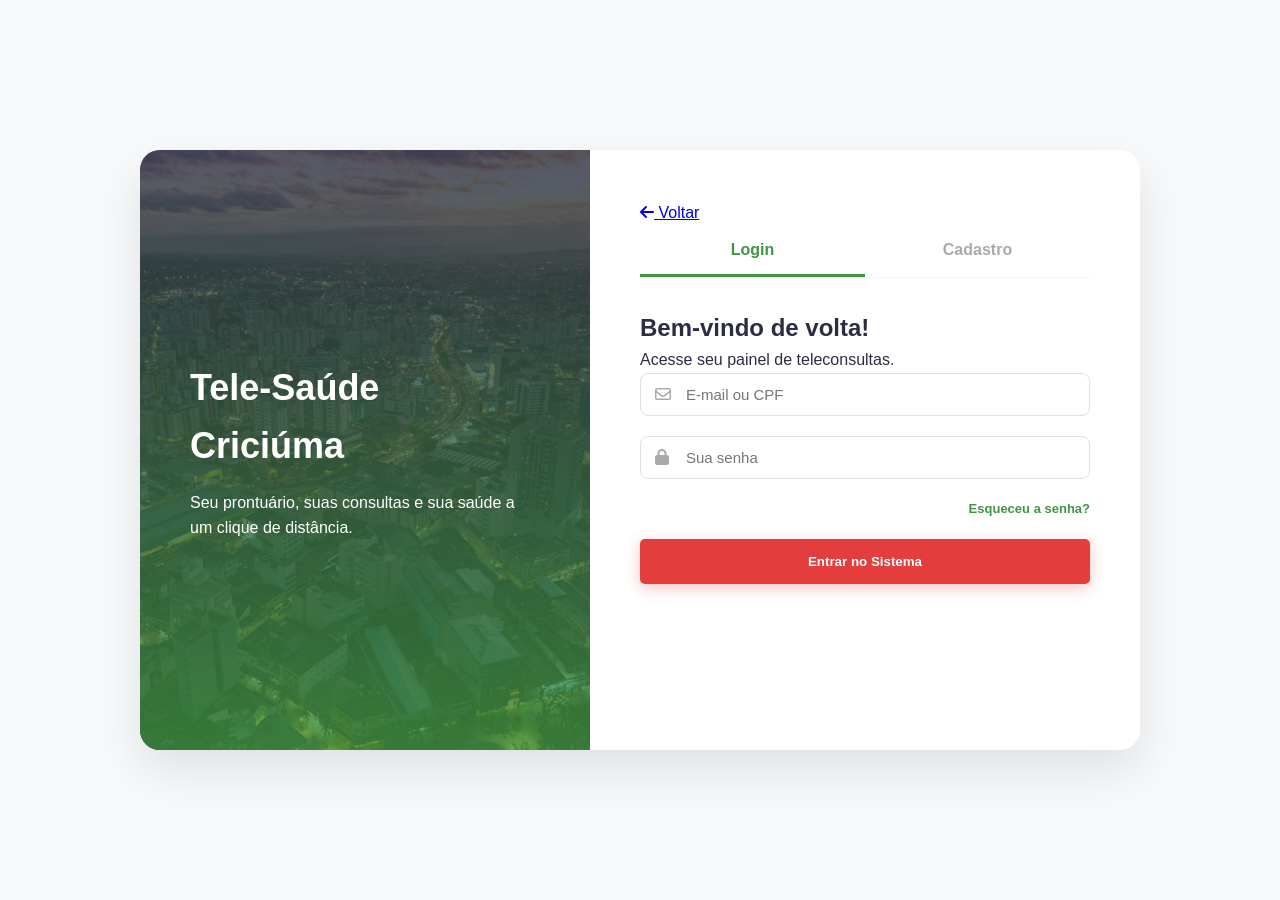
==== acesso.html @ 62fef594 "Start" ====
<!doctype html>
<html lang="pt-BR">
  <head>
    <meta charset="UTF-8" />
    <meta name="viewport" content="width=device-width, initial-scale=1.0" />
    <title>Acesso | Tele-Saúde Criciúma</title>
    <link rel="stylesheet" href="style.css" />
    <link
      rel="stylesheet"
      href="https://cdnjs.cloudflare.com/ajax/libs/font-awesome/6.0.0/css/all.min.css"
    />
  </head>
  <body class="auth-body">
    <div class="auth-wrapper">
      <div class="auth-panel">
        <div class="auth-image">
          <div class="auth-image-overlay">
            <h2>Tele-Saúde Criciúma</h2>
            <p>
              Seu prontuário, suas consultas e sua saúde a um clique de
              distância.
            </p>
          </div>
        </div>

        <div class="auth-content">
          <a href="index.html" class="back-link"
            ><i class="fa-solid fa-arrow-left"></i> Voltar</a
          >
          <div class="auth-header">
            <div class="auth-tabs">
              <button class="tab-btn active" onclick="switchTab('login')">
                Login
              </button>
              <button class="tab-btn" onclick="switchTab('cadastro')">
                Cadastro
              </button>
            </div>
          </div>

          <form
            id="form-login"
            class="auth-form active"
            onsubmit="
              event.preventDefault();
              window.location.href = 'dashboard.html';
            "
          >
            <h2>Bem-vindo de volta!</h2>
            <p>Acesse seu painel de teleconsultas.</p>
            <div class="form-group input-icon">
              <i class="fa-regular fa-envelope"></i>
              <input type="text" placeholder="E-mail ou CPF" required />
            </div>
            <div class="form-group input-icon">
              <i class="fa-solid fa-lock"></i>
              <input type="password" placeholder="Sua senha" required />
            </div>
            <a href="#" class="forgot-password">Esqueceu a senha?</a>
            <button type="submit" class="btn-primary w-100 pulse-btn">
              Entrar no Sistema
            </button>
          </form>

          <form
            id="form-cadastro"
            class="auth-form"
            onsubmit="
              event.preventDefault();
              showToast('Cadastro realizado! Faça login.', 'success');
              switchTab('login');
            "
          >
            <h2>Crie sua conta</h2>
            <p>Preencha os dados abaixo para se registrar.</p>
            <div class="form-row">
              <div class="form-group half">
                <input type="text" placeholder="Nome Completo" required />
              </div>
              <div class="form-group half">
                <input
                  type="text"
                  placeholder="CPF (000.000.000-00)"
                  required
                />
              </div>
            </div>
            <div class="form-row">
              <div class="form-group half">
                <input type="date" required />
              </div>
              <div class="form-group half">
                <input type="text" placeholder="WhatsApp" required />
              </div>
            </div>
            <div class="form-group">
              <input type="email" placeholder="E-mail" required />
            </div>
            <div class="form-group">
              <input type="password" placeholder="Crie uma Senha" required />
            </div>
            <button type="submit" class="btn-primary w-100">
              Finalizar Cadastro
            </button>
          </form>
        </div>
      </div>
    </div>
    <div id="toast-container"></div>
    <script src="script.js"></script>
  </body>
</html>
---- style.css ----
/* CONFIGURAÇÕES GERAIS */
* {
  margin: 0;
  padding: 0;
  box-sizing: border-box;
  font-family: "Segoe UI", Tahoma, Geneva, Verdana, sans-serif;
}

:root {
  --primary-green: #419543;
  --primary-hover: #357a37;
  --accent-red: #e33d3d;
  --dark-grey: #2b2d42;
  --light-bg: #f8f9fa;
  --white: #ffffff;
  --border-color: #e0e0e0;
  --text-gray: #666666;
}

html {
  scroll-behavior: smooth;
}
body {
  background-color: var(--light-bg);
  color: var(--dark-grey);
  line-height: 1.6;
}

/* NAVBAR */
.navbar {
  display: flex;
  justify-content: space-between;
  align-items: center;
  padding: 20px 8%;
  background-color: var(--white);
  box-shadow: 0 2px 15px rgba(0, 0, 0, 0.08);
  position: sticky;
  top: 0;
  z-index: 100;
  transition: all 0.3s;
}
.navbar .logo {
  font-size: 24px;
  font-weight: 700;
  color: var(--primary-green);
  display: flex;
  align-items: center;
  gap: 8px;
}
.navbar .logo span {
  color: var(--dark-grey);
}
.navbar .logo i {
  color: var(--accent-red);
}
.nav-links {
  list-style: none;
  display: flex;
  gap: 30px;
}
.nav-links a {
  text-decoration: none;
  color: var(--dark-grey);
  font-weight: 500;
  transition: color 0.3s;
}
.nav-links a:hover {
  color: var(--primary-green);
}
.btn-nav {
  text-decoration: none;
  padding: 10px 20px;
  border: 2px solid var(--primary-green);
  color: var(--primary-green);
  border-radius: 5px;
  font-weight: 600;
  transition: all 0.3s;
}
.btn-nav:hover {
  background-color: var(--primary-green);
  color: var(--white);
}

/* BOTOES GERAIS */
.btn-primary {
  border: none;
  cursor: pointer;
  text-decoration: none;
  background-color: var(--accent-red);
  color: var(--white);
  padding: 15px 30px;
  border-radius: 5px;
  font-weight: 600;
  box-shadow: 0 4px 15px rgba(227, 61, 61, 0.3);
  transition: all 0.3s;
  text-align: center;
}
.btn-primary:hover {
  background-color: #c82f2f;
  transform: translateY(-2px);
  box-shadow: 0 6px 20px rgba(227, 61, 61, 0.4);
}
.btn-secondary {
  border: none;
  cursor: pointer;
  text-decoration: none;
  background-color: transparent;
  color: var(--white);
  padding: 15px 30px;
  border: 2px solid var(--white);
  border-radius: 5px;
  font-weight: 600;
  transition: all 0.3s;
  text-align: center;
}
.btn-secondary:hover {
  background-color: var(--white);
  color: var(--dark-grey);
}
.btn-sm {
  padding: 8px 15px;
  font-size: 14px;
}
.w-100 {
  width: 100%;
  display: block;
}

/* HOME HERO */
.hero {
  background:
    linear-gradient(
      to right,
      rgba(0, 0, 0, 0.85) 0%,
      rgba(0, 0, 0, 0.5) 60%,
      rgba(0, 0, 0, 0.1) 100%
    ),
    url("img/criciuma.jpg");
  background-size: cover;
  background-position: center;
  padding: 160px 8%;
  display: flex;
  align-items: center;
  min-height: 80vh;
}
.hero-text h1 {
  font-size: 52px;
  color: var(--white);
  line-height: 1.2;
  margin-bottom: 20px;
}
.hero-text .highlight {
  color: #5ce65c;
}
.hero-text p {
  font-size: 18px;
  margin-bottom: 30px;
  color: #e0e0e0;
  max-width: 550px;
}
.hero-buttons {
  display: flex;
  gap: 15px;
}

/* SERVIÇOS */
.services {
  padding: 100px 8%;
  text-align: center;
  background-color: var(--light-bg);
}
.services h2 {
  font-size: 36px;
  margin-bottom: 15px;
}
.services .subtitle {
  color: var(--text-gray);
  margin-bottom: 60px;
  font-size: 18px;
}
.services-grid {
  display: grid;
  grid-template-columns: repeat(auto-fit, minmax(300px, 1fr));
  gap: 30px;
}
.card {
  background-color: var(--white);
  padding: 50px 30px;
  border-radius: 12px;
  box-shadow: 0 10px 30px rgba(0, 0, 0, 0.05);
  border-bottom: 4px solid transparent;
  transition: all 0.4s;
}
.card:hover {
  transform: translateY(-10px);
  border-bottom: 4px solid var(--primary-green);
  box-shadow: 0 15px 40px rgba(65, 149, 67, 0.15);
}
.icon-box {
  font-size: 45px;
  color: var(--primary-green);
  margin-bottom: 25px;
}
.card h3 {
  margin-bottom: 15px;
  font-size: 22px;
}
.card p {
  color: var(--text-gray);
}

/* CONTATO E FOOTER */
.contact-section {
  padding: 100px 8%;
  background-color: var(--white);
}
.contact-container {
  display: grid;
  grid-template-columns: 1fr 1fr;
  gap: 50px;
  align-items: center;
  max-width: 1200px;
  margin: 0 auto;
}
.contact-info h2 {
  font-size: 36px;
  margin-bottom: 20px;
}
.contact-info p {
  color: var(--text-gray);
  margin-bottom: 30px;
}
.contact-info ul {
  list-style: none;
  margin-bottom: 30px;
}
.contact-info ul li {
  margin-bottom: 15px;
  font-size: 16px;
  display: flex;
  align-items: center;
  gap: 10px;
}
.contact-info ul li i {
  color: var(--primary-green);
  font-size: 20px;
}
.social-links a {
  display: inline-flex;
  justify-content: center;
  align-items: center;
  width: 45px;
  height: 45px;
  background: var(--light-bg);
  color: var(--dark-grey);
  border-radius: 50%;
  margin-right: 10px;
  font-size: 20px;
  transition: all 0.3s;
  text-decoration: none;
}
.social-links a:hover {
  background: var(--primary-green);
  color: var(--white);
  transform: translateY(-3px);
}
.contact-form {
  background: var(--light-bg);
  padding: 40px;
  border-radius: 12px;
  box-shadow: 0 10px 30px rgba(0, 0, 0, 0.05);
}

footer {
  background-color: var(--dark-grey);
  color: var(--white);
  text-align: center;
  padding: 40px 20px;
}
footer p {
  font-size: 14px;
  opacity: 0.8;
  margin: 5px 0;
}

/* TELA DE ACESSO (REFORMULADA) */
.auth-body {
  background-color: var(--light-bg);
}
.auth-wrapper {
  min-height: 100vh;
  display: flex;
  align-items: center;
  justify-content: center;
  padding: 20px;
}
.auth-panel {
  display: flex;
  background: var(--white);
  border-radius: 20px;
  overflow: hidden;
  box-shadow: 0 20px 50px rgba(0, 0, 0, 0.1);
  width: 100%;
  max-width: 1000px;
  min-height: 600px;
}
.auth-image {
  flex: 1;
  background: url("img/criciuma.jpg") center/cover;
  position: relative;
  display: none;
}
.auth-image-overlay {
  position: absolute;
  inset: 0;
  background: linear-gradient(
    to bottom,
    rgba(43, 45, 66, 0.8),
    rgba(65, 149, 67, 0.8)
  );
  display: flex;
  flex-direction: column;
  justify-content: center;
  padding: 50px;
  color: white;
}
.auth-image-overlay h2 {
  font-size: 36px;
  margin-bottom: 15px;
}
.auth-content {
  flex: 1;
  padding: 50px;
  position: relative;
}
.auth-tabs {
  display: flex;
  border-bottom: 2px solid var(--light-bg);
  margin-bottom: 30px;
}
.tab-btn {
  flex: 1;
  background: none;
  border: none;
  padding: 15px;
  font-size: 16px;
  font-weight: 600;
  color: #aaa;
  cursor: pointer;
  border-bottom: 3px solid transparent;
  transition: all 0.3s;
}
.tab-btn.active {
  color: var(--primary-green);
  border-bottom: 3px solid var(--primary-green);
}
.auth-form {
  display: none;
  animation: fadeInRight 0.4s ease-out;
}
.auth-form.active {
  display: block;
}
.input-icon {
  position: relative;
}
.input-icon i {
  position: absolute;
  left: 15px;
  top: 50%;
  transform: translateY(-50%);
  color: #aaa;
}
.input-icon input {
  padding-left: 45px !important;
}

/* DASHBOARD */
.dashboard-layout {
  display: flex;
  min-height: 100vh;
}
.sidebar {
  width: 260px;
  background-color: var(--white);
  border-right: 1px solid var(--border-color);
  display: flex;
  flex-direction: column;
  position: fixed;
  height: 100vh;
  z-index: 10;
}
.sidebar-logo {
  padding: 25px;
  border-bottom: 1px solid var(--border-color);
  font-size: 20px;
}
.side-nav {
  padding: 20px 0;
  flex: 1;
}
.side-nav a {
  display: flex;
  align-items: center;
  gap: 15px;
  padding: 15px 25px;
  color: #555;
  text-decoration: none;
  font-weight: 500;
  transition: all 0.3s;
  border-left: 4px solid transparent;
}
.side-nav a:hover,
.side-nav a.active {
  background-color: #f0f7f1;
  color: var(--primary-green);
  border-left-color: var(--primary-green);
}
.logout-btn {
  padding: 20px 25px;
  border-top: 1px solid var(--border-color);
  color: var(--accent-red);
  text-decoration: none;
  font-weight: 600;
  display: flex;
  align-items: center;
  gap: 10px;
  transition: background 0.3s;
}
.logout-btn:hover {
  background: #fff0f0;
}

.main-content {
  flex: 1;
  margin-left: 260px;
  padding: 40px;
}
.dash-header {
  display: flex;
  justify-content: space-between;
  align-items: center;
  margin-bottom: 40px;
}
.user-actions {
  display: flex;
  align-items: center;
  gap: 25px;
}
.notification-icon {
  position: relative;
  font-size: 22px;
  color: #555;
  cursor: pointer;
  transition: color 0.3s;
}
.notification-icon:hover {
  color: var(--primary-green);
}
.notification-icon .badge {
  position: absolute;
  top: -5px;
  right: -8px;
  background: var(--accent-red);
  color: white;
  font-size: 11px;
  padding: 2px 6px;
  border-radius: 50%;
  font-weight: bold;
}
.user-avatar {
  width: 45px;
  height: 45px;
  background-color: var(--primary-green);
  color: white;
  display: flex;
  justify-content: center;
  align-items: center;
  border-radius: 50%;
  font-weight: bold;
  font-size: 18px;
}

.dash-grid {
  display: grid;
  grid-template-columns: 2fr 1fr;
  gap: 30px;
}
.dash-card {
  background: var(--white);
  padding: 30px;
  border-radius: 12px;
  box-shadow: 0 5px 20px rgba(0, 0, 0, 0.04);
}
.card-header {
  display: flex;
  justify-content: space-between;
  align-items: center;
  border-bottom: 1px solid var(--border-color);
  padding-bottom: 15px;
  margin-bottom: 20px;
}
.status-badge {
  padding: 5px 12px;
  border-radius: 20px;
  font-size: 12px;
  font-weight: bold;
}
.status-confirmed {
  background-color: #e8f5e9;
  color: var(--primary-green);
}

.consultation-details {
  display: flex;
  justify-content: space-between;
  margin-bottom: 20px;
  align-items: center;
  padding: 15px;
  background: #f8fcf9;
  border-radius: 8px;
  border-left: 4px solid var(--primary-green);
  animation: fadeIn 0.5s ease;
}
.doc-info {
  display: flex;
  align-items: center;
  gap: 15px;
}
.doc-avatar {
  width: 50px;
  height: 50px;
  background-color: #e2f0e3;
  color: var(--primary-green);
  border-radius: 50%;
  display: flex;
  justify-content: center;
  align-items: center;
  font-size: 20px;
}
.time-info p {
  color: var(--text-gray);
  font-size: 14px;
  display: flex;
  align-items: center;
  gap: 8px;
  margin-bottom: 5px;
}
.card-actions {
  display: flex;
  gap: 10px;
  margin-top: 15px;
}

.action-buttons {
  display: grid;
  gap: 15px;
  margin-top: 20px;
}
.action-btn {
  background: var(--white);
  border: 1px solid var(--border-color);
  padding: 15px;
  border-radius: 8px;
  text-align: left;
  cursor: pointer;
  display: flex;
  align-items: center;
  gap: 15px;
  font-size: 15px;
  font-weight: 600;
  color: var(--dark-grey);
  transition: all 0.3s;
}
.action-btn i {
  font-size: 20px;
  color: var(--primary-green);
}
.action-btn:hover {
  border-color: var(--primary-green);
  background-color: #f0f7f1;
}

.table-responsive {
  overflow-x: auto;
}
.history-table {
  width: 100%;
  border-collapse: collapse;
  margin-top: 10px;
}
.history-table th,
.history-table td {
  padding: 15px;
  text-align: left;
  border-bottom: 1px solid var(--border-color);
}
.history-table th {
  color: #888;
  font-weight: 600;
  font-size: 14px;
}
.history-table td {
  font-size: 15px;
}
.link-action {
  color: var(--primary-green);
  text-decoration: none;
  font-weight: 600;
}

/* FORMS E INPUTS COMUNS */
.form-group {
  margin-bottom: 20px;
  text-align: left;
}
.form-group label {
  display: block;
  margin-bottom: 8px;
  font-weight: 600;
  font-size: 14px;
  color: var(--dark-grey);
}
.form-group input,
.form-group select,
.form-group textarea {
  width: 100%;
  padding: 12px 15px;
  border: 1px solid var(--border-color);
  border-radius: 8px;
  font-size: 15px;
  outline: none;
  transition: all 0.3s;
  background: var(--white);
}
.form-group input:focus,
.form-group select:focus,
.form-group textarea:focus {
  border-color: var(--primary-green);
  box-shadow: 0 0 0 3px rgba(65, 149, 67, 0.1);
}
.form-row {
  display: flex;
  gap: 15px;
}
.form-row .half {
  flex: 1;
}
.forgot-password {
  display: block;
  text-align: right;
  font-size: 13px;
  color: var(--primary-green);
  margin-bottom: 20px;
  text-decoration: none;
  font-weight: 600;
}
.star-rating {
  text-align: center;
  font-size: 30px;
  color: #ffc107;
  cursor: pointer;
  letter-spacing: 5px;
}

/* MODAIS */
.modal {
  display: none;
  position: fixed;
  z-index: 1000;
  left: 0;
  top: 0;
  width: 100%;
  height: 100%;
  background-color: rgba(0, 0, 0, 0.6);
  backdrop-filter: blur(4px);
  align-items: center;
  justify-content: center;
}
.modal-content {
  background-color: var(--white);
  padding: 40px;
  border-radius: 12px;
  width: 90%;
  max-width: 500px;
  position: relative;
  box-shadow: 0 20px 60px rgba(0, 0, 0, 0.2);
}
.close-modal {
  position: absolute;
  top: 15px;
  right: 20px;
  font-size: 28px;
  font-weight: bold;
  color: #aaa;
  cursor: pointer;
  transition: color 0.3s;
}
.close-modal:hover {
  color: var(--accent-red);
}

/* TOAST NOTIFICATIONS */
#toast-container {
  position: fixed;
  bottom: 20px;
  right: 20px;
  z-index: 9999;
  display: flex;
  flex-direction: column;
  gap: 10px;
}
.toast {
  background: var(--dark-grey);
  color: white;
  padding: 15px 25px;
  border-radius: 8px;
  box-shadow: 0 5px 15px rgba(0, 0, 0, 0.2);
  display: flex;
  align-items: center;
  gap: 10px;
  font-weight: 500;
  animation:
    slideInRight 0.3s ease-out,
    fadeOut 0.3s ease-in 2.7s forwards;
}
.toast.success {
  border-left: 4px solid var(--primary-green);
}
.toast.error {
  border-left: 4px solid var(--accent-red);
}
.toast.info {
  border-left: 4px solid #3498db;
}

/* ANIMAÇÕES GERAIS */
.hover-scale {
  transition: transform 0.3s;
  cursor: pointer;
}
.hover-scale:hover {
  transform: scale(1.02);
}
.animate-pop {
  animation: popIn 0.3s cubic-bezier(0.175, 0.885, 0.32, 1.275);
}
.reveal {
  opacity: 0;
  transform: translateY(30px);
  transition: all 0.8s ease-out;
}
.reveal.active {
  opacity: 1;
  transform: translateY(0);
}

@keyframes fadeInRight {
  from {
    opacity: 0;
    transform: translateX(20px);
  }
  to {
    opacity: 1;
    transform: translateX(0);
  }
}
@keyframes popIn {
  from {
    opacity: 0;
    transform: scale(0.9);
  }
  to {
    opacity: 1;
    transform: scale(1);
  }
}
@keyframes fadeIn {
  from {
    opacity: 0;
  }
  to {
    opacity: 1;
  }
}
@keyframes slideInRight {
  from {
    transform: translateX(100%);
    opacity: 0;
  }
  to {
    transform: translateX(0);
    opacity: 1;
  }
}
@keyframes fadeOut {
  from {
    opacity: 1;
  }
  to {
    opacity: 0;
  }
}

/* RESPONSIVIDADE */
@media (min-width: 769px) {
  .auth-image {
    display: block;
  }
}
@media (max-width: 768px) {
  .navbar {
    flex-direction: column;
    gap: 15px;
    padding: 15px;
  }
  .nav-links {
    gap: 15px;
    flex-wrap: wrap;
    justify-content: center;
  }
  .hero {
    padding: 100px 5% 60px;
    text-align: center;
  }
  .hero-container {
    justify-content: center;
  }
  .hero-text h1 {
    font-size: 36px;
  }
  .hero-text p {
    margin: 0 auto 30px;
  }
  .hero-buttons {
    flex-direction: column;
  }

  .contact-container {
    grid-template-columns: 1fr;
    gap: 30px;
  }
  .form-row {
    flex-direction: column;
    gap: 0;
  }
  .auth-content {
    padding: 30px 20px;
  }

  .dashboard-layout {
    flex-direction: column;
  }
  .sidebar {
    width: 100%;
    height: auto;
    position: relative;
    flex-direction: row;
    justify-content: space-between;
    align-items: center;
    padding: 10px 20px;
    border-bottom: 1px solid var(--border-color);
  }
  .side-nav {
    display: none;
  }
  .main-content {
    margin-left: 0;
    padding: 20px;
  }
  .dash-grid {
    grid-template-columns: 1fr;
  }
  .consultation-details {
    flex-direction: column;
    align-items: flex-start;
    gap: 15px;
  }
  .card-actions {
    width: 100%;
    display: flex;
    flex-direction: column;
  }
}

/* ---- ESTILOS EXTRAS PARA AS NOVAS PÁGINAS ---- */
.consultas-list {
  display: flex;
  flex-direction: column;
  gap: 15px;
}
.consulta-card {
  display: flex;
  justify-content: space-between;
  align-items: center;
  padding: 20px;
  background: var(--white);
  border: 1px solid var(--border-color);
  border-radius: 8px;
  transition: all 0.3s;
}
.consulta-card:hover {
  border-color: var(--primary-green);
  box-shadow: 0 5px 15px rgba(65, 149, 67, 0.1);
}
.consulta-info h4 {
  font-size: 18px;
  color: var(--dark-grey);
  margin-bottom: 5px;
}
.consulta-info p {
  color: var(--text-gray);
  font-size: 14px;
}
.consulta-status {
  padding: 5px 12px;
  border-radius: 20px;
  font-size: 12px;
  font-weight: bold;
  display: inline-block;
  margin-top: 8px;
}
.status-Confirmada {
  background-color: #e8f5e9;
  color: var(--primary-green);
}
.status-Realizada {
  background-color: #e3f2fd;
  color: #1976d2;
}
.status-Cancelada {
  background-color: #ffebee;
  color: var(--accent-red);
}

@media (max-width: 768px) {
  .consulta-card {
    flex-direction: column;
    align-items: flex-start;
    gap: 15px;
  }
}
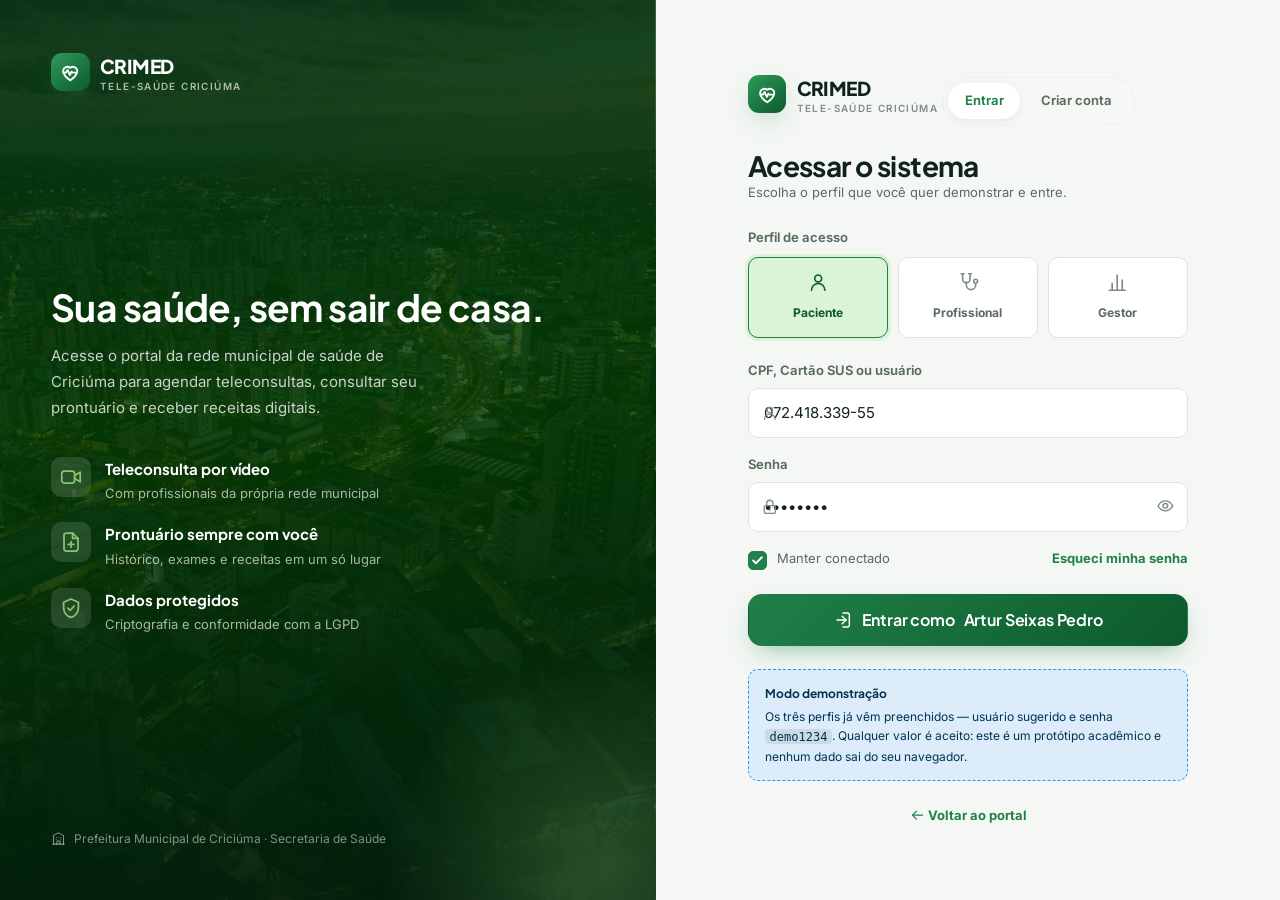
==== commit 7899e8ff: "adding some features" ====
--- a/acesso.html
+++ b/acesso.html
@@ -1,112 +1,254 @@
-<!doctype html>
-<html lang="pt-BR">
-  <head>
-    <meta charset="UTF-8" />
-    <meta name="viewport" content="width=device-width, initial-scale=1.0" />
-    <title>Acesso | Tele-Saúde Criciúma</title>
-    <link rel="stylesheet" href="style.css" />
-    <link
-      rel="stylesheet"
-      href="https://cdnjs.cloudflare.com/ajax/libs/font-awesome/6.0.0/css/all.min.css"
-    />
-  </head>
-  <body class="auth-body">
-    <div class="auth-wrapper">
-      <div class="auth-panel">
-        <div class="auth-image">
-          <div class="auth-image-overlay">
-            <h2>Tele-Saúde Criciúma</h2>
-            <p>
-              Seu prontuário, suas consultas e sua saúde a um clique de
-              distância.
-            </p>
-          </div>
-        </div>
-
-        <div class="auth-content">
-          <a href="index.html" class="back-link"
-            ><i class="fa-solid fa-arrow-left"></i> Voltar</a
-          >
-          <div class="auth-header">
-            <div class="auth-tabs">
-              <button class="tab-btn active" onclick="switchTab('login')">
-                Login
-              </button>
-              <button class="tab-btn" onclick="switchTab('cadastro')">
-                Cadastro
-              </button>
-            </div>
-          </div>
-
-          <form
-            id="form-login"
-            class="auth-form active"
-            onsubmit="
-              event.preventDefault();
-              window.location.href = 'dashboard.html';
-            "
-          >
-            <h2>Bem-vindo de volta!</h2>
-            <p>Acesse seu painel de teleconsultas.</p>
-            <div class="form-group input-icon">
-              <i class="fa-regular fa-envelope"></i>
-              <input type="text" placeholder="E-mail ou CPF" required />
-            </div>
-            <div class="form-group input-icon">
-              <i class="fa-solid fa-lock"></i>
-              <input type="password" placeholder="Sua senha" required />
-            </div>
-            <a href="#" class="forgot-password">Esqueceu a senha?</a>
-            <button type="submit" class="btn-primary w-100 pulse-btn">
-              Entrar no Sistema
-            </button>
-          </form>
-
-          <form
-            id="form-cadastro"
-            class="auth-form"
-            onsubmit="
-              event.preventDefault();
-              showToast('Cadastro realizado! Faça login.', 'success');
-              switchTab('login');
-            "
-          >
-            <h2>Crie sua conta</h2>
-            <p>Preencha os dados abaixo para se registrar.</p>
-            <div class="form-row">
-              <div class="form-group half">
-                <input type="text" placeholder="Nome Completo" required />
-              </div>
-              <div class="form-group half">
-                <input
-                  type="text"
-                  placeholder="CPF (000.000.000-00)"
-                  required
-                />
-              </div>
-            </div>
-            <div class="form-row">
-              <div class="form-group half">
-                <input type="date" required />
-              </div>
-              <div class="form-group half">
-                <input type="text" placeholder="WhatsApp" required />
-              </div>
-            </div>
-            <div class="form-group">
-              <input type="email" placeholder="E-mail" required />
-            </div>
-            <div class="form-group">
-              <input type="password" placeholder="Crie uma Senha" required />
-            </div>
-            <button type="submit" class="btn-primary w-100">
-              Finalizar Cadastro
-            </button>
-          </form>
-        </div>
-      </div>
-    </div>
-    <div id="toast-container"></div>
-    <script src="script.js"></script>
-  </body>
-</html>
+<!doctype html>
+<html lang="pt-BR">
+  <head>
+    <meta charset="UTF-8" />
+    <meta name="viewport" content="width=device-width, initial-scale=1.0" />
+    <meta name="theme-color" content="#208049" />
+    <title>Acessar o sistema · CRIMED</title>
+    <link rel="manifest" href="manifest.json" />
+    <link rel="icon" href="assets/img/favicon.svg" type="image/svg+xml" />
+    <link rel="preconnect" href="https://fonts.googleapis.com" />
+    <link rel="preconnect" href="https://fonts.gstatic.com" crossorigin />
+    <link
+      href="https://fonts.googleapis.com/css2?family=Inter:wght@400;500;600;700&family=Plus+Jakarta+Sans:wght@600;700;800&display=swap"
+      rel="stylesheet"
+    />
+    <link rel="stylesheet" href="assets/css/base.css" />
+    <link rel="stylesheet" href="assets/css/components.css" />
+    <link rel="stylesheet" href="assets/css/layout.css" />
+    <link rel="stylesheet" href="assets/css/pages.css" />
+  </head>
+
+  <body data-page="acesso">
+    <div class="auth-page">
+      <!-- ========================================================== LATERAL -->
+      <aside class="auth-aside">
+        <a class="brand brand-light" href="index.html">
+          <span class="brand-mark"><i data-ico="logo"></i></span>
+          <span class="brand-text">CRIMED<small>Tele-Saúde Criciúma</small></span>
+        </a>
+
+        <div>
+          <h2>Sua saúde, sem sair de casa.</h2>
+          <p>
+            Acesse o portal da rede municipal de saúde de Criciúma para agendar
+            teleconsultas, consultar seu prontuário e receber receitas digitais.
+          </p>
+
+          <div class="auth-features">
+            <div class="auth-feature">
+              <div class="icon-bubble"><i data-ico="video"></i></div>
+              <div>
+                <strong>Teleconsulta por vídeo</strong>
+                <span>Com profissionais da própria rede municipal</span>
+              </div>
+            </div>
+            <div class="auth-feature">
+              <div class="icon-bubble"><i data-ico="file-medical"></i></div>
+              <div>
+                <strong>Prontuário sempre com você</strong>
+                <span>Histórico, exames e receitas em um só lugar</span>
+              </div>
+            </div>
+            <div class="auth-feature">
+              <div class="icon-bubble"><i data-ico="shield"></i></div>
+              <div>
+                <strong>Dados protegidos</strong>
+                <span>Criptografia e conformidade com a LGPD</span>
+              </div>
+            </div>
+          </div>
+        </div>
+
+        <div class="auth-foot-note">
+          <i data-ico="building"></i>
+          Prefeitura Municipal de Criciúma · Secretaria de Saúde
+        </div>
+      </aside>
+
+      <!-- ========================================================= FORMULÁRIO -->
+      <main class="auth-main">
+        <div class="auth-box">
+          <a class="brand" href="index.html" style="margin-bottom: 1.5rem">
+            <span class="brand-mark"><i data-ico="logo"></i></span>
+            <span class="brand-text">CRIMED<small>Tele-Saúde Criciúma</small></span>
+          </a>
+
+          <div class="pill-tabs mb-3">
+            <button class="pill-tab is-active" data-aba="login">Entrar</button>
+            <button class="pill-tab" data-aba="cadastro">Criar conta</button>
+          </div>
+
+          <!-- ------------------------------------------------------ LOGIN -->
+          <form class="auth-form is-active" id="form-login" novalidate>
+            <h2 style="font-size: var(--t-2xl)">Acessar o sistema</h2>
+            <p class="muted small mb-3">
+              Escolha o perfil que você quer demonstrar e entre.
+            </p>
+
+            <div class="field-label mb-1">Perfil de acesso</div>
+            <div class="perfil-grid">
+              <button type="button" class="perfil-card is-active" data-papel="paciente">
+                <i data-ico="user"></i>
+                <strong>Paciente</strong>
+              </button>
+              <button type="button" class="perfil-card" data-papel="medico">
+                <i data-ico="stethoscope"></i>
+                <strong>Profissional</strong>
+              </button>
+              <button type="button" class="perfil-card" data-papel="admin">
+                <i data-ico="bar-chart"></i>
+                <strong>Gestor</strong>
+              </button>
+            </div>
+
+            <div class="field">
+              <label for="login-usuario">CPF, Cartão SUS ou usuário</label>
+              <div class="input-icon">
+                <i data-ico="user"></i>
+                <input
+                  type="text"
+                  id="login-usuario"
+                  value="072.418.339-55"
+                  autocomplete="username"
+                  required
+                />
+              </div>
+            </div>
+
+            <div class="field">
+              <label for="login-senha">Senha</label>
+              <div class="input-icon">
+                <i data-ico="lock"></i>
+                <input
+                  type="password"
+                  id="login-senha"
+                  value="demo1234"
+                  autocomplete="current-password"
+                  required
+                />
+                <button type="button" class="toggle-pass" aria-label="Mostrar senha">
+                  <i data-ico="eye"></i>
+                </button>
+              </div>
+            </div>
+
+            <div class="row-between mb-3">
+              <label class="check">
+                <input type="checkbox" checked />
+                <span>Manter conectado</span>
+              </label>
+              <a href="#" class="small bold" style="color: var(--brand)">
+                Esqueci minha senha
+              </a>
+            </div>
+
+            <button type="submit" class="btn btn-primary btn-block btn-lg">
+              <i data-ico="log-in"></i> Entrar como <span id="demo-nome">Artur Seixas Pedro</span>
+            </button>
+
+            <div class="demo-hint">
+              <strong>Modo demonstração</strong>
+              Os três perfis já vêm preenchidos — usuário sugerido e senha
+              <code>demo1234</code>. Qualquer valor é aceito: este é um
+              protótipo acadêmico e nenhum dado sai do seu navegador.
+            </div>
+
+            <p class="center small muted mt-3">
+              <a href="index.html" style="color: var(--brand); font-weight: 700">
+                <i data-ico="arrow-left"></i> Voltar ao portal
+              </a>
+            </p>
+          </form>
+
+          <!-- --------------------------------------------------- CADASTRO -->
+          <form class="auth-form" id="form-cadastro" novalidate>
+            <h2 style="font-size: var(--t-2xl)">Criar minha conta</h2>
+            <p class="muted small mb-3">
+              Cadastro único para toda a rede municipal de saúde.
+            </p>
+
+            <div class="field-row">
+              <div class="field">
+                <label for="c-nome">Nome completo</label>
+                <input type="text" id="c-nome" placeholder="Como no documento" required />
+              </div>
+              <div class="field">
+                <label for="c-cpf">CPF</label>
+                <input type="text" id="c-cpf" data-mask="cpf" placeholder="000.000.000-00" required />
+              </div>
+            </div>
+
+            <div class="field-row">
+              <div class="field">
+                <label for="c-nasc">Data de nascimento</label>
+                <input type="date" id="c-nasc" required />
+              </div>
+              <div class="field">
+                <label for="c-tel">WhatsApp</label>
+                <input type="text" id="c-tel" data-mask="tel" placeholder="(48) 90000-0000" required />
+              </div>
+            </div>
+
+            <div class="field">
+              <label for="c-cns">Cartão Nacional de Saúde (CNS)</label>
+              <input type="text" id="c-cns" placeholder="000 0000 0000 0000" />
+              <span class="field-hint">
+                Opcional — se não souber, podemos localizar pelo seu CPF.
+              </span>
+            </div>
+
+            <div class="field">
+              <label for="c-ubs">UBS de referência</label>
+              <select id="c-ubs" required>
+                <option value="">Selecione sua unidade…</option>
+                <option>UBS Centro</option>
+                <option>UBS Próspera</option>
+                <option>UBS Rio Maina</option>
+                <option>UBS Santa Luzia</option>
+                <option>UBS Pinheirinho</option>
+                <option>UBS Metropol</option>
+                <option>UBS Quarta Linha</option>
+                <option>UBS Boa Vista</option>
+                <option>UBS Mina do Mato</option>
+                <option>UBS São Luiz</option>
+              </select>
+            </div>
+
+            <div class="field">
+              <label for="c-senha">Crie uma senha</label>
+              <div class="input-icon">
+                <i data-ico="lock"></i>
+                <input type="password" id="c-senha" placeholder="Mínimo de 8 caracteres" required />
+                <button type="button" class="toggle-pass" aria-label="Mostrar senha">
+                  <i data-ico="eye"></i>
+                </button>
+              </div>
+            </div>
+
+            <label class="check mb-3">
+              <input type="checkbox" required checked />
+              <span>
+                Li e concordo com a
+                <a href="perfil.html" style="color: var(--brand); font-weight: 700">política de privacidade</a>
+                e autorizo o tratamento dos meus dados de saúde para fins de
+                atendimento, conforme a Lei 13.709/2018 (LGPD).
+              </span>
+            </label>
+
+            <button type="submit" class="btn btn-primary btn-block btn-lg">
+              <i data-ico="user-plus"></i> Finalizar cadastro
+            </button>
+          </form>
+        </div>
+      </main>
+    </div>
+
+    <div id="toast-container"></div>
+
+    <script src="assets/js/icons.js"></script>
+    <script src="assets/js/data.js"></script>
+    <script src="assets/js/core.js"></script>
+    <script src="assets/js/app.js"></script>
+  </body>
+</html>
--- a/assets/css/base.css
+++ b/assets/css/base.css
@@ -0,0 +1,734 @@
+/* ============================================================================
+   CRIMED · Tele-Saúde Criciúma
+   base.css — Reset, design tokens, tipografia, utilitários e animações
+
+   Paleta institucional extraída do portal oficial da Prefeitura Municipal
+   de Criciúma (criciuma.sc.gov.br): verde #208049 / #013D00, azul #003451,
+   vinho #B13B4E.
+   ========================================================================= */
+
+/* ----------------------------------------------------------------- RESET */
+*,
+*::before,
+*::after {
+  margin: 0;
+  padding: 0;
+  box-sizing: border-box;
+}
+
+html {
+  scroll-behavior: smooth;
+  -webkit-text-size-adjust: 100%;
+  font-size: var(--root-size, 100%);
+}
+
+img,
+svg,
+video {
+  display: block;
+  max-width: 100%;
+}
+
+button,
+input,
+select,
+textarea {
+  font: inherit;
+  color: inherit;
+}
+
+button {
+  background: none;
+  border: none;
+  cursor: pointer;
+}
+
+a {
+  color: inherit;
+  text-decoration: none;
+}
+
+ul,
+ol {
+  list-style: none;
+}
+
+table {
+  border-collapse: collapse;
+  width: 100%;
+}
+
+:focus-visible {
+  outline: 3px solid var(--focus-ring);
+  outline-offset: 2px;
+  border-radius: 4px;
+}
+
+::selection {
+  background: var(--brand-300);
+  color: var(--green-900);
+}
+
+/* ---------------------------------------------------------------- TOKENS */
+:root {
+  /* — Paleta institucional Criciúma — */
+  --green-900: #013d00;
+  --green-800: #0d5a2c;
+  --green-700: #14663a;
+  --green-600: #208049; /* primária */
+  --green-500: #2e9a5a;
+  --green-400: #4fb173;
+  --green-300: #88c570;
+  --green-200: #b6e0a8;
+  --green-100: #dbf3d7;
+  --green-50: #eef9ec;
+
+  --blue-900: #003451;
+  --blue-700: #0a5478;
+  --blue-500: #2098fb;
+  --blue-300: #74beff;
+  --blue-100: #dcecfb;
+
+  --wine-600: #b13b4e;
+  --wine-500: #c94a5e;
+  --wine-100: #fbe6ea;
+
+  --amber-500: #d98324;
+  --amber-100: #fdf0dd;
+
+  /* — Neutros — */
+  --ink-900: #10231a;
+  --ink-700: #2d4133;
+  --ink-500: #5a6b60;
+  --ink-400: #7e8d84;
+  --ink-300: #a8b3ac;
+  --ink-200: #dde3df;
+  --ink-100: #eef1ef;
+  --ink-50: #f6f8f6;
+  --white: #ffffff;
+
+  /* — Papéis semânticos (tema claro) — */
+  --brand: var(--green-600);
+  --brand-strong: var(--green-800);
+  --brand-soft: var(--green-100);
+  --brand-300: var(--green-300);
+  --accent: var(--blue-500);
+  --accent-deep: var(--blue-900);
+  --danger: var(--wine-600);
+  --danger-soft: var(--wine-100);
+  --warn: var(--amber-500);
+  --warn-soft: var(--amber-100);
+  --ok: var(--green-600);
+  --ok-soft: var(--green-100);
+
+  --bg: #f4f7f4;
+  --bg-alt: var(--white);
+  --surface: var(--white);
+  --surface-2: var(--ink-50);
+  --surface-3: var(--ink-100);
+  --sidebar-bg: linear-gradient(170deg, #01411b 0%, #013d00 55%, #012b12 100%);
+  --text: var(--ink-900);
+  --text-soft: var(--ink-500);
+  --text-mute: var(--ink-400);
+  --line: var(--ink-200);
+  --line-soft: var(--ink-100);
+  --focus-ring: var(--blue-500);
+  --on-brand: #ffffff;
+
+  /* — Sombras — */
+  --sh-xs: 0 1px 2px rgba(1, 61, 0, 0.06);
+  --sh-sm: 0 2px 8px rgba(1, 61, 0, 0.07);
+  --sh-md: 0 8px 24px -8px rgba(1, 61, 0, 0.16), 0 2px 6px rgba(1, 61, 0, 0.05);
+  --sh-lg: 0 20px 48px -18px rgba(1, 61, 0, 0.3), 0 4px 12px rgba(1, 61, 0, 0.06);
+  --sh-xl: 0 32px 70px -24px rgba(1, 61, 0, 0.4);
+  --sh-brand: 0 10px 26px -10px rgba(32, 128, 73, 0.55);
+
+  /* — Raios — */
+  --r-xs: 6px;
+  --r-sm: 10px;
+  --r-md: 14px;
+  --r-lg: 20px;
+  --r-xl: 28px;
+  --r-full: 999px;
+
+  /* — Escala tipográfica — */
+  --font-sans: "Inter", -apple-system, BlinkMacSystemFont, "Segoe UI", Roboto,
+    "Helvetica Neue", Arial, sans-serif;
+  --font-display: "Plus Jakarta Sans", var(--font-sans);
+  --font-mono: "JetBrains Mono", ui-monospace, "SF Mono", Menlo, Consolas,
+    monospace;
+
+  --t-xs: 0.75rem;
+  --t-sm: 0.8125rem;
+  --t-base: 0.9375rem;
+  --t-md: 1rem;
+  --t-lg: 1.125rem;
+  --t-xl: 1.375rem;
+  --t-2xl: 1.75rem;
+  --t-3xl: 2.25rem;
+  --t-4xl: clamp(2.25rem, 1.2rem + 3.2vw, 3.6rem);
+
+  /* — Espaço / layout — */
+  --gut: clamp(1.25rem, 5vw, 5rem);
+  --maxw: 1240px;
+  --sidebar-w: 272px;
+  --header-h: 72px;
+
+  /* — Movimento — */
+  --ease: cubic-bezier(0.4, 0, 0.2, 1);
+  --ease-out: cubic-bezier(0.16, 1, 0.3, 1);
+  --ease-spring: cubic-bezier(0.34, 1.56, 0.64, 1);
+  --dur: 0.28s;
+}
+
+/* ------------------------------------------------------------ TEMA ESCURO */
+[data-theme="dark"] {
+  --bg: #0b1410;
+  --bg-alt: #101c16;
+  --surface: #13211a;
+  --surface-2: #182a20;
+  --surface-3: #1f3529;
+  --sidebar-bg: linear-gradient(170deg, #0d1f15 0%, #09150f 100%);
+  --text: #e8f1ea;
+  --text-soft: #a6b8ac;
+  --text-mute: #7d8f84;
+  --line: #24382c;
+  --line-soft: #1c2c23;
+  --brand: #46b06e;
+  --brand-strong: #6cc98c;
+  --brand-soft: #16301f;
+  --brand-300: #6cc98c;
+  --accent: #58b4ff;
+  --accent-deep: #9ad2ff;
+  --danger: #e2717f;
+  --danger-soft: #3a1d23;
+  --warn: #e8a34e;
+  --warn-soft: #3a2a15;
+  --ok: #46b06e;
+  --ok-soft: #16301f;
+  --on-brand: #04170c;
+
+  --sh-xs: 0 1px 2px rgba(0, 0, 0, 0.4);
+  --sh-sm: 0 2px 8px rgba(0, 0, 0, 0.4);
+  --sh-md: 0 8px 24px -8px rgba(0, 0, 0, 0.6), 0 2px 6px rgba(0, 0, 0, 0.3);
+  --sh-lg: 0 20px 48px -18px rgba(0, 0, 0, 0.75);
+  --sh-xl: 0 32px 70px -24px rgba(0, 0, 0, 0.85);
+  --sh-brand: 0 10px 26px -12px rgba(70, 176, 110, 0.5);
+  color-scheme: dark;
+}
+
+/* --------------------------------------------------- ALTO CONTRASTE (A11Y) */
+[data-contrast="high"] {
+  --bg: #ffffff;
+  --bg-alt: #ffffff;
+  --surface: #ffffff;
+  --surface-2: #ffffff;
+  --surface-3: #f0f0f0;
+  --sidebar-bg: #000000;
+  --text: #000000;
+  --text-soft: #1a1a1a;
+  --text-mute: #333333;
+  --line: #000000;
+  --line-soft: #555555;
+  --brand: #005f2f;
+  --brand-strong: #003d1e;
+  --brand-soft: #e6f2ea;
+  --danger: #8f0021;
+  --accent: #00407a;
+  --accent-deep: #002b52;
+  --on-brand: #ffffff;
+  --sh-xs: none;
+  --sh-sm: none;
+  --sh-md: 0 0 0 2px #000;
+  --sh-lg: 0 0 0 2px #000;
+  --sh-brand: none;
+}
+
+[data-contrast="high"] .card,
+[data-contrast="high"] .panel,
+[data-contrast="high"] .btn {
+  border: 2px solid var(--line) !important;
+}
+
+/* ---------------------------------------------------------- MOVIMENTO OFF */
+@media (prefers-reduced-motion: reduce) {
+  *,
+  *::before,
+  *::after {
+    animation-duration: 0.001ms !important;
+    animation-iteration-count: 1 !important;
+    transition-duration: 0.001ms !important;
+    scroll-behavior: auto !important;
+  }
+}
+
+[data-motion="off"] *,
+[data-motion="off"] *::before,
+[data-motion="off"] *::after {
+  animation: none !important;
+  transition: none !important;
+}
+
+/* ------------------------------------------------------------------- BODY */
+body {
+  font-family: var(--font-sans);
+  font-size: var(--t-base);
+  line-height: 1.65;
+  color: var(--text);
+  background: var(--bg);
+  -webkit-font-smoothing: antialiased;
+  -moz-osx-font-smoothing: grayscale;
+  overflow-x: hidden;
+}
+
+/* Durante a troca de tema/contraste todas as transições são desligadas.
+   Sem isso, o Chrome mantém o valor antigo de propriedades em transição que
+   dependem de custom properties — a página só se atualizaria no próximo
+   recálculo, dando a impressão de que o botão não funcionou. */
+[data-trocando] *,
+[data-trocando] *::before,
+[data-trocando] *::after {
+  transition: none !important;
+}
+
+/* ------------------------------------------------------------- TIPOGRAFIA */
+h1,
+h2,
+h3,
+h4,
+h5 {
+  font-family: var(--font-display);
+  font-weight: 700;
+  line-height: 1.18;
+  letter-spacing: -0.021em;
+  color: var(--text);
+  text-wrap: balance;
+}
+
+h1 {
+  font-size: var(--t-4xl);
+  font-weight: 800;
+}
+h2 {
+  font-size: var(--t-3xl);
+}
+h3 {
+  font-size: var(--t-xl);
+}
+h4 {
+  font-size: var(--t-lg);
+}
+h5 {
+  font-size: var(--t-md);
+}
+
+p {
+  text-wrap: pretty;
+}
+
+.lead {
+  font-size: var(--t-lg);
+  color: var(--text-soft);
+  line-height: 1.7;
+}
+
+.eyebrow {
+  display: inline-flex;
+  align-items: center;
+  gap: 0.5rem;
+  font-size: var(--t-xs);
+  font-weight: 700;
+  letter-spacing: 0.12em;
+  text-transform: uppercase;
+  color: var(--brand);
+}
+
+.mono {
+  font-family: var(--font-mono);
+  font-variant-numeric: tabular-nums;
+  letter-spacing: -0.02em;
+}
+
+/* ------------------------------------------------------------ UTILITÁRIOS */
+.wrap {
+  width: min(100% - 2rem, var(--maxw));
+  margin-inline: auto;
+}
+.stack > * + * {
+  margin-top: var(--gap, 1rem);
+}
+.row {
+  display: flex;
+  align-items: center;
+  gap: var(--gap, 0.75rem);
+}
+.row-between {
+  display: flex;
+  align-items: center;
+  justify-content: space-between;
+  gap: var(--gap, 1rem);
+  flex-wrap: wrap;
+}
+.grid {
+  display: grid;
+  gap: var(--gap, 1.25rem);
+}
+.center {
+  text-align: center;
+}
+.w-100 {
+  width: 100%;
+}
+.mt-0 {
+  margin-top: 0;
+}
+.mt-1 {
+  margin-top: 0.5rem;
+}
+.mt-2 {
+  margin-top: 1rem;
+}
+.mt-3 {
+  margin-top: 1.5rem;
+}
+.mt-4 {
+  margin-top: 2rem;
+}
+.mb-1 {
+  margin-bottom: 0.5rem;
+}
+.mb-2 {
+  margin-bottom: 1rem;
+}
+.mb-3 {
+  margin-bottom: 1.5rem;
+}
+.muted {
+  color: var(--text-soft);
+}
+.mute-2 {
+  color: var(--text-mute);
+}
+.small {
+  font-size: var(--t-sm);
+}
+.tiny {
+  font-size: var(--t-xs);
+}
+.bold {
+  font-weight: 700;
+}
+.nowrap {
+  white-space: nowrap;
+}
+.hidden {
+  display: none !important;
+}
+.relative {
+  position: relative;
+}
+.flex-1 {
+  flex: 1;
+}
+
+.sr-only {
+  position: absolute;
+  width: 1px;
+  height: 1px;
+  padding: 0;
+  margin: -1px;
+  overflow: hidden;
+  clip: rect(0 0 0 0);
+  white-space: nowrap;
+  border: 0;
+}
+
+.skip-link {
+  position: absolute;
+  left: 50%;
+  top: -100px;
+  transform: translateX(-50%);
+  z-index: 9999;
+  background: var(--brand);
+  color: var(--on-brand);
+  padding: 0.75rem 1.5rem;
+  border-radius: 0 0 var(--r-sm) var(--r-sm);
+  font-weight: 700;
+  transition: top 0.2s var(--ease);
+}
+.skip-link:focus {
+  top: 0;
+}
+
+.gradient-text {
+  background: linear-gradient(100deg, var(--brand) 10%, var(--green-300) 90%);
+  -webkit-background-clip: text;
+  background-clip: text;
+  -webkit-text-fill-color: transparent;
+}
+
+.divider {
+  height: 1px;
+  background: var(--line);
+  border: 0;
+  margin: 1.5rem 0;
+}
+
+/* ícone SVG padrão — inline-block para acompanhar o texto ao redor
+   (o reset acima deixa svg como block, o que quebraria ícones no meio de frases) */
+.ico {
+  display: inline-block;
+  width: 1.25em;
+  height: 1.25em;
+  flex-shrink: 0;
+  stroke: currentColor;
+  fill: none;
+  stroke-width: 1.75;
+  stroke-linecap: round;
+  stroke-linejoin: round;
+  vertical-align: -0.2em;
+}
+.ico-sm {
+  width: 1em;
+  height: 1em;
+}
+.ico-lg {
+  width: 1.75em;
+  height: 1.75em;
+}
+
+/* ---------------------------------------------------------- KEYFRAMES */
+@keyframes fade-up {
+  from {
+    opacity: 0;
+    transform: translateY(24px);
+  }
+  to {
+    opacity: 1;
+    transform: none;
+  }
+}
+@keyframes fade-in {
+  from {
+    opacity: 0;
+  }
+  to {
+    opacity: 1;
+  }
+}
+@keyframes pop-in {
+  0% {
+    opacity: 0;
+    transform: scale(0.94) translateY(12px);
+  }
+  100% {
+    opacity: 1;
+    transform: none;
+  }
+}
+@keyframes slide-left {
+  from {
+    opacity: 0;
+    transform: translateX(28px);
+  }
+  to {
+    opacity: 1;
+    transform: none;
+  }
+}
+@keyframes slide-right {
+  from {
+    opacity: 0;
+    transform: translateX(-28px);
+  }
+  to {
+    opacity: 1;
+    transform: none;
+  }
+}
+@keyframes pulse-ring {
+  0% {
+    box-shadow: 0 0 0 0 rgba(32, 128, 73, 0.5);
+  }
+  70% {
+    box-shadow: 0 0 0 18px rgba(32, 128, 73, 0);
+  }
+  100% {
+    box-shadow: 0 0 0 0 rgba(32, 128, 73, 0);
+  }
+}
+@keyframes float-y {
+  0%,
+  100% {
+    transform: translateY(0);
+  }
+  50% {
+    transform: translateY(-12px);
+  }
+}
+@keyframes spin {
+  to {
+    transform: rotate(360deg);
+  }
+}
+@keyframes shimmer {
+  100% {
+    background-position: 200% 0;
+  }
+}
+@keyframes heartbeat {
+  0%,
+  100% {
+    transform: scale(1);
+  }
+  14% {
+    transform: scale(1.18);
+  }
+  28% {
+    transform: scale(1);
+  }
+  42% {
+    transform: scale(1.14);
+  }
+  56% {
+    transform: scale(1);
+  }
+}
+@keyframes dash-draw {
+  to {
+    stroke-dashoffset: 0;
+  }
+}
+
+/* --------------------------------------------------------------------------
+   Animações "de entrada segura" usadas pelos gráficos.
+   Elas declaram apenas o quadro inicial: o estado final é o que já está no
+   style do elemento. Assim, se a animação não chegar a rodar (aba em segundo
+   plano, movimento reduzido), o gráfico aparece completo em vez de vazio.
+   ----------------------------------------------------------------------- */
+@keyframes dash-in {
+  from {
+    stroke-dashoffset: var(--dash, 1200);
+  }
+}
+@keyframes grow-y {
+  from {
+    transform: scaleY(0);
+  }
+}
+@keyframes grow-w {
+  from {
+    width: 0;
+  }
+}
+@keyframes fade-in-soft {
+  from {
+    opacity: 0;
+  }
+}
+@keyframes blink-dot {
+  0%,
+  100% {
+    opacity: 1;
+  }
+  50% {
+    opacity: 0.25;
+  }
+}
+
+/* -------------------------------------------------- REVEAL AO ROLAR A TELA */
+.reveal {
+  opacity: 0;
+  transform: translateY(28px);
+  transition:
+    opacity 0.7s var(--ease-out),
+    transform 0.7s var(--ease-out);
+  transition-delay: var(--delay, 0ms);
+  will-change: opacity, transform;
+}
+.reveal.is-visible {
+  opacity: 1;
+  transform: none;
+}
+.reveal-left {
+  transform: translateX(-36px);
+}
+.reveal-right {
+  transform: translateX(36px);
+}
+.reveal-zoom {
+  transform: scale(0.93);
+}
+
+.hover-lift {
+  transition:
+    transform var(--dur) var(--ease-out),
+    box-shadow var(--dur) var(--ease-out);
+}
+.hover-lift:hover {
+  transform: translateY(-5px);
+  box-shadow: var(--sh-lg);
+}
+
+.float {
+  animation: float-y 6s ease-in-out infinite;
+}
+
+/* ------------------------------------------------------------ SCROLLBARS */
+* {
+  scrollbar-width: thin;
+  scrollbar-color: var(--ink-300) transparent;
+}
+*::-webkit-scrollbar {
+  width: 10px;
+  height: 10px;
+}
+*::-webkit-scrollbar-track {
+  background: transparent;
+}
+*::-webkit-scrollbar-thumb {
+  background: var(--line);
+  border-radius: var(--r-full);
+  border: 3px solid transparent;
+  background-clip: content-box;
+}
+*::-webkit-scrollbar-thumb:hover {
+  background: var(--ink-300);
+  background-clip: content-box;
+}
+
+/* ---------------------------------------------------- BARRA DE PROGRESSO */
+#scroll-progress {
+  position: fixed;
+  inset: 0 auto auto 0;
+  height: 3px;
+  width: 0;
+  background: linear-gradient(90deg, var(--brand), var(--green-300));
+  z-index: 999;
+  transition: width 0.1s linear;
+}
+
+/* ------------------------------------------------------- PRELOAD DE TELA */
+.page-fade {
+  animation: fade-in 0.5s var(--ease) both;
+}
+
+/* -------------------------------------------------------------- IMPRESSÃO */
+@media print {
+  .sidebar,
+  .app-topbar,
+  .navbar,
+  .a11y-bar,
+  .fab,
+  #toast-container,
+  .no-print {
+    display: none !important;
+  }
+  .app-main {
+    margin: 0 !important;
+    padding: 0 !important;
+  }
+  body {
+    background: #fff;
+  }
+}
--- a/assets/css/components.css
+++ b/assets/css/components.css
@@ -0,0 +1,1394 @@
+/* ============================================================================
+   CRIMED · components.css
+   Botões, cards, formulários, badges, tabelas, modais, toasts, tabs, avatares
+   ========================================================================= */
+
+/* ================================================================= BOTÕES */
+.btn {
+  display: inline-flex;
+  align-items: center;
+  justify-content: center;
+  gap: 0.55rem;
+  padding: 0.72rem 1.35rem;
+  border-radius: var(--r-sm);
+  font-family: var(--font-display);
+  font-weight: 650;
+  font-size: var(--t-base);
+  line-height: 1.2;
+  letter-spacing: -0.01em;
+  white-space: nowrap;
+  cursor: pointer;
+  border: 1.5px solid transparent;
+  position: relative;
+  overflow: hidden;
+  isolation: isolate;
+  transition:
+    transform 0.18s var(--ease-out),
+    box-shadow 0.22s var(--ease),
+    background-color 0.22s var(--ease),
+    color 0.22s var(--ease),
+    border-color 0.22s var(--ease);
+}
+
+.btn::after {
+  /* brilho que atravessa no hover */
+  content: "";
+  position: absolute;
+  inset: 0 auto 0 -60%;
+  width: 45%;
+  background: linear-gradient(
+    100deg,
+    transparent,
+    rgba(255, 255, 255, 0.28),
+    transparent
+  );
+  transform: skewX(-20deg);
+  transition: left 0.55s var(--ease);
+  z-index: -1;
+}
+.btn:hover::after {
+  left: 120%;
+}
+
+.btn:active {
+  transform: translateY(1px) scale(0.985);
+}
+
+.btn:disabled,
+.btn[aria-disabled="true"] {
+  opacity: 0.5;
+  pointer-events: none;
+}
+
+.btn-primary {
+  background: linear-gradient(135deg, var(--green-600), var(--green-800));
+  color: var(--on-brand);
+  box-shadow: var(--sh-brand);
+}
+.btn-primary:hover {
+  transform: translateY(-2px);
+  box-shadow: 0 14px 32px -10px rgba(32, 128, 73, 0.7);
+}
+
+.btn-accent {
+  background: linear-gradient(135deg, var(--blue-500), var(--blue-900));
+  color: #fff;
+  box-shadow: 0 10px 26px -12px rgba(32, 152, 251, 0.7);
+}
+.btn-accent:hover {
+  transform: translateY(-2px);
+}
+
+.btn-danger {
+  background: var(--danger);
+  color: #fff;
+  box-shadow: 0 10px 24px -12px rgba(177, 59, 78, 0.7);
+}
+.btn-danger:hover {
+  transform: translateY(-2px);
+  filter: brightness(1.06);
+}
+
+.btn-outline {
+  background: transparent;
+  border-color: var(--line);
+  color: var(--text);
+}
+.btn-outline:hover {
+  border-color: var(--brand);
+  color: var(--brand);
+  background: var(--brand-soft);
+}
+
+.btn-brand-outline {
+  background: transparent;
+  border-color: var(--brand);
+  color: var(--brand);
+}
+.btn-brand-outline:hover {
+  background: var(--brand);
+  color: var(--on-brand);
+  transform: translateY(-2px);
+}
+
+.btn-ghost {
+  background: transparent;
+  color: var(--text-soft);
+  box-shadow: none;
+}
+.btn-ghost:hover {
+  background: var(--surface-2);
+  color: var(--text);
+}
+
+.btn-soft {
+  background: var(--brand-soft);
+  color: var(--brand-strong);
+}
+.btn-soft:hover {
+  background: var(--brand);
+  color: var(--on-brand);
+}
+
+.btn-white {
+  background: #fff;
+  color: var(--green-800);
+  box-shadow: var(--sh-md);
+}
+.btn-white:hover {
+  transform: translateY(-2px);
+  box-shadow: var(--sh-lg);
+}
+
+.btn-sm {
+  padding: 0.45rem 0.85rem;
+  font-size: var(--t-sm);
+  border-radius: var(--r-xs);
+  gap: 0.4rem;
+}
+.btn-lg {
+  padding: 0.95rem 1.9rem;
+  font-size: var(--t-md);
+  border-radius: var(--r-md);
+}
+.btn-block {
+  width: 100%;
+}
+.btn-round {
+  border-radius: var(--r-full);
+}
+
+.btn-icon {
+  padding: 0.55rem;
+  width: 2.5rem;
+  height: 2.5rem;
+  border-radius: var(--r-sm);
+}
+.btn-icon.btn-sm {
+  width: 2rem;
+  height: 2rem;
+  padding: 0.3rem;
+}
+
+.pulse {
+  animation: pulse-ring 2.4s infinite;
+}
+
+/* botão com estado de carregamento */
+.btn.is-loading {
+  color: transparent !important;
+  pointer-events: none;
+}
+.btn.is-loading::before {
+  content: "";
+  position: absolute;
+  inset: 50% auto auto 50%;
+  width: 1.1em;
+  height: 1.1em;
+  margin: -0.55em 0 0 -0.55em;
+  border: 2px solid currentColor;
+  border-top-color: transparent;
+  border-radius: 50%;
+  color: #fff;
+  animation: spin 0.7s linear infinite;
+  z-index: 2;
+}
+.btn-outline.is-loading::before,
+.btn-ghost.is-loading::before {
+  color: var(--brand);
+}
+
+/* ================================================================== CARDS */
+.card {
+  background: var(--surface);
+  border: 1px solid var(--line-soft);
+  border-radius: var(--r-md);
+  padding: 1.4rem;
+  box-shadow: var(--sh-sm);
+  transition:
+    transform var(--dur) var(--ease-out),
+    box-shadow var(--dur) var(--ease-out),
+    border-color var(--dur) var(--ease);
+}
+.card-pad-lg {
+  padding: 1.9rem;
+}
+.card-flush {
+  padding: 0;
+  overflow: hidden;
+}
+.card-interactive {
+  cursor: pointer;
+}
+.card-interactive:hover {
+  transform: translateY(-4px);
+  box-shadow: var(--sh-lg);
+  border-color: var(--brand-300);
+}
+
+.card-head {
+  display: flex;
+  align-items: center;
+  justify-content: space-between;
+  gap: 1rem;
+  flex-wrap: wrap;
+  margin-bottom: 1.1rem;
+}
+.card-head h3,
+.card-head h4 {
+  display: flex;
+  align-items: center;
+  gap: 0.6rem;
+}
+.card-head .ico {
+  color: var(--brand);
+}
+
+.card-brand {
+  background: linear-gradient(140deg, var(--green-800), var(--green-600) 130%);
+  color: #fff;
+  border: none;
+}
+.card-brand h1,
+.card-brand h2,
+.card-brand h3,
+.card-brand h4 {
+  color: #fff;
+}
+.card-brand .muted {
+  color: rgba(255, 255, 255, 0.78);
+}
+
+/* faixa colorida no topo do card */
+.card-accent {
+  position: relative;
+  overflow: hidden;
+}
+.card-accent::before {
+  content: "";
+  position: absolute;
+  inset: 0 0 auto 0;
+  height: 4px;
+  background: linear-gradient(90deg, var(--brand), var(--green-300));
+}
+
+/* ============================================================ ICON BUBBLE */
+.icon-bubble {
+  display: grid;
+  place-items: center;
+  width: 3.2rem;
+  height: 3.2rem;
+  border-radius: var(--r-md);
+  background: var(--brand-soft);
+  color: var(--brand-strong);
+  flex-shrink: 0;
+  transition:
+    transform 0.3s var(--ease-spring),
+    background 0.3s var(--ease);
+}
+.icon-bubble .ico {
+  width: 1.5rem;
+  height: 1.5rem;
+}
+.icon-bubble-sm {
+  width: 2.4rem;
+  height: 2.4rem;
+  border-radius: var(--r-sm);
+}
+.icon-bubble-sm .ico {
+  width: 1.15rem;
+  height: 1.15rem;
+}
+.icon-bubble-lg {
+  width: 4rem;
+  height: 4rem;
+  border-radius: var(--r-lg);
+}
+.icon-bubble-lg .ico {
+  width: 1.9rem;
+  height: 1.9rem;
+}
+.card-interactive:hover .icon-bubble,
+.hover-lift:hover .icon-bubble {
+  transform: scale(1.08) rotate(-4deg);
+}
+
+.bub-brand {
+  background: var(--brand-soft);
+  color: var(--brand-strong);
+}
+.bub-accent {
+  background: var(--blue-100);
+  color: var(--blue-900);
+}
+.bub-danger {
+  background: var(--danger-soft);
+  color: var(--danger);
+}
+.bub-warn {
+  background: var(--warn-soft);
+  color: var(--warn);
+}
+.bub-solid {
+  background: linear-gradient(140deg, var(--green-600), var(--green-800));
+  color: #fff;
+}
+
+/* ================================================================= BADGES */
+.badge {
+  display: inline-flex;
+  align-items: center;
+  gap: 0.35rem;
+  padding: 0.28rem 0.68rem;
+  border-radius: var(--r-full);
+  font-size: var(--t-xs);
+  font-weight: 700;
+  letter-spacing: 0.01em;
+  line-height: 1.5;
+  background: var(--surface-3);
+  color: var(--text-soft);
+  white-space: nowrap;
+}
+.badge .ico {
+  width: 0.95em;
+  height: 0.95em;
+}
+.badge-ok,
+.badge-realizada,
+.badge-concluido {
+  background: var(--ok-soft);
+  color: var(--green-800);
+}
+.badge-info,
+.badge-confirmada,
+.badge-agendada {
+  background: var(--blue-100);
+  color: var(--blue-900);
+}
+.badge-danger,
+.badge-cancelada {
+  background: var(--danger-soft);
+  color: var(--danger);
+}
+.badge-warn,
+.badge-pendente,
+.badge-aguardando {
+  background: var(--warn-soft);
+  color: var(--amber-500);
+}
+.badge-brand {
+  background: var(--brand);
+  color: var(--on-brand);
+}
+.badge-outline {
+  background: transparent;
+  border: 1.5px solid var(--line);
+}
+
+[data-theme="dark"] .badge-ok,
+[data-theme="dark"] .badge-realizada {
+  color: var(--green-300);
+}
+[data-theme="dark"] .badge-info,
+[data-theme="dark"] .badge-confirmada {
+  color: var(--blue-300);
+}
+
+.dot {
+  width: 0.5rem;
+  height: 0.5rem;
+  border-radius: 50%;
+  background: currentColor;
+  flex-shrink: 0;
+}
+.dot-live {
+  background: #ef4444;
+  animation: blink-dot 1.4s infinite;
+}
+
+/* =========================================================== FORMULÁRIOS */
+.field {
+  display: flex;
+  flex-direction: column;
+  gap: 0.4rem;
+  margin-bottom: 1rem;
+}
+.field > label,
+.field-label {
+  font-size: var(--t-sm);
+  font-weight: 650;
+  color: var(--text-soft);
+  display: flex;
+  align-items: center;
+  gap: 0.4rem;
+}
+.field-row {
+  display: grid;
+  grid-template-columns: repeat(auto-fit, minmax(190px, 1fr));
+  gap: 0 1rem;
+}
+
+.input,
+.field input:not([type="checkbox"]):not([type="radio"]),
+.field select,
+.field textarea {
+  width: 100%;
+  padding: 0.74rem 0.95rem;
+  background: var(--surface);
+  border: 1.5px solid var(--line);
+  border-radius: var(--r-sm);
+  font-size: var(--t-base);
+  color: var(--text);
+  transition:
+    border-color 0.2s var(--ease),
+    box-shadow 0.2s var(--ease),
+    background 0.2s var(--ease);
+}
+.input::placeholder,
+.field input::placeholder,
+.field textarea::placeholder {
+  color: var(--text-mute);
+}
+.input:hover,
+.field input:hover,
+.field select:hover,
+.field textarea:hover {
+  border-color: var(--ink-300);
+}
+.input:focus,
+.field input:focus,
+.field select:focus,
+.field textarea:focus {
+  outline: none;
+  border-color: var(--brand);
+  box-shadow: 0 0 0 4px var(--brand-soft);
+}
+.field textarea {
+  resize: vertical;
+  min-height: 96px;
+  line-height: 1.6;
+}
+.field select {
+  appearance: none;
+  background-image: url("data:image/svg+xml,%3Csvg xmlns='http://www.w3.org/2000/svg' width='16' height='16' viewBox='0 0 24 24' fill='none' stroke='%235a6b60' stroke-width='2.4' stroke-linecap='round' stroke-linejoin='round'%3E%3Cpolyline points='6 9 12 15 18 9'/%3E%3C/svg%3E");
+  background-repeat: no-repeat;
+  background-position: right 0.85rem center;
+  padding-right: 2.4rem;
+  cursor: pointer;
+}
+.field input[readonly] {
+  background: var(--surface-2);
+  color: var(--text-mute);
+  cursor: not-allowed;
+}
+.field-hint {
+  font-size: var(--t-xs);
+  color: var(--text-mute);
+}
+.field-error {
+  font-size: var(--t-xs);
+  color: var(--danger);
+  font-weight: 600;
+  display: none;
+}
+.field.has-error input,
+.field.has-error select,
+.field.has-error textarea {
+  border-color: var(--danger);
+  box-shadow: 0 0 0 4px var(--danger-soft);
+}
+.field.has-error .field-error {
+  display: block;
+}
+
+/* input com ícone */
+.input-icon {
+  position: relative;
+}
+.input-icon > .ico {
+  position: absolute;
+  left: 0.85rem;
+  top: 50%;
+  transform: translateY(-50%);
+  color: var(--text-mute);
+  pointer-events: none;
+  transition: color 0.2s;
+  width: 1.1rem;
+  height: 1.1rem;
+}
+.input-icon input {
+  padding-left: 2.6rem;
+}
+.input-icon:focus-within > .ico {
+  color: var(--brand);
+}
+.input-icon .toggle-pass {
+  position: absolute;
+  right: 0.35rem;
+  top: 50%;
+  transform: translateY(-50%);
+  color: var(--text-mute);
+  padding: 0.45rem;
+  border-radius: var(--r-xs);
+}
+.input-icon .toggle-pass:hover {
+  color: var(--brand);
+  background: var(--surface-2);
+}
+
+/* checkbox / radio customizados */
+.check {
+  display: flex;
+  align-items: flex-start;
+  gap: 0.65rem;
+  cursor: pointer;
+  font-size: var(--t-sm);
+  color: var(--text-soft);
+  line-height: 1.5;
+}
+.check input {
+  appearance: none;
+  width: 1.2rem;
+  height: 1.2rem;
+  flex-shrink: 0;
+  margin-top: 0.12rem;
+  border: 1.8px solid var(--line);
+  border-radius: 5px;
+  background: var(--surface);
+  cursor: pointer;
+  position: relative;
+  transition: all 0.18s var(--ease);
+}
+.check input[type="radio"] {
+  border-radius: 50%;
+}
+.check input:checked {
+  background: var(--brand);
+  border-color: var(--brand);
+}
+.check input:checked::after {
+  content: "";
+  position: absolute;
+  inset: 0;
+  background-image: url("data:image/svg+xml,%3Csvg xmlns='http://www.w3.org/2000/svg' viewBox='0 0 24 24' fill='none' stroke='white' stroke-width='3.5' stroke-linecap='round' stroke-linejoin='round'%3E%3Cpolyline points='20 6 9 17 4 12'/%3E%3C/svg%3E");
+  background-size: 74%;
+  background-position: center;
+  background-repeat: no-repeat;
+}
+.check input[type="radio"]:checked::after {
+  background-image: none;
+  border-radius: 50%;
+  box-shadow: inset 0 0 0 4px var(--surface);
+  background: var(--brand);
+}
+.check input:focus-visible {
+  box-shadow: 0 0 0 4px var(--brand-soft);
+}
+
+/* chips selecionáveis */
+.chip-group {
+  display: flex;
+  flex-wrap: wrap;
+  gap: 0.55rem;
+}
+.chip {
+  padding: 0.5rem 1rem;
+  border-radius: var(--r-full);
+  border: 1.5px solid var(--line);
+  background: var(--surface);
+  font-size: var(--t-sm);
+  font-weight: 600;
+  color: var(--text-soft);
+  cursor: pointer;
+  transition: all 0.2s var(--ease);
+  display: inline-flex;
+  align-items: center;
+  gap: 0.4rem;
+}
+.chip:hover {
+  border-color: var(--brand);
+  color: var(--brand);
+  transform: translateY(-1px);
+}
+.chip.is-active,
+.chip[aria-pressed="true"] {
+  background: var(--brand);
+  border-color: var(--brand);
+  color: var(--on-brand);
+  box-shadow: var(--sh-brand);
+}
+.chip:disabled {
+  opacity: 0.4;
+  cursor: not-allowed;
+  text-decoration: line-through;
+}
+
+/* switch */
+.switch {
+  display: inline-flex;
+  align-items: center;
+  gap: 0.7rem;
+  cursor: pointer;
+  font-size: var(--t-sm);
+}
+.switch input {
+  appearance: none;
+  width: 2.75rem;
+  height: 1.55rem;
+  background: var(--ink-300);
+  border-radius: var(--r-full);
+  position: relative;
+  cursor: pointer;
+  transition: background 0.25s var(--ease);
+  flex-shrink: 0;
+}
+.switch input::after {
+  content: "";
+  position: absolute;
+  top: 3px;
+  left: 3px;
+  width: 1.15rem;
+  height: 1.15rem;
+  background: #fff;
+  border-radius: 50%;
+  box-shadow: 0 1px 4px rgba(0, 0, 0, 0.25);
+  transition: transform 0.25s var(--ease-spring);
+}
+.switch input:checked {
+  background: var(--brand);
+}
+.switch input:checked::after {
+  transform: translateX(1.2rem);
+}
+
+/* ================================================================== TABS */
+.tabs {
+  display: flex;
+  gap: 0.25rem;
+  border-bottom: 1.5px solid var(--line);
+  overflow-x: auto;
+  scrollbar-width: none;
+}
+.tabs::-webkit-scrollbar {
+  display: none;
+}
+.tab {
+  padding: 0.7rem 1.1rem;
+  font-family: var(--font-display);
+  font-weight: 650;
+  font-size: var(--t-base);
+  color: var(--text-mute);
+  border-bottom: 3px solid transparent;
+  margin-bottom: -1.5px;
+  white-space: nowrap;
+  transition: all 0.2s var(--ease);
+  display: inline-flex;
+  align-items: center;
+  gap: 0.45rem;
+}
+.tab:hover {
+  color: var(--text);
+}
+.tab.is-active {
+  color: var(--brand);
+  border-bottom-color: var(--brand);
+}
+
+/* pill tabs */
+.pill-tabs {
+  display: inline-flex;
+  gap: 0.25rem;
+  padding: 0.3rem;
+  background: var(--surface-2);
+  border-radius: var(--r-full);
+  border: 1px solid var(--line-soft);
+  flex-wrap: wrap;
+}
+.pill-tab {
+  padding: 0.45rem 1.05rem;
+  border-radius: var(--r-full);
+  font-size: var(--t-sm);
+  font-weight: 650;
+  color: var(--text-soft);
+  transition: all 0.22s var(--ease);
+}
+.pill-tab:hover {
+  color: var(--text);
+}
+.pill-tab.is-active {
+  background: var(--surface);
+  color: var(--brand);
+  box-shadow: var(--sh-sm);
+}
+
+/* =============================================================== TABELAS */
+.table-wrap {
+  overflow-x: auto;
+  border-radius: var(--r-sm);
+}
+.table {
+  width: 100%;
+  font-size: var(--t-base);
+  min-width: 540px;
+}
+.table thead th {
+  text-align: left;
+  padding: 0.7rem 0.9rem;
+  font-size: var(--t-xs);
+  font-weight: 750;
+  text-transform: uppercase;
+  letter-spacing: 0.06em;
+  color: var(--text-mute);
+  border-bottom: 1.5px solid var(--line);
+  white-space: nowrap;
+  background: var(--surface-2);
+}
+.table thead th:first-child {
+  border-top-left-radius: var(--r-xs);
+}
+.table thead th:last-child {
+  border-top-right-radius: var(--r-xs);
+}
+.table tbody td {
+  padding: 0.85rem 0.9rem;
+  border-bottom: 1px solid var(--line-soft);
+  vertical-align: middle;
+}
+.table tbody tr {
+  transition: background 0.18s var(--ease);
+}
+.table tbody tr:hover {
+  background: var(--surface-2);
+}
+.table tbody tr:last-child td {
+  border-bottom: none;
+}
+.table .td-strong {
+  font-weight: 650;
+  color: var(--text);
+}
+.table-empty {
+  text-align: center;
+  color: var(--text-mute);
+  padding: 2.5rem 1rem !important;
+}
+
+/* =============================================================== AVATARES */
+.avatar {
+  display: grid;
+  place-items: center;
+  width: 2.6rem;
+  height: 2.6rem;
+  border-radius: 50%;
+  background: linear-gradient(140deg, var(--green-600), var(--green-800));
+  color: #fff;
+  font-family: var(--font-display);
+  font-weight: 750;
+  font-size: var(--t-sm);
+  letter-spacing: 0.02em;
+  flex-shrink: 0;
+  user-select: none;
+  border: 2px solid var(--surface);
+  box-shadow: var(--sh-sm);
+}
+.avatar-lg {
+  width: 4.5rem;
+  height: 4.5rem;
+  font-size: var(--t-xl);
+}
+.avatar-xl {
+  width: 6rem;
+  height: 6rem;
+  font-size: var(--t-2xl);
+}
+.avatar-sm {
+  width: 2rem;
+  height: 2rem;
+  font-size: var(--t-xs);
+}
+.avatar-doc {
+  background: linear-gradient(140deg, var(--blue-500), var(--blue-900));
+}
+.avatar-stack {
+  display: flex;
+}
+.avatar-stack .avatar:not(:first-child) {
+  margin-left: -0.7rem;
+}
+
+.presence {
+  position: relative;
+}
+.presence::after {
+  content: "";
+  position: absolute;
+  right: 0;
+  bottom: 0;
+  width: 0.75rem;
+  height: 0.75rem;
+  border-radius: 50%;
+  background: var(--green-500);
+  border: 2px solid var(--surface);
+}
+.presence-off::after {
+  background: var(--ink-300);
+}
+
+/* ================================================================= MODAIS */
+.modal {
+  position: fixed;
+  inset: 0;
+  z-index: 800;
+  display: none;
+  align-items: center;
+  justify-content: center;
+  padding: 1rem;
+  background: rgba(3, 26, 12, 0.55);
+  backdrop-filter: blur(6px);
+  -webkit-backdrop-filter: blur(6px);
+}
+.modal.is-open {
+  display: flex;
+  animation: fade-in 0.22s var(--ease) both;
+}
+.modal-box {
+  background: var(--surface);
+  border-radius: var(--r-lg);
+  box-shadow: var(--sh-xl);
+  width: min(100%, 560px);
+  max-height: min(92vh, 900px);
+  overflow-y: auto;
+  padding: 1.8rem;
+  position: relative;
+  animation: pop-in 0.34s var(--ease-spring) both;
+  border: 1px solid var(--line-soft);
+}
+.modal-box-lg {
+  width: min(100%, 820px);
+}
+.modal-box-sm {
+  width: min(100%, 430px);
+}
+.modal-close {
+  position: absolute;
+  top: 1rem;
+  right: 1rem;
+  width: 2.2rem;
+  height: 2.2rem;
+  border-radius: var(--r-sm);
+  display: grid;
+  place-items: center;
+  color: var(--text-mute);
+  transition: all 0.2s var(--ease);
+  z-index: 2;
+}
+.modal-close:hover {
+  background: var(--danger-soft);
+  color: var(--danger);
+  transform: rotate(90deg);
+}
+.modal-head {
+  margin-bottom: 1.3rem;
+  padding-right: 2.4rem;
+}
+.modal-head h3 {
+  display: flex;
+  align-items: center;
+  gap: 0.6rem;
+}
+.modal-head h3 .ico {
+  color: var(--brand);
+}
+.modal-head p {
+  color: var(--text-soft);
+  font-size: var(--t-sm);
+  margin-top: 0.3rem;
+}
+.modal-foot {
+  display: flex;
+  gap: 0.7rem;
+  justify-content: flex-end;
+  margin-top: 1.5rem;
+  flex-wrap: wrap;
+}
+
+body.modal-open {
+  overflow: hidden;
+}
+
+/* ================================================================= TOASTS */
+#toast-container {
+  position: fixed;
+  bottom: 1.5rem;
+  right: 1.5rem;
+  z-index: 950;
+  display: flex;
+  flex-direction: column;
+  gap: 0.7rem;
+  align-items: flex-end;
+  pointer-events: none;
+  max-width: min(94vw, 400px);
+}
+.toast {
+  display: flex;
+  align-items: flex-start;
+  gap: 0.75rem;
+  padding: 0.9rem 1.1rem;
+  background: var(--surface);
+  color: var(--text);
+  border-radius: var(--r-md);
+  box-shadow: var(--sh-lg);
+  border: 1px solid var(--line-soft);
+  border-left: 4px solid var(--brand);
+  font-size: var(--t-sm);
+  font-weight: 500;
+  line-height: 1.5;
+  pointer-events: auto;
+  animation: slide-left 0.35s var(--ease-spring) both;
+  position: relative;
+  overflow: hidden;
+  width: 100%;
+}
+.toast.is-leaving {
+  animation: fade-out-right 0.3s var(--ease) forwards;
+}
+@keyframes fade-out-right {
+  to {
+    opacity: 0;
+    transform: translateX(30px) scale(0.96);
+  }
+}
+.toast .ico {
+  flex-shrink: 0;
+  margin-top: 0.1rem;
+  color: var(--brand);
+}
+.toast strong {
+  display: block;
+  font-family: var(--font-display);
+  font-weight: 700;
+  margin-bottom: 0.1rem;
+}
+.toast::after {
+  content: "";
+  position: absolute;
+  bottom: 0;
+  left: 0;
+  height: 3px;
+  width: 100%;
+  background: var(--brand);
+  opacity: 0.35;
+  transform-origin: left;
+  animation: toast-bar var(--toast-dur, 4s) linear forwards;
+}
+@keyframes toast-bar {
+  to {
+    transform: scaleX(0);
+  }
+}
+.toast-success {
+  border-left-color: var(--ok);
+}
+.toast-success .ico,
+.toast-success::after {
+  color: var(--ok);
+  background: var(--ok);
+}
+.toast-error {
+  border-left-color: var(--danger);
+}
+.toast-error .ico {
+  color: var(--danger);
+}
+.toast-error::after {
+  background: var(--danger);
+}
+.toast-warn {
+  border-left-color: var(--warn);
+}
+.toast-warn .ico {
+  color: var(--warn);
+}
+.toast-warn::after {
+  background: var(--warn);
+}
+.toast-info {
+  border-left-color: var(--accent);
+}
+.toast-info .ico {
+  color: var(--accent);
+}
+.toast-info::after {
+  background: var(--accent);
+}
+
+/* =============================================================== PROGRESSO */
+.progress {
+  height: 8px;
+  background: var(--surface-3);
+  border-radius: var(--r-full);
+  overflow: hidden;
+}
+.progress-bar {
+  height: 100%;
+  width: 0;
+  border-radius: var(--r-full);
+  background: linear-gradient(90deg, var(--brand), var(--green-300));
+  transition: width 1s var(--ease-out);
+}
+.progress-bar-accent {
+  background: linear-gradient(90deg, var(--blue-500), var(--blue-300));
+}
+.progress-bar-warn {
+  background: linear-gradient(90deg, var(--warn), #f0c674);
+}
+
+/* skeleton shimmer */
+.skeleton {
+  background: linear-gradient(
+    90deg,
+    var(--surface-2) 25%,
+    var(--surface-3) 50%,
+    var(--surface-2) 75%
+  );
+  background-size: 200% 100%;
+  animation: shimmer 1.4s infinite;
+  border-radius: var(--r-xs);
+  color: transparent !important;
+}
+
+/* =============================================================== ESTRELAS */
+.stars {
+  display: inline-flex;
+  gap: 0.25rem;
+}
+.stars button,
+.stars .star {
+  color: var(--ink-300);
+  transition: transform 0.2s var(--ease-spring), color 0.2s var(--ease);
+  line-height: 1;
+}
+.stars .ico {
+  width: 1.9rem;
+  height: 1.9rem;
+  stroke-width: 1.5;
+}
+.stars button:hover {
+  transform: scale(1.22) rotate(-6deg);
+}
+.stars .is-on {
+  color: #f0b429;
+  fill: #f0b429;
+}
+.stars-sm .ico {
+  width: 1rem;
+  height: 1rem;
+}
+
+/* ============================================================ ESTADO VAZIO */
+.empty {
+  display: flex;
+  flex-direction: column;
+  align-items: center;
+  text-align: center;
+  padding: 2.75rem 1.5rem;
+  color: var(--text-mute);
+  gap: 0.35rem;
+}
+.empty .icon-bubble {
+  margin-bottom: 0.6rem;
+  background: var(--surface-2);
+  color: var(--text-mute);
+}
+.empty h4 {
+  color: var(--text-soft);
+}
+.empty p {
+  font-size: var(--t-sm);
+  max-width: 40ch;
+}
+
+/* ============================================================== TOOLTIP */
+[data-tip] {
+  position: relative;
+}
+[data-tip]::before {
+  content: attr(data-tip);
+  position: absolute;
+  bottom: calc(100% + 8px);
+  left: 50%;
+  transform: translateX(-50%) translateY(4px);
+  background: var(--ink-900);
+  color: #fff;
+  font-size: var(--t-xs);
+  font-weight: 600;
+  padding: 0.35rem 0.65rem;
+  border-radius: var(--r-xs);
+  white-space: nowrap;
+  opacity: 0;
+  pointer-events: none;
+  transition: all 0.2s var(--ease);
+  z-index: 60;
+}
+[data-tip]:hover::before {
+  opacity: 1;
+  transform: translateX(-50%) translateY(0);
+}
+
+/* =========================================================== ACCORDION */
+.accordion-item {
+  border-bottom: 1px solid var(--line);
+}
+.accordion-trigger {
+  width: 100%;
+  display: flex;
+  align-items: center;
+  justify-content: space-between;
+  gap: 1rem;
+  padding: 1.2rem 0.25rem;
+  text-align: left;
+  font-family: var(--font-display);
+  font-weight: 650;
+  font-size: var(--t-md);
+  color: var(--text);
+  transition: color 0.2s;
+}
+.accordion-trigger:hover {
+  color: var(--brand);
+}
+.accordion-trigger .ico {
+  color: var(--brand);
+  transition: transform 0.3s var(--ease-spring);
+}
+.accordion-item.is-open .accordion-trigger .ico {
+  transform: rotate(45deg);
+}
+.accordion-panel {
+  max-height: 0;
+  overflow: hidden;
+  transition: max-height 0.4s var(--ease);
+}
+.accordion-panel > div {
+  padding: 0 0.25rem 1.3rem;
+  color: var(--text-soft);
+  line-height: 1.75;
+}
+
+/* ============================================================== TIMELINE */
+.timeline {
+  position: relative;
+  padding-left: 2rem;
+}
+.timeline::before {
+  content: "";
+  position: absolute;
+  left: 0.55rem;
+  top: 0.4rem;
+  bottom: 0.4rem;
+  width: 2px;
+  background: linear-gradient(var(--brand), var(--line));
+}
+.timeline-item {
+  position: relative;
+  padding-bottom: 1.5rem;
+}
+.timeline-item::before {
+  content: "";
+  position: absolute;
+  left: -1.72rem;
+  top: 0.35rem;
+  width: 0.85rem;
+  height: 0.85rem;
+  border-radius: 50%;
+  background: var(--surface);
+  border: 2.5px solid var(--brand);
+  z-index: 1;
+}
+.timeline-item.is-done::before {
+  background: var(--brand);
+}
+.timeline-item.is-future::before {
+  border-color: var(--ink-300);
+}
+.timeline-item h5 {
+  margin-bottom: 0.1rem;
+}
+.timeline-date {
+  font-size: var(--t-xs);
+  font-weight: 700;
+  color: var(--brand);
+  text-transform: uppercase;
+  letter-spacing: 0.05em;
+}
+
+/* ============================================================== DROPDOWN */
+.dropdown {
+  position: relative;
+}
+.dropdown-menu {
+  position: absolute;
+  top: calc(100% + 0.5rem);
+  right: 0;
+  min-width: 230px;
+  background: var(--surface);
+  border: 1px solid var(--line);
+  border-radius: var(--r-md);
+  box-shadow: var(--sh-lg);
+  padding: 0.4rem;
+  z-index: 300;
+  display: none;
+}
+.dropdown-menu.is-open {
+  display: block;
+  animation: pop-in 0.2s var(--ease-out) both;
+}
+.dropdown-item {
+  display: flex;
+  align-items: center;
+  gap: 0.65rem;
+  width: 100%;
+  padding: 0.6rem 0.75rem;
+  border-radius: var(--r-xs);
+  font-size: var(--t-sm);
+  font-weight: 550;
+  color: var(--text-soft);
+  text-align: left;
+  transition: all 0.16s var(--ease);
+}
+.dropdown-item:hover {
+  background: var(--brand-soft);
+  color: var(--brand-strong);
+}
+.dropdown-item .ico {
+  color: var(--text-mute);
+}
+.dropdown-item:hover .ico {
+  color: var(--brand);
+}
+.dropdown-sep {
+  height: 1px;
+  background: var(--line-soft);
+  margin: 0.35rem 0;
+}
+
+/* ============================================================== KPI TILE */
+.kpi {
+  display: flex;
+  flex-direction: column;
+  gap: 0.15rem;
+  padding: 1.25rem;
+  background: var(--surface);
+  border: 1px solid var(--line-soft);
+  border-radius: var(--r-md);
+  box-shadow: var(--sh-sm);
+  position: relative;
+  overflow: hidden;
+  transition: transform 0.25s var(--ease-out), box-shadow 0.25s var(--ease);
+}
+.kpi:hover {
+  transform: translateY(-3px);
+  box-shadow: var(--sh-md);
+}
+.kpi-top {
+  display: flex;
+  align-items: center;
+  justify-content: space-between;
+  gap: 0.5rem;
+  margin-bottom: 0.35rem;
+}
+.kpi-label {
+  font-size: var(--t-xs);
+  font-weight: 700;
+  text-transform: uppercase;
+  letter-spacing: 0.07em;
+  color: var(--text-mute);
+}
+.kpi-value {
+  font-family: var(--font-display);
+  font-size: var(--t-3xl);
+  font-weight: 800;
+  line-height: 1.05;
+  letter-spacing: -0.03em;
+  font-variant-numeric: tabular-nums;
+}
+.kpi-foot {
+  display: flex;
+  align-items: center;
+  gap: 0.35rem;
+  font-size: var(--t-xs);
+  font-weight: 650;
+  color: var(--text-mute);
+  margin-top: 0.35rem;
+}
+.trend-up {
+  color: var(--ok);
+}
+.trend-down {
+  color: var(--danger);
+}
+
+/* ============================================================ SEGMENTADO */
+.seg {
+  display: inline-flex;
+  border: 1.5px solid var(--line);
+  border-radius: var(--r-sm);
+  overflow: hidden;
+  background: var(--surface);
+}
+.seg button {
+  padding: 0.45rem 0.9rem;
+  font-size: var(--t-sm);
+  font-weight: 650;
+  color: var(--text-soft);
+  transition: all 0.2s;
+}
+.seg button + button {
+  border-left: 1.5px solid var(--line);
+}
+.seg button.is-active {
+  background: var(--brand);
+  color: var(--on-brand);
+}
+
+/* ================================================================== FAB */
+.fab {
+  position: fixed;
+  right: 1.5rem;
+  bottom: 1.5rem;
+  z-index: 700;
+  width: 3.6rem;
+  height: 3.6rem;
+  border-radius: 50%;
+  display: grid;
+  place-items: center;
+  background: linear-gradient(140deg, var(--green-600), var(--green-800));
+  color: #fff;
+  box-shadow: var(--sh-lg);
+  transition: transform 0.28s var(--ease-spring), box-shadow 0.28s var(--ease);
+}
+.fab:hover {
+  transform: scale(1.1) rotate(8deg);
+}
+.fab .ico {
+  width: 1.6rem;
+  height: 1.6rem;
+}
+.fab-label {
+  position: absolute;
+  right: calc(100% + 0.75rem);
+  background: var(--ink-900);
+  color: #fff;
+  font-size: var(--t-xs);
+  font-weight: 650;
+  padding: 0.35rem 0.7rem;
+  border-radius: var(--r-xs);
+  white-space: nowrap;
+  opacity: 0;
+  transform: translateX(6px);
+  transition: all 0.22s var(--ease);
+  pointer-events: none;
+}
+.fab:hover .fab-label {
+  opacity: 1;
+  transform: none;
+}
--- a/assets/css/layout.css
+++ b/assets/css/layout.css
@@ -0,0 +1,757 @@
+/* ============================================================================
+   CRIMED · layout.css
+   Barra de acessibilidade, navbar institucional, rodapé e shell do aplicativo
+   ========================================================================= */
+
+/* ================================================ BARRA DE ACESSIBILIDADE */
+.a11y-bar {
+  background: var(--green-900);
+  color: rgba(255, 255, 255, 0.88);
+  font-size: var(--t-xs);
+  position: relative;
+  z-index: 120;
+}
+.a11y-inner {
+  width: min(100% - 2rem, var(--maxw));
+  margin-inline: auto;
+  display: flex;
+  align-items: center;
+  justify-content: space-between;
+  gap: 1rem;
+  padding: 0.45rem 0;
+  flex-wrap: wrap;
+}
+.a11y-gov {
+  display: flex;
+  align-items: center;
+  gap: 0.5rem;
+  font-weight: 600;
+  letter-spacing: 0.02em;
+}
+.a11y-gov .ico {
+  width: 1rem;
+  height: 1rem;
+  color: var(--green-300);
+}
+.a11y-tools {
+  display: flex;
+  align-items: center;
+  gap: 0.25rem;
+  flex-wrap: wrap;
+}
+.a11y-btn {
+  display: inline-flex;
+  align-items: center;
+  gap: 0.35rem;
+  padding: 0.28rem 0.6rem;
+  border-radius: var(--r-xs);
+  color: inherit;
+  font-size: var(--t-xs);
+  font-weight: 650;
+  transition: all 0.2s var(--ease);
+  border: 1px solid transparent;
+}
+.a11y-btn:hover {
+  background: rgba(255, 255, 255, 0.14);
+  color: #fff;
+}
+.a11y-btn.is-active {
+  background: var(--green-300);
+  color: var(--green-900);
+}
+.a11y-btn .ico {
+  width: 0.95rem;
+  height: 0.95rem;
+}
+.a11y-sep {
+  width: 1px;
+  height: 1rem;
+  background: rgba(255, 255, 255, 0.22);
+  margin: 0 0.3rem;
+}
+
+/* ============================================================== NAVBAR */
+.navbar {
+  position: sticky;
+  top: 0;
+  z-index: 110;
+  background: color-mix(in srgb, var(--surface) 88%, transparent);
+  backdrop-filter: blur(14px) saturate(160%);
+  -webkit-backdrop-filter: blur(14px) saturate(160%);
+  border-bottom: 1px solid transparent;
+  transition:
+    box-shadow 0.3s var(--ease),
+    border-color 0.3s var(--ease),
+    background 0.3s var(--ease);
+}
+.navbar.is-stuck {
+  box-shadow: var(--sh-sm);
+  border-bottom-color: var(--line);
+}
+.navbar-inner {
+  width: min(100% - 2rem, var(--maxw));
+  margin-inline: auto;
+  height: var(--header-h);
+  display: flex;
+  align-items: center;
+  justify-content: space-between;
+  gap: 1.25rem;
+}
+
+.brand {
+  display: inline-flex;
+  align-items: center;
+  gap: 0.65rem;
+  font-family: var(--font-display);
+  font-weight: 800;
+  font-size: 1.2rem;
+  letter-spacing: -0.03em;
+  color: var(--text);
+}
+.brand-mark {
+  width: 2.4rem;
+  height: 2.4rem;
+  border-radius: 11px;
+  display: grid;
+  place-items: center;
+  background: linear-gradient(140deg, var(--green-500), var(--green-800));
+  color: #fff;
+  box-shadow: var(--sh-brand);
+  flex-shrink: 0;
+  transition: transform 0.4s var(--ease-spring);
+}
+.brand:hover .brand-mark {
+  transform: rotate(-8deg) scale(1.06);
+}
+.brand-mark .ico {
+  width: 1.4rem;
+  height: 1.4rem;
+  stroke-width: 2;
+}
+.brand-text small {
+  display: block;
+  font-family: var(--font-sans);
+  font-size: 0.62rem;
+  font-weight: 600;
+  letter-spacing: 0.14em;
+  text-transform: uppercase;
+  color: var(--text-mute);
+  line-height: 1.2;
+  margin-top: -2px;
+}
+.brand-light,
+.brand-light .brand-text {
+  color: #fff;
+}
+.brand-light small {
+  color: rgba(255, 255, 255, 0.65);
+}
+
+.nav-links {
+  display: flex;
+  align-items: center;
+  gap: 0.35rem;
+}
+.nav-links a {
+  position: relative;
+  padding: 0.5rem 0.85rem;
+  border-radius: var(--r-xs);
+  font-weight: 600;
+  font-size: var(--t-base);
+  color: var(--text-soft);
+  transition: color 0.22s var(--ease);
+}
+.nav-links a::after {
+  content: "";
+  position: absolute;
+  left: 0.85rem;
+  right: 0.85rem;
+  bottom: 0.2rem;
+  height: 2px;
+  background: var(--brand);
+  border-radius: 2px;
+  transform: scaleX(0);
+  transform-origin: left;
+  transition: transform 0.3s var(--ease-out);
+}
+.nav-links a:hover,
+.nav-links a.is-active {
+  color: var(--brand);
+}
+.nav-links a:hover::after,
+.nav-links a.is-active::after {
+  transform: scaleX(1);
+}
+
+.nav-actions {
+  display: flex;
+  align-items: center;
+  gap: 0.6rem;
+}
+
+.nav-toggle {
+  display: none;
+  width: 2.6rem;
+  height: 2.6rem;
+  border-radius: var(--r-sm);
+  color: var(--text);
+  place-items: center;
+}
+.nav-toggle:hover {
+  background: var(--surface-2);
+}
+
+@media (max-width: 900px) {
+  .nav-toggle {
+    display: grid;
+  }
+  .nav-links {
+    position: fixed;
+    inset: 0 0 auto 0;
+    top: calc(var(--header-h) + var(--a11y-h, 34px));
+    flex-direction: column;
+    align-items: stretch;
+    background: var(--surface);
+    border-bottom: 1px solid var(--line);
+    box-shadow: var(--sh-lg);
+    padding: 0.75rem;
+    gap: 0.15rem;
+    transform: translateY(-140%);
+    transition: transform 0.4s var(--ease-out);
+    z-index: -1;
+  }
+  .nav-links.is-open {
+    transform: none;
+  }
+  .nav-links a {
+    padding: 0.85rem 1rem;
+    font-size: var(--t-md);
+  }
+  .nav-links a::after {
+    display: none;
+  }
+  .nav-desktop-only {
+    display: none;
+  }
+}
+
+/* ================================================================ RODAPÉ */
+.footer {
+  background: var(--green-900);
+  color: rgba(255, 255, 255, 0.72);
+  padding: 3.5rem 0 0;
+  margin-top: auto;
+  position: relative;
+  overflow: hidden;
+}
+.footer::before {
+  content: "";
+  position: absolute;
+  top: -120px;
+  right: -80px;
+  width: 340px;
+  height: 340px;
+  border-radius: 50%;
+  background: radial-gradient(circle, rgba(136, 197, 112, 0.18), transparent 70%);
+  pointer-events: none;
+}
+.footer-grid {
+  display: grid;
+  grid-template-columns: 1.6fr repeat(3, 1fr);
+  gap: 2.5rem;
+  padding-bottom: 2.75rem;
+}
+.footer h5 {
+  color: #fff;
+  font-size: var(--t-sm);
+  text-transform: uppercase;
+  letter-spacing: 0.1em;
+  margin-bottom: 1rem;
+}
+.footer-list {
+  display: flex;
+  flex-direction: column;
+  gap: 0.6rem;
+  font-size: var(--t-sm);
+}
+.footer-list a,
+.footer-list li {
+  color: rgba(255, 255, 255, 0.72);
+  transition: color 0.2s, transform 0.2s;
+  display: inline-flex;
+  align-items: center;
+  gap: 0.5rem;
+}
+.footer-list a:hover {
+  color: var(--green-300);
+  transform: translateX(3px);
+}
+.footer-list .ico {
+  color: var(--green-300);
+  width: 1rem;
+  height: 1rem;
+  flex-shrink: 0;
+}
+.footer-bottom {
+  border-top: 1px solid rgba(255, 255, 255, 0.12);
+  padding: 1.3rem 0;
+  display: flex;
+  justify-content: space-between;
+  align-items: center;
+  gap: 1rem;
+  flex-wrap: wrap;
+  font-size: var(--t-xs);
+}
+.social {
+  display: flex;
+  gap: 0.5rem;
+}
+.social a {
+  width: 2.2rem;
+  height: 2.2rem;
+  border-radius: var(--r-sm);
+  display: grid;
+  place-items: center;
+  background: rgba(255, 255, 255, 0.1);
+  color: #fff;
+  transition: all 0.25s var(--ease-spring);
+}
+.social a:hover {
+  background: var(--green-300);
+  color: var(--green-900);
+  transform: translateY(-3px) scale(1.06);
+}
+
+@media (max-width: 880px) {
+  .footer-grid {
+    grid-template-columns: 1fr 1fr;
+    gap: 2rem;
+  }
+}
+@media (max-width: 520px) {
+  .footer-grid {
+    grid-template-columns: 1fr;
+  }
+}
+
+/* ======================================================== SHELL DO APP */
+.app {
+  display: flex;
+  min-height: 100vh;
+}
+
+.sidebar {
+  width: var(--sidebar-w);
+  flex-shrink: 0;
+  background: var(--sidebar-bg);
+  color: rgba(255, 255, 255, 0.78);
+  display: flex;
+  flex-direction: column;
+  padding: 1.2rem 0.9rem;
+  position: fixed;
+  inset: 0 auto 0 0;
+  z-index: 200;
+  transition: transform 0.4s var(--ease-out);
+  overflow-y: auto;
+}
+.sidebar::-webkit-scrollbar-thumb {
+  background: rgba(255, 255, 255, 0.18);
+  background-clip: content-box;
+}
+
+.sidebar-brand {
+  display: flex;
+  align-items: center;
+  gap: 0.65rem;
+  padding: 0.4rem 0.55rem 1.4rem;
+  font-family: var(--font-display);
+  font-weight: 800;
+  font-size: 1.15rem;
+  color: #fff;
+  letter-spacing: -0.03em;
+}
+.sidebar-brand small {
+  display: block;
+  font-family: var(--font-sans);
+  font-size: 0.6rem;
+  font-weight: 600;
+  letter-spacing: 0.14em;
+  text-transform: uppercase;
+  color: rgba(255, 255, 255, 0.5);
+  line-height: 1.2;
+}
+
+.side-section {
+  font-size: 0.62rem;
+  font-weight: 750;
+  letter-spacing: 0.14em;
+  text-transform: uppercase;
+  color: rgba(255, 255, 255, 0.38);
+  padding: 1.1rem 0.75rem 0.5rem;
+}
+
+.side-nav {
+  display: flex;
+  flex-direction: column;
+  gap: 0.15rem;
+}
+.side-link {
+  display: flex;
+  align-items: center;
+  gap: 0.75rem;
+  padding: 0.68rem 0.75rem;
+  border-radius: var(--r-sm);
+  font-size: var(--t-base);
+  font-weight: 600;
+  color: rgba(255, 255, 255, 0.76);
+  position: relative;
+  transition: all 0.22s var(--ease);
+}
+.side-link .ico {
+  width: 1.2rem;
+  height: 1.2rem;
+  flex-shrink: 0;
+  opacity: 0.85;
+}
+.side-link:hover {
+  background: rgba(255, 255, 255, 0.09);
+  color: #fff;
+  transform: translateX(2px);
+}
+.side-link.is-active {
+  background: rgba(136, 197, 112, 0.18);
+  color: #fff;
+}
+.side-link.is-active::before {
+  content: "";
+  position: absolute;
+  left: -0.9rem;
+  top: 50%;
+  transform: translateY(-50%);
+  width: 4px;
+  height: 60%;
+  border-radius: 0 4px 4px 0;
+  background: var(--green-300);
+}
+.side-link.is-active .ico {
+  color: var(--green-300);
+  opacity: 1;
+}
+.side-pill {
+  margin-left: auto;
+  background: var(--green-300);
+  color: var(--green-900);
+  font-size: 0.65rem;
+  font-weight: 800;
+  padding: 0.1rem 0.42rem;
+  border-radius: var(--r-full);
+  line-height: 1.5;
+}
+.side-pill-alert {
+  background: #ef6b7e;
+  color: #fff;
+}
+
+.sidebar-foot {
+  margin-top: auto;
+  padding-top: 1.25rem;
+}
+.side-user {
+  display: flex;
+  align-items: center;
+  gap: 0.7rem;
+  padding: 0.7rem;
+  border-radius: var(--r-sm);
+  background: rgba(255, 255, 255, 0.07);
+  margin-bottom: 0.6rem;
+}
+.side-user .avatar {
+  border-color: transparent;
+}
+.side-user-info {
+  min-width: 0;
+}
+.side-user-info strong {
+  display: block;
+  color: #fff;
+  font-size: var(--t-sm);
+  font-weight: 700;
+  white-space: nowrap;
+  overflow: hidden;
+  text-overflow: ellipsis;
+}
+.side-user-info span {
+  font-size: 0.68rem;
+  color: rgba(255, 255, 255, 0.55);
+  text-transform: uppercase;
+  letter-spacing: 0.07em;
+  font-weight: 650;
+}
+
+.side-logout {
+  display: flex;
+  align-items: center;
+  gap: 0.7rem;
+  padding: 0.65rem 0.75rem;
+  border-radius: var(--r-sm);
+  font-size: var(--t-sm);
+  font-weight: 650;
+  color: rgba(255, 255, 255, 0.65);
+  transition: all 0.2s;
+  width: 100%;
+}
+.side-logout:hover {
+  background: rgba(239, 107, 126, 0.2);
+  color: #ffc9d1;
+}
+
+/* — área principal — */
+.app-main {
+  flex: 1;
+  margin-left: var(--sidebar-w);
+  min-width: 0;
+  display: flex;
+  flex-direction: column;
+}
+
+.app-topbar {
+  position: sticky;
+  top: 0;
+  z-index: 150;
+  background: color-mix(in srgb, var(--bg) 85%, transparent);
+  backdrop-filter: blur(12px) saturate(150%);
+  -webkit-backdrop-filter: blur(12px) saturate(150%);
+  border-bottom: 1px solid var(--line-soft);
+  padding: 0.9rem clamp(1rem, 3vw, 2.25rem);
+  display: flex;
+  align-items: center;
+  justify-content: space-between;
+  gap: 1rem;
+}
+.app-topbar h1 {
+  font-size: var(--t-xl);
+  font-weight: 750;
+  display: flex;
+  align-items: center;
+  gap: 0.6rem;
+}
+.topbar-sub {
+  font-size: var(--t-xs);
+  color: var(--text-mute);
+  font-weight: 600;
+  letter-spacing: 0.02em;
+}
+.topbar-actions {
+  display: flex;
+  align-items: center;
+  gap: 0.5rem;
+}
+
+.icon-btn {
+  position: relative;
+  width: 2.5rem;
+  height: 2.5rem;
+  display: grid;
+  place-items: center;
+  border-radius: var(--r-sm);
+  color: var(--text-soft);
+  transition: all 0.22s var(--ease);
+}
+.icon-btn:hover {
+  background: var(--surface-2);
+  color: var(--brand);
+  transform: translateY(-1px);
+}
+.icon-btn .count {
+  position: absolute;
+  top: 0.15rem;
+  right: 0.15rem;
+  min-width: 1.05rem;
+  height: 1.05rem;
+  padding: 0 0.2rem;
+  border-radius: var(--r-full);
+  background: var(--danger);
+  color: #fff;
+  font-size: 0.62rem;
+  font-weight: 800;
+  display: grid;
+  place-items: center;
+  border: 2px solid var(--bg);
+  line-height: 1;
+}
+.icon-btn .count[data-count="0"] {
+  display: none;
+}
+
+.app-content {
+  padding: clamp(1.1rem, 3vw, 2.25rem);
+  flex: 1;
+  animation: fade-up 0.5s var(--ease-out) both;
+}
+
+.sidebar-toggle {
+  display: none;
+}
+.sidebar-scrim {
+  display: none;
+  position: fixed;
+  inset: 0;
+  background: rgba(3, 26, 12, 0.5);
+  backdrop-filter: blur(3px);
+  z-index: 190;
+}
+
+@media (max-width: 1024px) {
+  .sidebar {
+    transform: translateX(-100%);
+    box-shadow: var(--sh-xl);
+  }
+  .sidebar.is-open {
+    transform: none;
+  }
+  .app-main {
+    margin-left: 0;
+  }
+  .sidebar-toggle {
+    display: grid;
+  }
+  .sidebar-scrim.is-open {
+    display: block;
+    animation: fade-in 0.25s both;
+  }
+}
+
+/* ===================================================== GRID DE PAINÉIS */
+.dash-grid {
+  display: grid;
+  grid-template-columns: repeat(12, 1fr);
+  gap: 1.25rem;
+}
+.col-12 {
+  grid-column: span 12;
+}
+.col-8 {
+  grid-column: span 8;
+}
+.col-7 {
+  grid-column: span 7;
+}
+.col-6 {
+  grid-column: span 6;
+}
+.col-5 {
+  grid-column: span 5;
+}
+.col-4 {
+  grid-column: span 4;
+}
+.col-3 {
+  grid-column: span 3;
+}
+@media (max-width: 1100px) {
+  .col-8,
+  .col-7,
+  .col-5,
+  .col-4,
+  .col-3 {
+    grid-column: span 6;
+  }
+}
+@media (max-width: 760px) {
+  .col-8,
+  .col-7,
+  .col-6,
+  .col-5,
+  .col-4,
+  .col-3 {
+    grid-column: span 12;
+  }
+}
+
+.auto-grid {
+  display: grid;
+  grid-template-columns: repeat(auto-fit, minmax(var(--min, 240px), 1fr));
+  gap: var(--gap, 1.25rem);
+}
+
+/* ================================================= PAINEL DE NOTIFICAÇÕES */
+.drawer {
+  position: fixed;
+  top: 0;
+  right: 0;
+  bottom: 0;
+  width: min(92vw, 400px);
+  background: var(--surface);
+  border-left: 1px solid var(--line);
+  box-shadow: var(--sh-xl);
+  z-index: 820;
+  transform: translateX(105%);
+  transition: transform 0.4s var(--ease-out);
+  display: flex;
+  flex-direction: column;
+}
+.drawer.is-open {
+  transform: none;
+}
+.drawer-head {
+  padding: 1.25rem;
+  border-bottom: 1px solid var(--line-soft);
+  display: flex;
+  align-items: center;
+  justify-content: space-between;
+  gap: 0.75rem;
+}
+.drawer-body {
+  flex: 1;
+  overflow-y: auto;
+  padding: 0.75rem;
+}
+.drawer-foot {
+  padding: 0.9rem 1.25rem;
+  border-top: 1px solid var(--line-soft);
+}
+
+.notif {
+  display: flex;
+  gap: 0.75rem;
+  padding: 0.85rem;
+  border-radius: var(--r-sm);
+  transition: background 0.2s;
+  cursor: pointer;
+  position: relative;
+}
+.notif:hover {
+  background: var(--surface-2);
+}
+.notif.is-unread::after {
+  content: "";
+  position: absolute;
+  right: 0.75rem;
+  top: 1.1rem;
+  width: 0.5rem;
+  height: 0.5rem;
+  border-radius: 50%;
+  background: var(--brand);
+}
+.notif-body {
+  min-width: 0;
+  flex: 1;
+}
+.notif-body strong {
+  display: block;
+  font-size: var(--t-sm);
+  font-weight: 700;
+  margin-bottom: 0.1rem;
+}
+.notif-body p {
+  font-size: var(--t-xs);
+  color: var(--text-soft);
+  line-height: 1.5;
+}
+.notif-time {
+  font-size: 0.68rem;
+  color: var(--text-mute);
+  font-weight: 650;
+  margin-top: 0.2rem;
+  display: block;
+}
--- a/assets/css/pages.css
+++ b/assets/css/pages.css
@@ -0,0 +1,2211 @@
+/* ============================================================================
+   CRIMED · pages.css
+   Estilos específicos: landing, acesso, gráficos, teleconsulta, assistente,
+   agendamento, prontuário e página do projeto.
+   ========================================================================= */
+
+/* ############################################################## LANDING ## */
+
+.hero {
+  position: relative;
+  padding: clamp(3rem, 7vw, 6rem) 0 clamp(4rem, 8vw, 7rem);
+  overflow: hidden;
+  isolation: isolate;
+}
+.hero::before {
+  content: "";
+  position: absolute;
+  inset: -20% -10% auto -10%;
+  height: 130%;
+  background:
+    radial-gradient(60% 55% at 78% 18%, rgba(32, 128, 73, 0.16), transparent 68%),
+    radial-gradient(45% 45% at 12% 78%, rgba(32, 152, 251, 0.12), transparent 70%);
+  z-index: -2;
+  pointer-events: none;
+}
+.hero::after {
+  /* malha sutil de pontos */
+  content: "";
+  position: absolute;
+  inset: 0;
+  background-image: radial-gradient(
+    circle at 1px 1px,
+    color-mix(in srgb, var(--brand) 22%, transparent) 1px,
+    transparent 0
+  );
+  background-size: 34px 34px;
+  opacity: 0.45;
+  mask-image: radial-gradient(70% 60% at 50% 30%, #000 20%, transparent 75%);
+  -webkit-mask-image: radial-gradient(70% 60% at 50% 30%, #000 20%, transparent 75%);
+  z-index: -1;
+  pointer-events: none;
+}
+
+.hero-grid {
+  display: grid;
+  grid-template-columns: 1.08fr 0.92fr;
+  gap: clamp(2rem, 5vw, 4rem);
+  align-items: center;
+}
+
+.hero-badge {
+  display: inline-flex;
+  align-items: center;
+  gap: 0.55rem;
+  padding: 0.4rem 0.5rem 0.4rem 0.4rem;
+  border-radius: var(--r-full);
+  background: var(--surface);
+  border: 1px solid var(--line);
+  box-shadow: var(--sh-sm);
+  font-size: var(--t-sm);
+  font-weight: 600;
+  color: var(--text-soft);
+  margin-bottom: 1.5rem;
+}
+.hero-badge b {
+  background: var(--brand);
+  color: var(--on-brand);
+  padding: 0.18rem 0.6rem;
+  border-radius: var(--r-full);
+  font-size: var(--t-xs);
+  font-weight: 800;
+  letter-spacing: 0.04em;
+}
+
+.hero h1 {
+  margin-bottom: 1.1rem;
+}
+.hero h1 .line {
+  display: block;
+  overflow: hidden;
+}
+.hero h1 .line > span {
+  display: block;
+  animation: fade-up 0.9s var(--ease-out) both;
+}
+.hero h1 .line:nth-child(2) > span {
+  animation-delay: 0.12s;
+}
+.hero h1 .line:nth-child(3) > span {
+  animation-delay: 0.24s;
+}
+
+.hero-lead {
+  font-size: clamp(1rem, 0.9rem + 0.3vw, 1.18rem);
+  color: var(--text-soft);
+  max-width: 52ch;
+  line-height: 1.72;
+  animation: fade-up 0.9s 0.34s var(--ease-out) both;
+}
+
+.hero-cta {
+  display: flex;
+  gap: 0.85rem;
+  flex-wrap: wrap;
+  margin-top: 2rem;
+  animation: fade-up 0.9s 0.44s var(--ease-out) both;
+}
+
+.hero-trust {
+  display: flex;
+  align-items: center;
+  gap: 1.4rem;
+  margin-top: 2.5rem;
+  flex-wrap: wrap;
+  animation: fade-up 0.9s 0.54s var(--ease-out) both;
+}
+.hero-trust-item {
+  display: flex;
+  align-items: center;
+  gap: 0.55rem;
+  font-size: var(--t-sm);
+  color: var(--text-soft);
+  font-weight: 600;
+}
+.hero-trust-item .ico {
+  color: var(--brand);
+}
+
+/* — painel ilustrativo do hero — */
+.hero-visual {
+  position: relative;
+  animation: fade-up 1s 0.3s var(--ease-out) both;
+}
+.hero-panel {
+  background: var(--surface);
+  border: 1px solid var(--line-soft);
+  border-radius: var(--r-xl);
+  box-shadow: var(--sh-xl);
+  padding: 1.35rem;
+  position: relative;
+  z-index: 2;
+}
+.hero-panel-top {
+  display: flex;
+  align-items: center;
+  gap: 0.65rem;
+  padding-bottom: 1rem;
+  border-bottom: 1px solid var(--line-soft);
+  margin-bottom: 1rem;
+}
+.hero-panel-dots {
+  display: flex;
+  gap: 0.3rem;
+}
+.hero-panel-dots i {
+  width: 0.62rem;
+  height: 0.62rem;
+  border-radius: 50%;
+  background: var(--line);
+}
+.hero-panel-dots i:nth-child(1) {
+  background: #ef6b7e;
+}
+.hero-panel-dots i:nth-child(2) {
+  background: #f0b429;
+}
+.hero-panel-dots i:nth-child(3) {
+  background: var(--green-400);
+}
+
+.hero-call {
+  border-radius: var(--r-md);
+  background: linear-gradient(150deg, #0d2e1c, #04150c);
+  aspect-ratio: 16 / 10;
+  position: relative;
+  overflow: hidden;
+  display: grid;
+  place-items: center;
+  color: #fff;
+}
+.hero-call::before {
+  content: "";
+  position: absolute;
+  inset: 0;
+  background: radial-gradient(60% 60% at 50% 35%, rgba(136, 197, 112, 0.22), transparent 70%);
+}
+.hero-call-doc {
+  text-align: center;
+  z-index: 1;
+}
+.hero-call-doc .avatar {
+  margin: 0 auto 0.75rem;
+  width: 4.4rem;
+  height: 4.4rem;
+  font-size: 1.3rem;
+  border-color: rgba(255, 255, 255, 0.25);
+  animation: pulse-ring 2.6s infinite;
+}
+.hero-call-doc strong {
+  display: block;
+  font-family: var(--font-display);
+  font-size: var(--t-md);
+}
+.hero-call-doc span {
+  font-size: var(--t-xs);
+  color: rgba(255, 255, 255, 0.64);
+}
+.hero-call-live {
+  position: absolute;
+  top: 0.75rem;
+  left: 0.75rem;
+  display: flex;
+  align-items: center;
+  gap: 0.4rem;
+  background: rgba(0, 0, 0, 0.45);
+  backdrop-filter: blur(6px);
+  padding: 0.25rem 0.6rem;
+  border-radius: var(--r-full);
+  font-size: 0.68rem;
+  font-weight: 750;
+  letter-spacing: 0.06em;
+  text-transform: uppercase;
+}
+.hero-call-self {
+  position: absolute;
+  right: 0.7rem;
+  bottom: 0.7rem;
+  width: 28%;
+  aspect-ratio: 4 / 3;
+  border-radius: var(--r-sm);
+  background: linear-gradient(150deg, #1b3f2a, #0a1f13);
+  border: 2px solid rgba(255, 255, 255, 0.18);
+  display: grid;
+  place-items: center;
+  font-size: 0.65rem;
+  color: rgba(255, 255, 255, 0.6);
+}
+.hero-call-bar {
+  position: absolute;
+  bottom: 0.7rem;
+  left: 50%;
+  transform: translateX(-50%);
+  display: flex;
+  gap: 0.4rem;
+  background: rgba(0, 0, 0, 0.42);
+  backdrop-filter: blur(8px);
+  padding: 0.35rem;
+  border-radius: var(--r-full);
+}
+.hero-call-bar span {
+  width: 1.85rem;
+  height: 1.85rem;
+  border-radius: 50%;
+  display: grid;
+  place-items: center;
+  background: rgba(255, 255, 255, 0.16);
+  color: #fff;
+}
+.hero-call-bar span:last-child {
+  background: #d94f5c;
+}
+.hero-call-bar .ico {
+  width: 0.95rem;
+  height: 0.95rem;
+}
+
+.hero-panel-meta {
+  display: flex;
+  justify-content: space-between;
+  gap: 0.75rem;
+  margin-top: 1rem;
+  font-size: var(--t-xs);
+  color: var(--text-mute);
+  font-weight: 650;
+}
+
+/* cartões flutuantes ao redor do painel */
+.float-card {
+  position: absolute;
+  background: var(--surface);
+  border: 1px solid var(--line-soft);
+  border-radius: var(--r-md);
+  box-shadow: var(--sh-lg);
+  padding: 0.75rem 0.95rem;
+  display: flex;
+  align-items: center;
+  gap: 0.7rem;
+  z-index: 3;
+  animation: float-y 6s ease-in-out infinite;
+}
+.float-card strong {
+  display: block;
+  font-family: var(--font-display);
+  font-size: var(--t-sm);
+  line-height: 1.25;
+}
+.float-card span {
+  font-size: 0.68rem;
+  color: var(--text-mute);
+  font-weight: 650;
+}
+.float-card-1 {
+  top: 26%;
+  left: -9%;
+  animation-delay: 0.4s;
+}
+.float-card-2 {
+  bottom: 14%;
+  right: -7%;
+  animation-delay: 1.6s;
+}
+@media (max-width: 1100px) {
+  .float-card-1 {
+    left: -2%;
+  }
+  .float-card-2 {
+    right: 0;
+  }
+}
+
+@media (max-width: 940px) {
+  .hero-grid {
+    grid-template-columns: 1fr;
+  }
+  .hero-visual {
+    max-width: 520px;
+    margin-inline: auto;
+    width: 100%;
+  }
+  .float-card-1 {
+    left: 0;
+  }
+}
+@media (max-width: 520px) {
+  .float-card {
+    display: none;
+  }
+}
+
+/* — faixa de números — */
+.stats-strip {
+  background: linear-gradient(135deg, var(--green-800), var(--green-600) 120%);
+  color: #fff;
+  padding: 2.5rem 0;
+  position: relative;
+  overflow: hidden;
+}
+.stats-strip::before {
+  content: "";
+  position: absolute;
+  inset: 0;
+  background-image: radial-gradient(circle at 1px 1px, rgba(255, 255, 255, 0.16) 1px, transparent 0);
+  background-size: 26px 26px;
+  opacity: 0.5;
+}
+.stats-grid {
+  display: grid;
+  grid-template-columns: repeat(auto-fit, minmax(170px, 1fr));
+  gap: 1.5rem;
+  position: relative;
+}
+.stat {
+  text-align: center;
+}
+.stat-value {
+  font-family: var(--font-display);
+  font-size: clamp(1.8rem, 1.2rem + 1.8vw, 2.7rem);
+  font-weight: 800;
+  letter-spacing: -0.035em;
+  line-height: 1.05;
+  font-variant-numeric: tabular-nums;
+}
+.stat-label {
+  font-size: var(--t-xs);
+  text-transform: uppercase;
+  letter-spacing: 0.09em;
+  font-weight: 700;
+  color: rgba(255, 255, 255, 0.76);
+  margin-top: 0.3rem;
+}
+
+/* — seções — */
+.section {
+  padding: clamp(3.5rem, 7vw, 6rem) 0;
+}
+.section-alt {
+  background: var(--bg-alt);
+}
+.section-head {
+  max-width: 62ch;
+  margin: 0 auto clamp(2.2rem, 4vw, 3.4rem);
+  text-align: center;
+}
+.section-head h2 {
+  margin: 0.6rem 0 0.85rem;
+}
+.section-head p {
+  color: var(--text-soft);
+  font-size: var(--t-lg);
+  line-height: 1.7;
+}
+
+/* cartões de serviço */
+.svc-card {
+  position: relative;
+  overflow: hidden;
+}
+.svc-card::after {
+  content: "";
+  position: absolute;
+  inset: auto -30% -60% auto;
+  width: 200px;
+  height: 200px;
+  border-radius: 50%;
+  background: radial-gradient(circle, var(--brand-soft), transparent 70%);
+  opacity: 0;
+  transition: opacity 0.4s var(--ease);
+  pointer-events: none;
+}
+.svc-card:hover::after {
+  opacity: 1;
+}
+.svc-card h3 {
+  margin: 1rem 0 0.5rem;
+}
+.svc-card p {
+  color: var(--text-soft);
+  font-size: var(--t-base);
+  line-height: 1.7;
+}
+.svc-link {
+  display: inline-flex;
+  align-items: center;
+  gap: 0.4rem;
+  margin-top: 1rem;
+  font-weight: 700;
+  font-size: var(--t-sm);
+  color: var(--brand);
+}
+.svc-link .ico {
+  transition: transform 0.25s var(--ease-out);
+}
+.svc-card:hover .svc-link .ico {
+  transform: translateX(4px);
+}
+
+/* — passo a passo — */
+.steps {
+  display: grid;
+  grid-template-columns: repeat(auto-fit, minmax(210px, 1fr));
+  gap: 1.5rem;
+  counter-reset: passo;
+  position: relative;
+}
+.step {
+  position: relative;
+  padding-top: 3.4rem;
+}
+.step::before {
+  counter-increment: passo;
+  content: counter(passo);
+  position: absolute;
+  top: 0;
+  left: 0;
+  width: 2.6rem;
+  height: 2.6rem;
+  border-radius: 50%;
+  display: grid;
+  place-items: center;
+  background: var(--surface);
+  border: 2px solid var(--brand);
+  color: var(--brand);
+  font-family: var(--font-display);
+  font-weight: 800;
+  box-shadow: var(--sh-sm);
+  z-index: 2;
+}
+.step::after {
+  content: "";
+  position: absolute;
+  top: 1.3rem;
+  left: 2.6rem;
+  right: -1.5rem;
+  height: 2px;
+  background: repeating-linear-gradient(
+    90deg,
+    var(--line) 0 7px,
+    transparent 7px 14px
+  );
+}
+.step:last-child::after {
+  display: none;
+}
+.step h4 {
+  margin-bottom: 0.4rem;
+}
+.step p {
+  color: var(--text-soft);
+  font-size: var(--t-sm);
+  line-height: 1.68;
+}
+@media (max-width: 880px) {
+  .step::after {
+    display: none;
+  }
+}
+
+/* — mapa das UBS — */
+.map-wrap {
+  display: grid;
+  grid-template-columns: 1.15fr 0.85fr;
+  gap: 2rem;
+  align-items: center;
+}
+.map-canvas {
+  position: relative;
+  aspect-ratio: 4 / 3.1;
+  border-radius: var(--r-lg);
+  background:
+    radial-gradient(70% 70% at 40% 30%, var(--brand-soft), transparent 70%),
+    var(--surface);
+  border: 1px solid var(--line);
+  overflow: hidden;
+  box-shadow: var(--sh-md);
+}
+.map-canvas::before {
+  content: "";
+  position: absolute;
+  inset: 0;
+  background-image: linear-gradient(var(--line-soft) 1px, transparent 1px),
+    linear-gradient(90deg, var(--line-soft) 1px, transparent 1px);
+  background-size: 9% 12%;
+  opacity: 0.8;
+}
+.map-pin {
+  position: absolute;
+  transform: translate(-50%, -100%);
+  display: flex;
+  flex-direction: column;
+  align-items: center;
+  cursor: pointer;
+  z-index: 2;
+}
+.map-pin .ico {
+  color: var(--brand);
+  width: 1.65rem;
+  height: 1.65rem;
+  filter: drop-shadow(0 3px 5px rgba(1, 61, 0, 0.3));
+  transition: transform 0.28s var(--ease-spring);
+}
+.map-pin:hover .ico,
+.map-pin.is-active .ico {
+  transform: scale(1.35) translateY(-3px);
+  color: var(--wine-600);
+}
+.map-pin small {
+  font-size: 0.6rem;
+  font-weight: 750;
+  background: var(--surface);
+  border: 1px solid var(--line);
+  padding: 0.1rem 0.35rem;
+  border-radius: var(--r-full);
+  white-space: nowrap;
+  opacity: 0;
+  transform: translateY(-4px);
+  transition: all 0.22s var(--ease);
+  box-shadow: var(--sh-sm);
+}
+.map-pin:hover small,
+.map-pin.is-active small {
+  opacity: 1;
+  transform: none;
+}
+.map-ripple {
+  position: absolute;
+  width: 14px;
+  height: 14px;
+  border-radius: 50%;
+  background: var(--brand);
+  opacity: 0.25;
+  transform: translate(-50%, -50%);
+  animation: map-ping 2.6s ease-out infinite;
+}
+@keyframes map-ping {
+  0% {
+    transform: translate(-50%, -50%) scale(0.5);
+    opacity: 0.4;
+  }
+  80%,
+  100% {
+    transform: translate(-50%, -50%) scale(3.6);
+    opacity: 0;
+  }
+}
+
+@media (max-width: 880px) {
+  .map-wrap {
+    grid-template-columns: 1fr;
+  }
+}
+
+/* — depoimentos — */
+.quote-card {
+  position: relative;
+  padding-top: 2.6rem;
+}
+.quote-card::before {
+  content: "\201C";
+  position: absolute;
+  top: -0.6rem;
+  left: 1.1rem;
+  font-family: Georgia, serif;
+  font-size: 5rem;
+  line-height: 1;
+  color: var(--brand-soft);
+}
+.quote-card p {
+  font-size: var(--t-md);
+  line-height: 1.76;
+  color: var(--text-soft);
+  position: relative;
+}
+.quote-author {
+  display: flex;
+  align-items: center;
+  gap: 0.75rem;
+  margin-top: 1.25rem;
+  padding-top: 1.1rem;
+  border-top: 1px solid var(--line-soft);
+}
+.quote-author strong {
+  display: block;
+  font-family: var(--font-display);
+  font-size: var(--t-sm);
+}
+.quote-author span {
+  font-size: var(--t-xs);
+  color: var(--text-mute);
+}
+
+/* — chamada final — */
+.cta-band {
+  position: relative;
+  border-radius: var(--r-xl);
+  padding: clamp(2.2rem, 5vw, 3.6rem);
+  background: linear-gradient(135deg, var(--green-800), var(--green-600) 140%);
+  color: #fff;
+  overflow: hidden;
+  text-align: center;
+}
+.cta-band::before,
+.cta-band::after {
+  content: "";
+  position: absolute;
+  border-radius: 50%;
+  pointer-events: none;
+}
+.cta-band::before {
+  width: 320px;
+  height: 320px;
+  top: -140px;
+  left: -80px;
+  background: radial-gradient(circle, rgba(255, 255, 255, 0.14), transparent 70%);
+}
+.cta-band::after {
+  width: 380px;
+  height: 380px;
+  bottom: -190px;
+  right: -90px;
+  background: radial-gradient(circle, rgba(136, 197, 112, 0.24), transparent 70%);
+}
+.cta-band h2,
+.cta-band p {
+  position: relative;
+  color: #fff;
+}
+.cta-band p {
+  color: rgba(255, 255, 255, 0.85);
+  max-width: 56ch;
+  margin: 0.8rem auto 1.8rem;
+}
+.cta-actions {
+  position: relative;
+  display: flex;
+  gap: 0.85rem;
+  justify-content: center;
+  flex-wrap: wrap;
+}
+
+/* ################################################################ ACESSO ## */
+.auth-page {
+  min-height: 100vh;
+  display: grid;
+  grid-template-columns: 1.05fr 1fr;
+  background: var(--bg);
+}
+.auth-aside {
+  position: relative;
+  background: linear-gradient(155deg, #04351a, #013d00 60%, #012a10);
+  color: #fff;
+  padding: clamp(2rem, 4vw, 3.5rem);
+  display: flex;
+  flex-direction: column;
+  justify-content: space-between;
+  overflow: hidden;
+}
+/* foto aérea de Criciúma ao entardecer, sob um véu verde institucional */
+.auth-aside::before {
+  content: "";
+  position: absolute;
+  inset: 0;
+  background-image: linear-gradient(
+      175deg,
+      rgba(1, 45, 15, 0.94) 0%,
+      rgba(1, 61, 0, 0.82) 45%,
+      rgba(2, 30, 12, 0.96) 100%
+    ),
+    url("../img/criciuma.jpg");
+  background-size: cover;
+  background-position: center 65%;
+}
+.auth-aside::after {
+  content: "";
+  position: absolute;
+  width: 460px;
+  height: 460px;
+  border-radius: 50%;
+  right: -180px;
+  bottom: -200px;
+  background: radial-gradient(circle, rgba(136, 197, 112, 0.28), transparent 68%);
+}
+.auth-aside > * {
+  position: relative;
+  z-index: 1;
+}
+.auth-aside h2 {
+  color: #fff;
+  font-size: clamp(1.7rem, 1.2rem + 1.4vw, 2.4rem);
+  margin-bottom: 0.9rem;
+}
+.auth-aside p {
+  color: rgba(255, 255, 255, 0.78);
+  max-width: 44ch;
+  line-height: 1.75;
+}
+.auth-features {
+  display: flex;
+  flex-direction: column;
+  gap: 1rem;
+  margin-top: 2.2rem;
+}
+.auth-feature {
+  display: flex;
+  gap: 0.85rem;
+  align-items: flex-start;
+}
+.auth-feature .icon-bubble {
+  background: rgba(255, 255, 255, 0.12);
+  color: var(--green-300);
+  width: 2.5rem;
+  height: 2.5rem;
+  border-radius: var(--r-sm);
+}
+.auth-feature strong {
+  display: block;
+  font-family: var(--font-display);
+  color: #fff;
+  font-size: var(--t-base);
+}
+.auth-feature span {
+  font-size: var(--t-sm);
+  color: rgba(255, 255, 255, 0.65);
+  line-height: 1.55;
+}
+.auth-foot-note {
+  font-size: var(--t-xs);
+  color: rgba(255, 255, 255, 0.5);
+  display: flex;
+  align-items: center;
+  gap: 0.5rem;
+}
+
+.auth-main {
+  display: flex;
+  align-items: center;
+  justify-content: center;
+  padding: clamp(1.5rem, 4vw, 3rem);
+  overflow-y: auto;
+}
+.auth-box {
+  width: min(100%, 440px);
+  animation: fade-up 0.6s var(--ease-out) both;
+}
+.auth-box > .brand {
+  margin-bottom: 1.8rem;
+}
+
+.perfil-grid {
+  display: grid;
+  grid-template-columns: repeat(3, 1fr);
+  gap: 0.6rem;
+  margin-bottom: 1.4rem;
+}
+.perfil-card {
+  border: 1.5px solid var(--line);
+  background: var(--surface);
+  border-radius: var(--r-sm);
+  padding: 0.85rem 0.5rem;
+  text-align: center;
+  cursor: pointer;
+  transition: all 0.22s var(--ease);
+}
+.perfil-card .ico {
+  width: 1.4rem;
+  height: 1.4rem;
+  color: var(--text-mute);
+  margin-bottom: 0.3rem;
+  transition: color 0.2s;
+}
+.perfil-card strong {
+  display: block;
+  font-size: var(--t-xs);
+  font-weight: 700;
+  color: var(--text-soft);
+}
+.perfil-card:hover {
+  border-color: var(--brand-300);
+  transform: translateY(-2px);
+}
+.perfil-card.is-active {
+  border-color: var(--brand);
+  background: var(--brand-soft);
+  box-shadow: 0 0 0 3px var(--brand-soft);
+}
+.perfil-card.is-active .ico,
+.perfil-card.is-active strong {
+  color: var(--brand-strong);
+}
+
+.auth-form {
+  display: none;
+}
+.auth-form.is-active {
+  display: block;
+  animation: fade-up 0.4s var(--ease-out) both;
+}
+
+.demo-hint {
+  margin-top: 1.4rem;
+  padding: 0.9rem 1rem;
+  border-radius: var(--r-sm);
+  background: var(--blue-100);
+  border: 1px dashed var(--blue-500);
+  font-size: var(--t-xs);
+  color: var(--blue-900);
+  line-height: 1.6;
+}
+[data-theme="dark"] .demo-hint {
+  background: rgba(32, 152, 251, 0.1);
+  color: var(--blue-300);
+}
+.demo-hint strong {
+  display: block;
+  margin-bottom: 0.25rem;
+  font-family: var(--font-display);
+}
+.demo-hint code {
+  font-family: var(--font-mono);
+  background: rgba(0, 0, 0, 0.08);
+  padding: 0.05rem 0.3rem;
+  border-radius: 4px;
+}
+
+@media (max-width: 900px) {
+  .auth-page {
+    grid-template-columns: 1fr;
+  }
+  .auth-aside {
+    display: none;
+  }
+}
+
+/* ############################################################# GRÁFICOS ## */
+.chart-host {
+  position: relative;
+  width: 100%;
+}
+.chart-svg {
+  width: 100%;
+  height: auto;
+  display: block;
+  overflow: visible;
+}
+.chart-grid {
+  stroke: var(--line-soft);
+  stroke-width: 1;
+  stroke-dasharray: 3 5;
+}
+.chart-axis {
+  fill: var(--text-mute);
+  font-size: 11px;
+  font-family: var(--font-sans);
+  font-weight: 600;
+}
+.chart-dot {
+  transition: r 0.18s var(--ease);
+}
+.chart-hit {
+  cursor: pointer;
+}
+.chart-bar {
+  transition: filter 0.2s;
+  cursor: pointer;
+}
+.chart-arc {
+  cursor: pointer;
+  transition: stroke-width 0.2s var(--ease);
+}
+.chart-center-value {
+  fill: var(--text);
+  font-family: var(--font-display);
+  font-size: 26px;
+  font-weight: 800;
+}
+.chart-center-label {
+  fill: var(--text-mute);
+  font-size: 11px;
+  font-weight: 650;
+  text-transform: uppercase;
+  letter-spacing: 0.08em;
+}
+.chart-tip {
+  position: absolute;
+  transform: translate(-50%, -135%);
+  background: var(--ink-900);
+  color: #fff;
+  padding: 0.45rem 0.7rem;
+  border-radius: var(--r-xs);
+  font-size: var(--t-xs);
+  line-height: 1.45;
+  white-space: nowrap;
+  pointer-events: none;
+  opacity: 0;
+  transition: opacity 0.15s var(--ease);
+  z-index: 10;
+  box-shadow: var(--sh-md);
+}
+.chart-tip.is-on {
+  opacity: 1;
+}
+.chart-tip strong {
+  display: block;
+  font-weight: 750;
+  margin-bottom: 0.1rem;
+  color: #fff;
+}
+.chart-legend {
+  display: flex;
+  flex-wrap: wrap;
+  gap: 0.35rem 1.1rem;
+  justify-content: center;
+  margin-top: 0.9rem;
+  font-size: var(--t-xs);
+  font-weight: 650;
+  color: var(--text-soft);
+}
+.chart-legend-item {
+  display: inline-flex;
+  align-items: center;
+  gap: 0.4rem;
+}
+.chart-legend-item i {
+  width: 0.7rem;
+  height: 0.7rem;
+  border-radius: 3px;
+  display: inline-block;
+}
+.chart-legend-item b {
+  color: var(--text);
+}
+
+.hbars {
+  display: flex;
+  flex-direction: column;
+  gap: 0.9rem;
+}
+.hbar-label {
+  display: flex;
+  justify-content: space-between;
+  font-size: var(--t-sm);
+  font-weight: 600;
+  margin-bottom: 0.3rem;
+}
+.hbar-label b {
+  font-variant-numeric: tabular-nums;
+  color: var(--text);
+}
+.hbar-track {
+  height: 9px;
+  background: var(--surface-3);
+  border-radius: var(--r-full);
+  overflow: hidden;
+}
+.hbar-fill {
+  height: 100%;
+  width: 0;
+  border-radius: var(--r-full);
+}
+.spark svg {
+  overflow: visible;
+}
+
+/* ########################################################## TELECONSULTA ## */
+.call-page {
+  height: 100vh;
+  display: flex;
+  flex-direction: column;
+  background: #071410;
+  color: #fff;
+  overflow: hidden;
+}
+[data-theme="dark"] .call-page {
+  background: #050d09;
+}
+.call-top {
+  display: flex;
+  align-items: center;
+  justify-content: space-between;
+  gap: 1rem;
+  padding: 0.85rem clamp(0.9rem, 2.5vw, 1.6rem);
+  background: rgba(0, 0, 0, 0.32);
+  border-bottom: 1px solid rgba(255, 255, 255, 0.08);
+  flex-wrap: wrap;
+}
+.call-top .brand,
+.call-top .brand-text {
+  color: #fff;
+}
+.call-top .brand small {
+  color: rgba(255, 255, 255, 0.55);
+}
+.call-status {
+  display: flex;
+  align-items: center;
+  gap: 0.55rem;
+  font-size: var(--t-sm);
+  font-weight: 650;
+  background: rgba(255, 255, 255, 0.08);
+  padding: 0.35rem 0.85rem;
+  border-radius: var(--r-full);
+}
+.call-timer {
+  font-family: var(--font-mono);
+  font-variant-numeric: tabular-nums;
+  font-weight: 700;
+  letter-spacing: 0.02em;
+}
+.call-secure {
+  display: inline-flex;
+  align-items: center;
+  gap: 0.4rem;
+  font-size: var(--t-xs);
+  color: var(--green-300);
+  font-weight: 650;
+}
+
+.call-body {
+  flex: 1;
+  display: grid;
+  grid-template-columns: 1fr 340px;
+  gap: 0.9rem;
+  padding: 0.9rem clamp(0.9rem, 2.5vw, 1.6rem);
+  min-height: 0;
+}
+.call-stage {
+  position: relative;
+  border-radius: var(--r-lg);
+  overflow: hidden;
+  background: linear-gradient(160deg, #0f2a1c, #071912);
+  display: grid;
+  place-items: center;
+  min-height: 0;
+}
+.call-remote {
+  position: absolute;
+  inset: 0;
+  display: grid;
+  place-items: center;
+  text-align: center;
+}
+.call-remote-avatar {
+  width: 7rem;
+  height: 7rem;
+  border-radius: 50%;
+  display: grid;
+  place-items: center;
+  background: linear-gradient(140deg, var(--blue-500), var(--blue-900));
+  font-family: var(--font-display);
+  font-size: 2rem;
+  font-weight: 800;
+  margin: 0 auto 1rem;
+  border: 3px solid rgba(255, 255, 255, 0.16);
+  animation: pulse-ring 2.8s infinite;
+}
+.call-remote h3 {
+  color: #fff;
+}
+.call-remote p {
+  color: rgba(255, 255, 255, 0.6);
+  font-size: var(--t-sm);
+  margin-top: 0.2rem;
+}
+.call-wave {
+  display: flex;
+  align-items: flex-end;
+  justify-content: center;
+  gap: 3px;
+  height: 26px;
+  margin-top: 1rem;
+}
+.call-wave i {
+  width: 3px;
+  height: 35%;
+  background: var(--green-300);
+  border-radius: 2px;
+  animation: wave 1s ease-in-out infinite;
+}
+@keyframes wave {
+  0%,
+  100% {
+    height: 20%;
+  }
+  50% {
+    height: 100%;
+  }
+}
+.call-wave i:nth-child(1) { animation-delay: 0s; }
+.call-wave i:nth-child(2) { animation-delay: 0.12s; }
+.call-wave i:nth-child(3) { animation-delay: 0.24s; }
+.call-wave i:nth-child(4) { animation-delay: 0.36s; }
+.call-wave i:nth-child(5) { animation-delay: 0.18s; }
+.call-wave i:nth-child(6) { animation-delay: 0.3s; }
+.call-wave i:nth-child(7) { animation-delay: 0.06s; }
+
+.call-self {
+  position: absolute;
+  right: 1rem;
+  bottom: 1rem;
+  width: clamp(130px, 22%, 230px);
+  aspect-ratio: 4 / 3;
+  border-radius: var(--r-md);
+  overflow: hidden;
+  background: #0b1f15;
+  border: 2px solid rgba(255, 255, 255, 0.16);
+  box-shadow: var(--sh-lg);
+  display: grid;
+  place-items: center;
+  z-index: 3;
+  transition: transform 0.3s var(--ease-out);
+}
+.call-self:hover {
+  transform: scale(1.04);
+}
+.call-self video {
+  width: 100%;
+  height: 100%;
+  object-fit: cover;
+  transform: scaleX(-1);
+  background: #0b1f15;
+}
+.call-self-off {
+  position: absolute;
+  inset: 0;
+  display: grid;
+  place-items: center;
+  align-content: center;
+  background: #0b1f15;
+  color: rgba(255, 255, 255, 0.4);
+  font-size: var(--t-xs);
+  text-align: center;
+  padding: 0.5rem;
+  gap: 0.45rem;
+}
+.call-self-off .ico {
+  width: 1.7rem;
+  height: 1.7rem;
+  stroke-width: 1.5;
+}
+.call-self-tag {
+  position: absolute;
+  left: 0.4rem;
+  bottom: 0.4rem;
+  background: rgba(0, 0, 0, 0.55);
+  padding: 0.12rem 0.45rem;
+  border-radius: var(--r-xs);
+  font-size: 0.62rem;
+  font-weight: 700;
+}
+
+.call-badge-live {
+  position: absolute;
+  top: 1rem;
+  left: 1rem;
+  display: flex;
+  align-items: center;
+  gap: 0.45rem;
+  background: rgba(0, 0, 0, 0.5);
+  backdrop-filter: blur(8px);
+  padding: 0.35rem 0.8rem;
+  border-radius: var(--r-full);
+  font-size: var(--t-xs);
+  font-weight: 750;
+  letter-spacing: 0.07em;
+  text-transform: uppercase;
+  z-index: 3;
+}
+
+.call-controls {
+  display: flex;
+  justify-content: center;
+  gap: 0.6rem;
+  padding: 0.9rem;
+  flex-wrap: wrap;
+}
+.call-btn {
+  width: 3.3rem;
+  height: 3.3rem;
+  border-radius: 50%;
+  display: grid;
+  place-items: center;
+  background: rgba(255, 255, 255, 0.12);
+  color: #fff;
+  transition: all 0.24s var(--ease-spring);
+  position: relative;
+}
+.call-btn:hover {
+  background: rgba(255, 255, 255, 0.22);
+  transform: translateY(-3px);
+}
+.call-btn.is-off {
+  background: #d94f5c;
+}
+.call-btn-end {
+  width: 4.4rem;
+  background: #d94f5c;
+}
+.call-btn-end:hover {
+  background: #c33d4a;
+}
+.call-btn .ico {
+  width: 1.4rem;
+  height: 1.4rem;
+}
+
+/* — painel lateral da chamada — */
+.call-side {
+  background: rgba(255, 255, 255, 0.05);
+  border: 1px solid rgba(255, 255, 255, 0.09);
+  border-radius: var(--r-lg);
+  display: flex;
+  flex-direction: column;
+  min-height: 0;
+  overflow: hidden;
+}
+.call-side-tabs {
+  display: flex;
+  padding: 0.4rem;
+  gap: 0.25rem;
+  border-bottom: 1px solid rgba(255, 255, 255, 0.09);
+}
+.call-side-tab {
+  flex: 1;
+  padding: 0.5rem;
+  border-radius: var(--r-xs);
+  font-size: var(--t-xs);
+  font-weight: 700;
+  color: rgba(255, 255, 255, 0.6);
+  display: flex;
+  align-items: center;
+  justify-content: center;
+  gap: 0.35rem;
+  transition: all 0.2s;
+}
+.call-side-tab:hover {
+  color: #fff;
+  background: rgba(255, 255, 255, 0.08);
+}
+.call-side-tab.is-active {
+  background: rgba(136, 197, 112, 0.2);
+  color: #fff;
+}
+.call-pane {
+  display: none;
+  flex: 1;
+  min-height: 0;
+  flex-direction: column;
+}
+.call-pane.is-active {
+  display: flex;
+  animation: fade-in 0.3s both;
+}
+.call-pane-body {
+  flex: 1;
+  overflow-y: auto;
+  padding: 0.9rem;
+}
+
+.chat-msg {
+  max-width: 86%;
+  padding: 0.6rem 0.85rem;
+  border-radius: 14px;
+  font-size: var(--t-sm);
+  line-height: 1.55;
+  margin-bottom: 0.65rem;
+  animation: pop-in 0.3s var(--ease-out) both;
+}
+.chat-msg-them {
+  background: rgba(255, 255, 255, 0.1);
+  border-bottom-left-radius: 4px;
+}
+.chat-msg-me {
+  background: var(--green-600);
+  color: #fff;
+  margin-left: auto;
+  border-bottom-right-radius: 4px;
+}
+.chat-msg-sys {
+  background: rgba(32, 152, 251, 0.14);
+  color: #cfe8ff;
+  font-size: var(--t-xs);
+  max-width: 100%;
+  text-align: center;
+  border-radius: var(--r-sm);
+}
+.chat-msg strong {
+  display: block;
+  font-family: var(--font-display);
+  font-size: 0.68rem;
+  font-weight: 700;
+  letter-spacing: 0.02em;
+  color: var(--green-300);
+  margin-bottom: 0.2rem;
+}
+.chat-msg small {
+  display: block;
+  font-size: 0.62rem;
+  opacity: 0.6;
+  margin-top: 0.2rem;
+}
+.chat-compose {
+  display: flex;
+  gap: 0.45rem;
+  padding: 0.7rem;
+  border-top: 1px solid rgba(255, 255, 255, 0.09);
+}
+.chat-compose input {
+  flex: 1;
+  background: rgba(255, 255, 255, 0.09);
+  border: 1px solid rgba(255, 255, 255, 0.12);
+  color: #fff;
+  border-radius: var(--r-full);
+  padding: 0.6rem 1rem;
+  font-size: var(--t-sm);
+}
+.chat-compose input::placeholder {
+  color: rgba(255, 255, 255, 0.4);
+}
+.chat-compose input:focus {
+  outline: none;
+  border-color: var(--green-300);
+}
+.chat-compose button {
+  width: 2.6rem;
+  height: 2.6rem;
+  border-radius: 50%;
+  background: var(--green-600);
+  color: #fff;
+  display: grid;
+  place-items: center;
+  transition: transform 0.2s var(--ease-spring);
+}
+.chat-compose button:hover {
+  transform: scale(1.08);
+}
+
+.call-info-item {
+  padding: 0.7rem 0;
+  border-bottom: 1px solid rgba(255, 255, 255, 0.08);
+}
+.call-info-item:last-child {
+  border-bottom: none;
+}
+.call-info-item span {
+  display: block;
+  font-size: 0.65rem;
+  text-transform: uppercase;
+  letter-spacing: 0.08em;
+  font-weight: 700;
+  color: rgba(255, 255, 255, 0.45);
+  margin-bottom: 0.15rem;
+}
+.call-info-item strong {
+  font-family: var(--font-display);
+  font-size: var(--t-base);
+  color: #fff;
+  font-weight: 650;
+}
+.call-note {
+  width: 100%;
+  background: rgba(255, 255, 255, 0.07);
+  border: 1px solid rgba(255, 255, 255, 0.12);
+  color: #fff;
+  border-radius: var(--r-sm);
+  padding: 0.7rem;
+  font-size: var(--t-sm);
+  min-height: 150px;
+  resize: vertical;
+  line-height: 1.6;
+}
+.call-note:focus {
+  outline: none;
+  border-color: var(--green-300);
+}
+.call-note::placeholder {
+  color: rgba(255, 255, 255, 0.35);
+}
+
+.call-prep {
+  position: absolute;
+  inset: 0;
+  z-index: 5;
+  display: grid;
+  place-items: center;
+  align-content: center;
+  background: linear-gradient(160deg, #0d2a1b, #061610);
+  padding: 1.25rem;
+  text-align: center;
+  overflow-y: auto;
+}
+.call-prep h2 {
+  font-size: clamp(1.25rem, 1rem + 1vw, 1.75rem);
+}
+.prep-video-box {
+  width: min(100%, 300px);
+  aspect-ratio: 4 / 3;
+  max-height: 34vh;
+  margin: 0 auto 1.1rem;
+  border-radius: var(--r-md);
+  overflow: hidden;
+  background: #0b1f15;
+  border: 2px solid rgba(255, 255, 255, 0.14);
+  position: relative;
+}
+.prep-video-box video {
+  width: 100%;
+  height: 100%;
+  object-fit: cover;
+  transform: scaleX(-1);
+}
+.call-prep h2 {
+  color: #fff;
+  margin-bottom: 0.5rem;
+}
+.call-prep p {
+  color: rgba(255, 255, 255, 0.65);
+  max-width: 44ch;
+  margin: 0 auto 1.6rem;
+}
+.call-prep-check {
+  display: flex;
+  gap: 1.25rem;
+  justify-content: center;
+  margin-bottom: 1.8rem;
+  flex-wrap: wrap;
+}
+.prep-item {
+  display: flex;
+  align-items: center;
+  gap: 0.5rem;
+  font-size: var(--t-sm);
+  font-weight: 650;
+  color: rgba(255, 255, 255, 0.72);
+}
+.prep-item .ico {
+  color: var(--green-300);
+}
+.prep-item.is-bad .ico {
+  color: #f0b429;
+}
+
+@media (max-width: 1000px) {
+  .call-body {
+    grid-template-columns: 1fr;
+    grid-template-rows: minmax(240px, 1fr) auto;
+  }
+  .call-side {
+    max-height: 42vh;
+  }
+}
+
+/* ############################################################ ASSISTENTE ## */
+.cris {
+  position: fixed;
+  right: 1.5rem;
+  bottom: 5.6rem;
+  width: min(92vw, 372px);
+  max-height: min(72vh, 580px);
+  background: var(--surface);
+  border: 1px solid var(--line);
+  border-radius: var(--r-lg);
+  box-shadow: var(--sh-xl);
+  z-index: 760;
+  display: none;
+  flex-direction: column;
+  overflow: hidden;
+}
+.cris.is-open {
+  display: flex;
+  animation: pop-in 0.34s var(--ease-spring) both;
+}
+.cris-head {
+  padding: 1rem;
+  background: linear-gradient(135deg, var(--green-700), var(--green-900));
+  color: #fff;
+  display: flex;
+  align-items: center;
+  gap: 0.75rem;
+}
+.cris-head .avatar {
+  background: rgba(255, 255, 255, 0.18);
+  border-color: rgba(255, 255, 255, 0.24);
+}
+.cris-head strong {
+  display: block;
+  font-family: var(--font-display);
+  font-size: var(--t-base);
+}
+.cris-head span {
+  font-size: var(--t-xs);
+  color: rgba(255, 255, 255, 0.72);
+  display: flex;
+  align-items: center;
+  gap: 0.3rem;
+}
+.cris-head button {
+  margin-left: auto;
+  color: rgba(255, 255, 255, 0.8);
+  padding: 0.35rem;
+  border-radius: var(--r-xs);
+}
+.cris-head button:hover {
+  background: rgba(255, 255, 255, 0.16);
+  color: #fff;
+}
+.cris-body {
+  flex: 1;
+  overflow-y: auto;
+  padding: 1rem;
+  background: var(--surface-2);
+}
+.cris-msg {
+  display: flex;
+  gap: 0.55rem;
+  margin-bottom: 0.85rem;
+  animation: fade-up 0.35s var(--ease-out) both;
+}
+.cris-msg .avatar {
+  width: 1.9rem;
+  height: 1.9rem;
+  font-size: 0.6rem;
+}
+.cris-bubble {
+  background: var(--surface);
+  border: 1px solid var(--line-soft);
+  padding: 0.7rem 0.9rem;
+  border-radius: 14px;
+  border-top-left-radius: 4px;
+  font-size: var(--t-sm);
+  line-height: 1.6;
+  box-shadow: var(--sh-xs);
+  max-width: 84%;
+}
+.cris-msg-me {
+  justify-content: flex-end;
+}
+.cris-msg-me .cris-bubble {
+  background: var(--brand);
+  color: var(--on-brand);
+  border-color: transparent;
+  border-radius: 14px;
+  border-top-right-radius: 4px;
+}
+.cris-risk {
+  display: inline-flex;
+  align-items: center;
+  gap: 0.35rem;
+  font-size: 0.65rem;
+  font-weight: 800;
+  text-transform: uppercase;
+  letter-spacing: 0.06em;
+  padding: 0.15rem 0.5rem;
+  border-radius: var(--r-full);
+  margin-bottom: 0.4rem;
+}
+.risk-verde {
+  background: var(--ok-soft);
+  color: var(--green-800);
+}
+.risk-amarelo {
+  background: var(--warn-soft);
+  color: var(--amber-500);
+}
+.risk-vermelho {
+  background: var(--danger-soft);
+  color: var(--danger);
+}
+.cris-opts {
+  display: flex;
+  flex-wrap: wrap;
+  gap: 0.4rem;
+  padding: 0 1rem 1rem;
+  background: var(--surface-2);
+}
+.cris-opt {
+  padding: 0.45rem 0.8rem;
+  border-radius: var(--r-full);
+  border: 1.5px solid var(--brand);
+  color: var(--brand);
+  background: var(--surface);
+  font-size: var(--t-xs);
+  font-weight: 700;
+  transition: all 0.2s var(--ease);
+}
+.cris-opt:hover {
+  background: var(--brand);
+  color: var(--on-brand);
+  transform: translateY(-2px);
+}
+.cris-typing {
+  display: inline-flex;
+  gap: 3px;
+  padding: 0.55rem 0.8rem;
+}
+.cris-typing i {
+  width: 6px;
+  height: 6px;
+  border-radius: 50%;
+  background: var(--text-mute);
+  animation: blink-dot 1.1s infinite;
+}
+.cris-typing i:nth-child(2) {
+  animation-delay: 0.18s;
+}
+.cris-typing i:nth-child(3) {
+  animation-delay: 0.36s;
+}
+
+/* ########################################################## AGENDAMENTO ## */
+.wizard-steps {
+  display: flex;
+  gap: 0.5rem;
+  margin-bottom: 1.5rem;
+}
+.wizard-step {
+  flex: 1;
+  height: 4px;
+  background: var(--surface-3);
+  border-radius: var(--r-full);
+  overflow: hidden;
+  position: relative;
+}
+.wizard-step::after {
+  content: "";
+  position: absolute;
+  inset: 0;
+  background: var(--brand);
+  transform: scaleX(0);
+  transform-origin: left;
+  transition: transform 0.45s var(--ease-out);
+}
+.wizard-step.is-done::after,
+.wizard-step.is-current::after {
+  transform: scaleX(1);
+}
+.wizard-pane {
+  display: none;
+}
+.wizard-pane.is-active {
+  display: block;
+  animation: fade-up 0.35s var(--ease-out) both;
+}
+.wizard-label {
+  font-size: var(--t-xs);
+  font-weight: 750;
+  text-transform: uppercase;
+  letter-spacing: 0.08em;
+  color: var(--brand);
+  margin-bottom: 0.35rem;
+}
+
+.doc-pick {
+  display: flex;
+  gap: 0.85rem;
+  align-items: center;
+  padding: 0.85rem;
+  border: 1.5px solid var(--line);
+  border-radius: var(--r-sm);
+  cursor: pointer;
+  transition: all 0.22s var(--ease);
+  width: 100%;
+  text-align: left;
+  margin-bottom: 0.6rem;
+  background: var(--surface);
+}
+.doc-pick:hover {
+  border-color: var(--brand-300);
+  transform: translateX(3px);
+}
+.doc-pick.is-active {
+  border-color: var(--brand);
+  background: var(--brand-soft);
+}
+.doc-pick-info {
+  flex: 1;
+  min-width: 0;
+}
+.doc-pick-info strong {
+  display: block;
+  font-family: var(--font-display);
+  font-size: var(--t-base);
+}
+.doc-pick-info span {
+  font-size: var(--t-xs);
+  color: var(--text-mute);
+}
+.doc-pick-note {
+  display: flex;
+  align-items: center;
+  gap: 0.2rem;
+  font-size: var(--t-xs);
+  font-weight: 700;
+  color: #f0b429;
+}
+
+.resumo-box {
+  background: var(--brand-soft);
+  border: 1px dashed var(--brand);
+  border-radius: var(--r-sm);
+  padding: 1rem;
+}
+.resumo-linha {
+  display: flex;
+  justify-content: space-between;
+  gap: 1rem;
+  padding: 0.4rem 0;
+  font-size: var(--t-sm);
+}
+.resumo-linha + .resumo-linha {
+  border-top: 1px dashed color-mix(in srgb, var(--brand) 35%, transparent);
+}
+.resumo-linha span {
+  color: var(--text-soft);
+}
+.resumo-linha b {
+  text-align: right;
+  color: var(--brand-strong);
+}
+[data-theme="dark"] .resumo-linha b {
+  color: var(--green-300);
+}
+
+/* ########################################### CONSULTAS / PRONTUÁRIO / QR ## */
+.consulta-item {
+  display: flex;
+  align-items: center;
+  gap: 1rem;
+  padding: 1rem;
+  border: 1px solid var(--line-soft);
+  border-radius: var(--r-md);
+  background: var(--surface);
+  transition: all 0.25s var(--ease-out);
+  flex-wrap: wrap;
+}
+.consulta-item:hover {
+  border-color: var(--brand-300);
+  box-shadow: var(--sh-md);
+  transform: translateY(-2px);
+}
+.consulta-item + .consulta-item {
+  margin-top: 0.75rem;
+}
+.consulta-item.is-hoje {
+  border-color: var(--brand);
+  background: linear-gradient(
+    100deg,
+    var(--brand-soft),
+    var(--surface) 55%
+  );
+}
+.consulta-main {
+  flex: 1;
+  min-width: 190px;
+}
+.consulta-main h4 {
+  display: flex;
+  align-items: center;
+  gap: 0.5rem;
+  flex-wrap: wrap;
+}
+.consulta-meta {
+  display: flex;
+  gap: 1rem;
+  flex-wrap: wrap;
+  margin-top: 0.35rem;
+  font-size: var(--t-sm);
+  color: var(--text-soft);
+}
+.consulta-meta span {
+  display: inline-flex;
+  align-items: center;
+  gap: 0.35rem;
+}
+.consulta-meta .ico {
+  color: var(--text-mute);
+  width: 0.95rem;
+  height: 0.95rem;
+}
+.consulta-actions {
+  display: flex;
+  gap: 0.45rem;
+  flex-wrap: wrap;
+}
+
+.countdown {
+  display: inline-flex;
+  align-items: center;
+  gap: 0.4rem;
+  font-family: var(--font-mono);
+  font-weight: 700;
+  font-size: var(--t-sm);
+  color: var(--brand-strong);
+  background: var(--brand-soft);
+  padding: 0.2rem 0.6rem;
+  border-radius: var(--r-full);
+}
+
+.receita-card {
+  border: 1px solid var(--line);
+  border-radius: var(--r-md);
+  overflow: hidden;
+  background: var(--surface);
+  transition: box-shadow 0.25s;
+}
+.receita-card:hover {
+  box-shadow: var(--sh-md);
+}
+.receita-head {
+  padding: 1rem 1.2rem;
+  background: linear-gradient(120deg, var(--green-800), var(--green-600));
+  color: #fff;
+  display: flex;
+  justify-content: space-between;
+  gap: 1rem;
+  align-items: center;
+  flex-wrap: wrap;
+}
+.receita-head h4 {
+  color: #fff;
+}
+.receita-head span {
+  font-size: var(--t-xs);
+  color: rgba(255, 255, 255, 0.8);
+}
+.receita-body {
+  padding: 1.2rem;
+}
+.med-item {
+  display: flex;
+  gap: 0.85rem;
+  padding: 0.75rem 0;
+  border-bottom: 1px dashed var(--line);
+}
+.med-item:last-child {
+  border-bottom: none;
+}
+.med-item strong {
+  display: block;
+  font-family: var(--font-display);
+  font-size: var(--t-base);
+}
+.med-item p {
+  font-size: var(--t-sm);
+  color: var(--text-soft);
+}
+
+.qr-box {
+  display: flex;
+  gap: 1.25rem;
+  align-items: center;
+  padding: 1rem;
+  background: var(--surface-2);
+  border-radius: var(--r-sm);
+  border: 1px dashed var(--line);
+  flex-wrap: wrap;
+}
+.qr-img {
+  width: 116px;
+  height: 116px;
+  flex-shrink: 0;
+  background: #fff;
+  padding: 6px;
+  border-radius: 8px;
+  box-shadow: var(--sh-sm);
+}
+.qr-img img,
+.qr-img canvas,
+.qr-img table {
+  width: 100% !important;
+  height: 100% !important;
+  display: block;
+}
+.qr-code-text {
+  font-family: var(--font-mono);
+  font-size: var(--t-base);
+  font-weight: 700;
+  letter-spacing: 0.06em;
+  color: var(--brand-strong);
+  background: var(--surface);
+  padding: 0.3rem 0.6rem;
+  border-radius: var(--r-xs);
+  display: inline-block;
+  border: 1px solid var(--line);
+}
+
+.pront-section {
+  margin-bottom: 1.3rem;
+}
+.pront-section h5 {
+  display: flex;
+  align-items: center;
+  gap: 0.45rem;
+  color: var(--brand);
+  font-size: var(--t-sm);
+  text-transform: uppercase;
+  letter-spacing: 0.06em;
+  margin-bottom: 0.4rem;
+}
+.pront-section p {
+  color: var(--text-soft);
+  line-height: 1.75;
+  padding-left: 1.65rem;
+  border-left: 2px solid var(--line);
+}
+
+.exame-item {
+  display: flex;
+  gap: 0.9rem;
+  align-items: center;
+  padding: 0.9rem;
+  border-radius: var(--r-sm);
+  border: 1px solid var(--line-soft);
+  transition: all 0.22s;
+  flex-wrap: wrap;
+}
+.exame-item:hover {
+  background: var(--surface-2);
+  border-color: var(--brand-300);
+}
+.exame-item + .exame-item {
+  margin-top: 0.6rem;
+}
+.exame-ref {
+  display: flex;
+  justify-content: space-between;
+  gap: 1rem;
+  padding: 0.55rem 0;
+  border-bottom: 1px dashed var(--line);
+  font-size: var(--t-sm);
+}
+.exame-ref:last-child {
+  border-bottom: none;
+}
+.exame-ref .v-ok {
+  color: var(--ok);
+  font-weight: 700;
+}
+.exame-ref .v-alt {
+  color: var(--warn);
+  font-weight: 700;
+}
+
+/* ############################################################### FILA ##### */
+.fila-item {
+  display: flex;
+  align-items: center;
+  gap: 0.9rem;
+  padding: 0.85rem;
+  border-radius: var(--r-sm);
+  border: 1px solid var(--line-soft);
+  border-left: 4px solid var(--ink-300);
+  transition: all 0.22s;
+  flex-wrap: wrap;
+}
+.fila-item:hover {
+  box-shadow: var(--sh-sm);
+  transform: translateX(3px);
+}
+.fila-item + .fila-item {
+  margin-top: 0.6rem;
+}
+.risco-Vermelho {
+  border-left-color: #d94f5c;
+}
+.risco-Amarelo {
+  border-left-color: #e8a34e;
+}
+.risco-Verde {
+  border-left-color: var(--green-500);
+}
+.risco-Azul {
+  border-left-color: var(--blue-500);
+}
+.fila-main {
+  flex: 1;
+  min-width: 170px;
+}
+.fila-main strong {
+  font-family: var(--font-display);
+}
+.fila-main p {
+  font-size: var(--t-sm);
+  color: var(--text-soft);
+}
+
+/* ############################################################## SOBRE ##### */
+.doc-hero {
+  background: linear-gradient(140deg, var(--green-800), var(--green-600) 150%);
+  color: #fff;
+  border-radius: var(--r-lg);
+  padding: clamp(1.8rem, 4vw, 3rem);
+  position: relative;
+  overflow: hidden;
+}
+.doc-hero::after {
+  content: "";
+  position: absolute;
+  width: 380px;
+  height: 380px;
+  border-radius: 50%;
+  right: -130px;
+  top: -160px;
+  background: radial-gradient(circle, rgba(136, 197, 112, 0.3), transparent 70%);
+}
+.doc-hero h1,
+.doc-hero h2 {
+  color: #fff;
+  position: relative;
+}
+.doc-hero p {
+  color: rgba(255, 255, 255, 0.85);
+  max-width: 68ch;
+  position: relative;
+  margin-top: 0.75rem;
+}
+.doc-meta {
+  display: flex;
+  gap: 1.5rem;
+  flex-wrap: wrap;
+  margin-top: 1.5rem;
+  position: relative;
+}
+.doc-meta div span {
+  display: block;
+  font-size: 0.65rem;
+  text-transform: uppercase;
+  letter-spacing: 0.1em;
+  font-weight: 700;
+  color: rgba(255, 255, 255, 0.6);
+}
+.doc-meta div strong {
+  font-family: var(--font-display);
+  color: #fff;
+  font-size: var(--t-base);
+}
+
+.entrega-card {
+  display: flex;
+  gap: 0.85rem;
+  padding: 1rem;
+  border: 1px solid var(--line-soft);
+  border-radius: var(--r-sm);
+  background: var(--surface);
+  transition: all 0.24s var(--ease-out);
+}
+.entrega-card:hover {
+  border-color: var(--brand);
+  transform: translateY(-3px);
+  box-shadow: var(--sh-md);
+}
+.entrega-id {
+  font-family: var(--font-display);
+  font-weight: 800;
+  font-size: var(--t-sm);
+  background: var(--brand-soft);
+  color: var(--brand-strong);
+  width: 2.4rem;
+  height: 2.4rem;
+  border-radius: var(--r-xs);
+  display: grid;
+  place-items: center;
+  flex-shrink: 0;
+}
+.entrega-card h5 {
+  margin-bottom: 0.15rem;
+}
+.entrega-card p {
+  font-size: var(--t-sm);
+  color: var(--text-soft);
+  line-height: 1.6;
+}
+
+.risco-badge {
+  font-size: 0.65rem;
+  font-weight: 800;
+  text-transform: uppercase;
+  letter-spacing: 0.06em;
+  padding: 0.18rem 0.55rem;
+  border-radius: var(--r-full);
+}
+.risco-Crítico {
+  background: var(--danger-soft);
+  color: var(--danger);
+}
+.risco-Alto {
+  background: var(--warn-soft);
+  color: var(--amber-500);
+}
+.risco-Médio {
+  background: var(--blue-100);
+  color: var(--blue-900);
+}
+
+/* ############################################################## LGPD ##### */
+.lgpd-bar {
+  position: fixed;
+  left: 50%;
+  bottom: 1.25rem;
+  transform: translate(-50%, 150%);
+  width: min(94vw, 820px);
+  background: var(--surface);
+  border: 1px solid var(--line);
+  border-radius: var(--r-lg);
+  box-shadow: var(--sh-xl);
+  padding: 1.2rem 1.4rem;
+  z-index: 880;
+  display: flex;
+  gap: 1.2rem;
+  align-items: center;
+  transition: transform 0.6s var(--ease-out);
+  flex-wrap: wrap;
+}
+.lgpd-bar.is-on {
+  transform: translate(-50%, 0);
+}
+.lgpd-bar .icon-bubble {
+  flex-shrink: 0;
+}
+.lgpd-text {
+  flex: 1;
+  min-width: 240px;
+}
+.lgpd-text strong {
+  display: block;
+  font-family: var(--font-display);
+  margin-bottom: 0.2rem;
+}
+.lgpd-text p {
+  font-size: var(--t-sm);
+  color: var(--text-soft);
+  line-height: 1.6;
+}
+.lgpd-actions {
+  display: flex;
+  gap: 0.5rem;
+  flex-wrap: wrap;
+}
+
+/* ################################################# IMPRESSÃO DE DOCUMENTO ## */
+.doc-print {
+  background: #fff;
+  color: #1a1a1a;
+  padding: 2rem;
+  border-radius: var(--r-sm);
+  border: 1px solid var(--line);
+}
+.doc-print-head {
+  display: flex;
+  justify-content: space-between;
+  align-items: flex-start;
+  gap: 1rem;
+  border-bottom: 3px solid var(--green-600);
+  padding-bottom: 1rem;
+  margin-bottom: 1.25rem;
+}
+.doc-print-head h3 {
+  color: var(--green-800);
+}
+.doc-print-head small {
+  color: #666;
+  font-size: 0.7rem;
+}
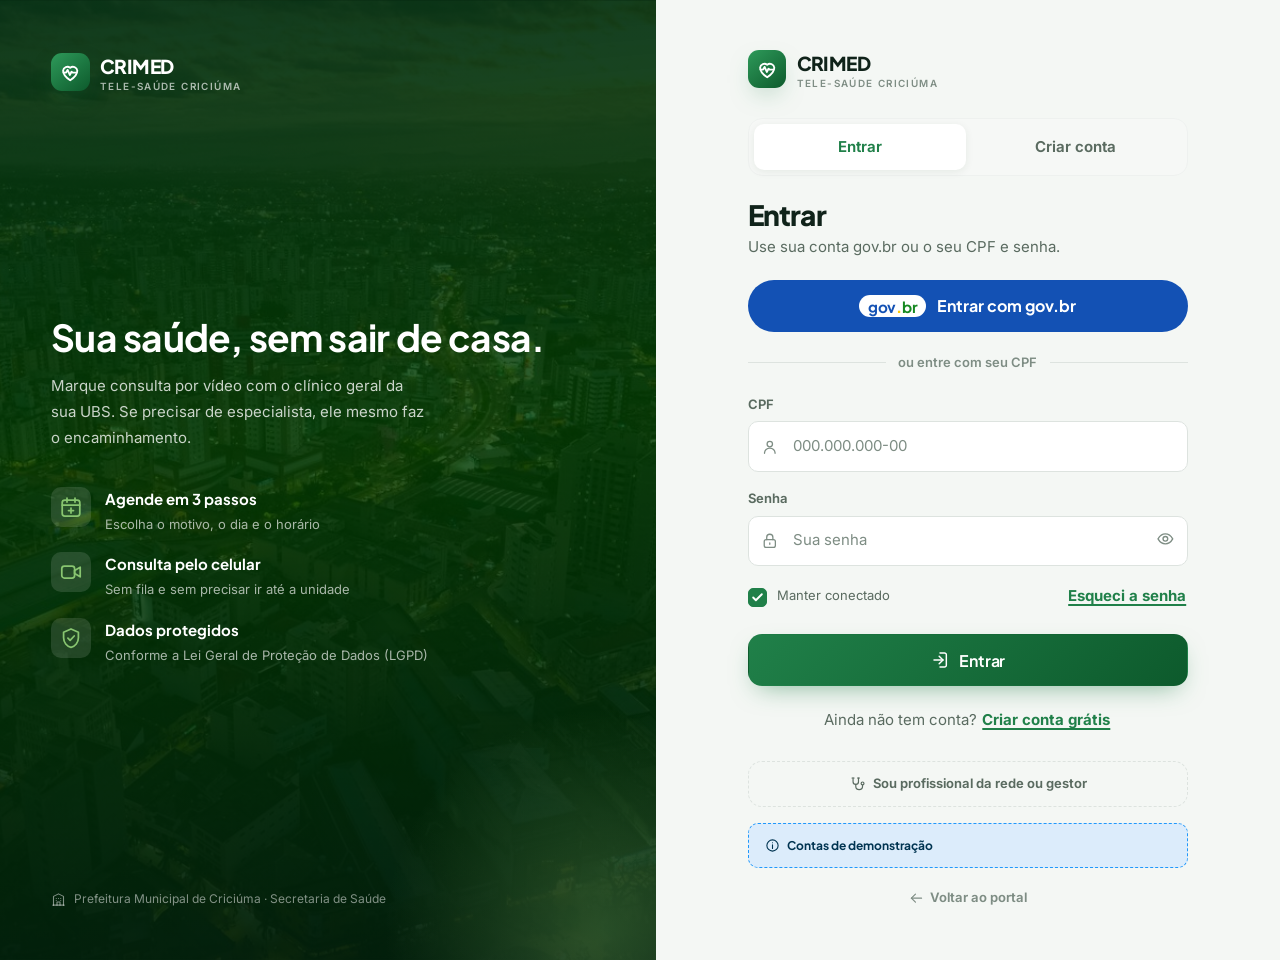
==== commit 3c129edc: "v2" ====
--- a/acesso.html
+++ b/acesso.html
@@ -2,9 +2,9 @@
 <html lang="pt-BR">
   <head>
     <meta charset="UTF-8" />
-    <meta name="viewport" content="width=device-width, initial-scale=1.0" />
+    <meta name="viewport" content="width=device-width, initial-scale=1.0, viewport-fit=cover" />
     <meta name="theme-color" content="#208049" />
-    <title>Acessar o sistema · CRIMED</title>
+    <title>Entrar · CRIMED</title>
     <link rel="manifest" href="manifest.json" />
     <link rel="icon" href="assets/img/favicon.svg" type="image/svg+xml" />
     <link rel="preconnect" href="https://fonts.googleapis.com" />
@@ -17,6 +17,7 @@
     <link rel="stylesheet" href="assets/css/components.css" />
     <link rel="stylesheet" href="assets/css/layout.css" />
     <link rel="stylesheet" href="assets/css/pages.css" />
+    <link rel="stylesheet" href="assets/css/paciente.css" />
   </head>
 
   <body data-page="acesso">
@@ -31,30 +32,30 @@
         <div>
           <h2>Sua saúde, sem sair de casa.</h2>
           <p>
-            Acesse o portal da rede municipal de saúde de Criciúma para agendar
-            teleconsultas, consultar seu prontuário e receber receitas digitais.
+            Marque consulta por vídeo com o clínico geral da sua UBS. Se
+            precisar de especialista, ele mesmo faz o encaminhamento.
           </p>
 
           <div class="auth-features">
+            <div class="auth-feature">
+              <div class="icon-bubble"><i data-ico="calendar-plus"></i></div>
+              <div>
+                <strong>Agende em 3 passos</strong>
+                <span>Escolha o motivo, o dia e o horário</span>
+              </div>
+            </div>
             <div class="auth-feature">
               <div class="icon-bubble"><i data-ico="video"></i></div>
               <div>
-                <strong>Teleconsulta por vídeo</strong>
-                <span>Com profissionais da própria rede municipal</span>
-              </div>
-            </div>
-            <div class="auth-feature">
-              <div class="icon-bubble"><i data-ico="file-medical"></i></div>
-              <div>
-                <strong>Prontuário sempre com você</strong>
-                <span>Histórico, exames e receitas em um só lugar</span>
+                <strong>Consulta pelo celular</strong>
+                <span>Sem fila e sem precisar ir até a unidade</span>
               </div>
             </div>
             <div class="auth-feature">
               <div class="icon-bubble"><i data-ico="shield"></i></div>
               <div>
                 <strong>Dados protegidos</strong>
-                <span>Criptografia e conformidade com a LGPD</span>
+                <span>Conforme a Lei Geral de Proteção de Dados (LGPD)</span>
               </div>
             </div>
           </div>
@@ -66,182 +67,275 @@
         </div>
       </aside>
 
-      <!-- ========================================================= FORMULÁRIO -->
+      <!-- ========================================================= FORMULÁRIOS -->
       <main class="auth-main">
         <div class="auth-box">
-          <a class="brand" href="index.html" style="margin-bottom: 1.5rem">
+          <a class="brand auth-brand" href="index.html">
             <span class="brand-mark"><i data-ico="logo"></i></span>
             <span class="brand-text">CRIMED<small>Tele-Saúde Criciúma</small></span>
           </a>
 
-          <div class="pill-tabs mb-3">
-            <button class="pill-tab is-active" data-aba="login">Entrar</button>
-            <button class="pill-tab" data-aba="cadastro">Criar conta</button>
+          <div class="pill-tabs auth-tabs" role="tablist">
+            <button class="pill-tab is-active" data-aba="login" role="tab">Entrar</button>
+            <button class="pill-tab" data-aba="cadastro" role="tab">Criar conta</button>
           </div>
 
           <!-- ------------------------------------------------------ LOGIN -->
           <form class="auth-form is-active" id="form-login" novalidate>
-            <h2 style="font-size: var(--t-2xl)">Acessar o sistema</h2>
-            <p class="muted small mb-3">
-              Escolha o perfil que você quer demonstrar e entre.
-            </p>
-
-            <div class="field-label mb-1">Perfil de acesso</div>
-            <div class="perfil-grid">
-              <button type="button" class="perfil-card is-active" data-papel="paciente">
-                <i data-ico="user"></i>
-                <strong>Paciente</strong>
-              </button>
-              <button type="button" class="perfil-card" data-papel="medico">
-                <i data-ico="stethoscope"></i>
-                <strong>Profissional</strong>
-              </button>
-              <button type="button" class="perfil-card" data-papel="admin">
-                <i data-ico="bar-chart"></i>
-                <strong>Gestor</strong>
-              </button>
-            </div>
-
-            <div class="field">
-              <label for="login-usuario">CPF, Cartão SUS ou usuário</label>
+            <h1 class="auth-title" id="login-titulo">Entrar</h1>
+            <p class="auth-sub" id="login-sub">Use sua conta gov.br ou o seu CPF e senha.</p>
+
+            <button type="button" class="btn-govbr" data-act="govbr">
+              <span class="govbr-marca" aria-hidden="true"><b>gov</b><i>.</i><b>br</b></span>
+              Entrar com gov.br
+            </button>
+
+            <div class="auth-or"><span>ou entre com seu CPF</span></div>
+
+            <div class="field" data-campo="usuario">
+              <label for="login-usuario" id="login-usuario-label">CPF</label>
               <div class="input-icon">
                 <i data-ico="user"></i>
                 <input
                   type="text"
                   id="login-usuario"
-                  value="072.418.339-55"
+                  inputmode="numeric"
+                  data-mask="cpf"
                   autocomplete="username"
+                  placeholder="000.000.000-00"
                   required
                 />
               </div>
-            </div>
-
-            <div class="field">
+              <span class="field-error" role="alert"></span>
+            </div>
+
+            <div class="field" data-campo="senha">
               <label for="login-senha">Senha</label>
               <div class="input-icon">
                 <i data-ico="lock"></i>
                 <input
                   type="password"
                   id="login-senha"
-                  value="demo1234"
                   autocomplete="current-password"
+                  placeholder="Sua senha"
                   required
                 />
                 <button type="button" class="toggle-pass" aria-label="Mostrar senha">
                   <i data-ico="eye"></i>
                 </button>
               </div>
-            </div>
-
-            <div class="row-between mb-3">
+              <span class="field-error" role="alert"></span>
+            </div>
+
+            <div class="auth-linha">
               <label class="check">
                 <input type="checkbox" checked />
                 <span>Manter conectado</span>
               </label>
-              <a href="#" class="small bold" style="color: var(--brand)">
-                Esqueci minha senha
-              </a>
+              <button type="button" class="link-btn" data-open-modal="modal-esqueci">
+                Esqueci a senha
+              </button>
             </div>
 
             <button type="submit" class="btn btn-primary btn-block btn-lg">
-              <i data-ico="log-in"></i> Entrar como <span id="demo-nome">Artur Seixas Pedro</span>
-            </button>
-
-            <div class="demo-hint">
-              <strong>Modo demonstração</strong>
-              Os três perfis já vêm preenchidos — usuário sugerido e senha
-              <code>demo1234</code>. Qualquer valor é aceito: este é um
-              protótipo acadêmico e nenhum dado sai do seu navegador.
-            </div>
-
-            <p class="center small muted mt-3">
-              <a href="index.html" style="color: var(--brand); font-weight: 700">
-                <i data-ico="arrow-left"></i> Voltar ao portal
-              </a>
+              <i data-ico="log-in"></i> Entrar
+            </button>
+
+            <p class="auth-switch">
+              Ainda não tem conta?
+              <button type="button" class="link-btn" data-ir="cadastro">Criar conta grátis</button>
+            </p>
+
+            <button type="button" class="auth-equipe" id="btn-equipe" aria-pressed="false">
+              <i data-ico="stethoscope"></i>
+              <span id="btn-equipe-txt">Sou profissional da rede ou gestor</span>
+            </button>
+
+            <details class="demo-hint">
+              <summary><i data-ico="info"></i> Contas de demonstração</summary>
+              <p>Senha de todas: <code>demo1234</code>. Toque para preencher.</p>
+              <div class="demo-contas">
+                <button type="button" data-demo="072.418.339-61" data-equipe="0">
+                  <strong>Paciente</strong><span>CPF 072.418.339-61</span>
+                </button>
+                <button type="button" data-demo="helena.burigo" data-equipe="1">
+                  <strong>Médica (clínica geral)</strong><span>helena.burigo</span>
+                </button>
+                <button type="button" data-demo="gestao.saude" data-equipe="1">
+                  <strong>Gestor</strong><span>gestao.saude</span>
+                </button>
+              </div>
+            </details>
+
+            <p class="auth-voltar">
+              <a href="index.html"><i data-ico="arrow-left"></i> Voltar ao portal</a>
             </p>
           </form>
 
           <!-- --------------------------------------------------- CADASTRO -->
           <form class="auth-form" id="form-cadastro" novalidate>
-            <h2 style="font-size: var(--t-2xl)">Criar minha conta</h2>
-            <p class="muted small mb-3">
-              Cadastro único para toda a rede municipal de saúde.
+            <h1 class="auth-title">Criar conta</h1>
+            <p class="auth-sub">
+              Gratuito, para quem é atendido nas UBS de Criciúma.
             </p>
 
+            <div id="cad-gov-aviso" class="aviso aviso-gov" hidden>
+              <i data-ico="check-circle"></i>
+              <span>CPF confirmado pelo gov.br. Complete só mais alguns dados.</span>
+            </div>
+
+            <button type="button" class="btn-govbr" data-act="govbr" id="cad-govbr">
+              <span class="govbr-marca" aria-hidden="true"><b>gov</b><i>.</i><b>br</b></span>
+              Cadastrar com gov.br
+            </button>
+
+            <div class="auth-or" id="cad-or"><span>ou preencha seus dados</span></div>
+
+            <div class="field" data-campo="nome">
+              <label for="c-nome">Nome completo</label>
+              <input type="text" id="c-nome" autocomplete="name" placeholder="Como está no documento" required />
+              <span class="field-error" role="alert"></span>
+            </div>
+
+            <div class="field" data-campo="cpf">
+              <label for="c-cpf">CPF</label>
+              <input type="text" id="c-cpf" inputmode="numeric" data-mask="cpf" placeholder="000.000.000-00" required />
+              <span class="field-ok" hidden><i data-ico="check-circle"></i> CPF válido</span>
+              <span class="field-error" role="alert"></span>
+            </div>
+
             <div class="field-row">
-              <div class="field">
-                <label for="c-nome">Nome completo</label>
-                <input type="text" id="c-nome" placeholder="Como no documento" required />
-              </div>
-              <div class="field">
-                <label for="c-cpf">CPF</label>
-                <input type="text" id="c-cpf" data-mask="cpf" placeholder="000.000.000-00" required />
-              </div>
-            </div>
-
-            <div class="field-row">
-              <div class="field">
+              <div class="field" data-campo="nascimento">
                 <label for="c-nasc">Data de nascimento</label>
                 <input type="date" id="c-nasc" required />
-              </div>
-              <div class="field">
-                <label for="c-tel">WhatsApp</label>
-                <input type="text" id="c-tel" data-mask="tel" placeholder="(48) 90000-0000" required />
-              </div>
-            </div>
-
-            <div class="field">
-              <label for="c-cns">Cartão Nacional de Saúde (CNS)</label>
-              <input type="text" id="c-cns" placeholder="000 0000 0000 0000" />
-              <span class="field-hint">
-                Opcional — se não souber, podemos localizar pelo seu CPF.
-              </span>
-            </div>
-
-            <div class="field">
-              <label for="c-ubs">UBS de referência</label>
+                <span class="field-error" role="alert"></span>
+              </div>
+              <div class="field" data-campo="telefone">
+                <label for="c-tel">Celular (WhatsApp)</label>
+                <input type="tel" id="c-tel" inputmode="numeric" data-mask="tel" placeholder="(48) 90000-0000" autocomplete="tel" required />
+                <span class="field-error" role="alert"></span>
+              </div>
+            </div>
+
+            <div class="field" data-campo="email">
+              <label for="c-email">E-mail <span class="opcional">(opcional)</span></label>
+              <input type="email" id="c-email" autocomplete="email" placeholder="seuemail@exemplo.com" />
+            </div>
+
+            <div class="field" data-campo="unidade">
+              <label for="c-ubs">Sua UBS (posto de saúde)</label>
               <select id="c-ubs" required>
-                <option value="">Selecione sua unidade…</option>
-                <option>UBS Centro</option>
-                <option>UBS Próspera</option>
-                <option>UBS Rio Maina</option>
-                <option>UBS Santa Luzia</option>
-                <option>UBS Pinheirinho</option>
-                <option>UBS Metropol</option>
-                <option>UBS Quarta Linha</option>
-                <option>UBS Boa Vista</option>
-                <option>UBS Mina do Mato</option>
-                <option>UBS São Luiz</option>
+                <option value="">Escolha a mais perto de casa…</option>
               </select>
-            </div>
-
-            <div class="field">
-              <label for="c-senha">Crie uma senha</label>
-              <div class="input-icon">
-                <i data-ico="lock"></i>
-                <input type="password" id="c-senha" placeholder="Mínimo de 8 caracteres" required />
-                <button type="button" class="toggle-pass" aria-label="Mostrar senha">
-                  <i data-ico="eye"></i>
-                </button>
-              </div>
-            </div>
-
-            <label class="check mb-3">
-              <input type="checkbox" required checked />
-              <span>
-                Li e concordo com a
-                <a href="perfil.html" style="color: var(--brand); font-weight: 700">política de privacidade</a>
-                e autorizo o tratamento dos meus dados de saúde para fins de
-                atendimento, conforme a Lei 13.709/2018 (LGPD).
-              </span>
-            </label>
+              <span class="field-error" role="alert"></span>
+            </div>
+
+            <div id="cad-senhas">
+              <div class="field" data-campo="senha">
+                <label for="c-senha">Crie uma senha</label>
+                <div class="input-icon">
+                  <i data-ico="lock"></i>
+                  <input type="password" id="c-senha" autocomplete="new-password" placeholder="Pelo menos 8 caracteres" required />
+                  <button type="button" class="toggle-pass" aria-label="Mostrar senha">
+                    <i data-ico="eye"></i>
+                  </button>
+                </div>
+                <span class="field-error" role="alert"></span>
+              </div>
+
+              <div class="field" data-campo="confirmacao">
+                <label for="c-senha2">Repita a senha</label>
+                <div class="input-icon">
+                  <i data-ico="lock"></i>
+                  <input type="password" id="c-senha2" autocomplete="new-password" placeholder="Digite a mesma senha" required />
+                </div>
+                <span class="field-error" role="alert"></span>
+              </div>
+            </div>
+
+            <div class="field" data-campo="termos">
+              <label class="check">
+                <input type="checkbox" id="c-termos" />
+                <span>
+                  Concordo com o uso dos meus dados de saúde para o meu
+                  atendimento, conforme a Lei 13.709/2018 (LGPD).
+                </span>
+              </label>
+              <span class="field-error" role="alert"></span>
+            </div>
 
             <button type="submit" class="btn btn-primary btn-block btn-lg">
-              <i data-ico="user-plus"></i> Finalizar cadastro
-            </button>
+              <i data-ico="user-plus"></i> Criar minha conta
+            </button>
+
+            <p class="auth-switch">
+              Já tem conta?
+              <button type="button" class="link-btn" data-ir="login">Entrar</button>
+            </p>
           </form>
         </div>
       </main>
+    </div>
+
+    <!-- ====================================================== MODAL GOV.BR -->
+    <div class="modal" id="modal-govbr">
+      <div class="modal-box modal-box-sm govbr-box">
+        <button class="modal-close" data-close-modal aria-label="Fechar"><i data-ico="close"></i></button>
+        <div class="govbr-topo">
+          <span class="govbr-marca govbr-marca-lg" aria-hidden="true"><b>gov</b><i>.</i><b>br</b></span>
+          <span class="govbr-sim">Simulação</span>
+        </div>
+
+        <div data-gov-passo="1">
+          <h3>Identifique-se no gov.br</h3>
+          <p class="small muted mb-2">Digite seu CPF para criar ou acessar sua conta.</p>
+          <div class="field" data-campo="govcpf">
+            <label for="gov-cpf">CPF</label>
+            <input type="text" id="gov-cpf" inputmode="numeric" data-mask="cpf" placeholder="000.000.000-00" />
+            <span class="field-error" role="alert"></span>
+          </div>
+          <button type="button" class="btn btn-govbr-solid btn-block" id="gov-continuar">Continuar</button>
+        </div>
+
+        <div data-gov-passo="2" hidden>
+          <h3>Autorizar acesso</h3>
+          <p class="small muted mb-2">
+            O serviço <strong>CRIMED · Tele-Saúde Criciúma</strong> quer usar
+            os seguintes dados da sua conta gov.br:
+          </p>
+          <ul class="govbr-lista">
+            <li><i data-ico="check"></i> Nome e CPF</li>
+            <li><i data-ico="check"></i> E-mail e telefone</li>
+          </ul>
+          <button type="button" class="btn btn-govbr-solid btn-block" id="gov-autorizar">Autorizar</button>
+          <button type="button" class="btn btn-ghost btn-block mt-1" data-close-modal>Cancelar</button>
+        </div>
+
+        <p class="tiny muted mt-3">
+          Protótipo acadêmico: na versão real você seria levado ao site oficial
+          <strong>acesso.gov.br</strong> e voltaria já identificado.
+        </p>
+      </div>
+    </div>
+
+    <!-- ================================================= MODAL ESQUECI SENHA -->
+    <div class="modal" id="modal-esqueci">
+      <div class="modal-box modal-box-sm">
+        <button class="modal-close" data-close-modal aria-label="Fechar"><i data-ico="close"></i></button>
+        <div class="modal-head">
+          <h3><i data-ico="key"></i> Recuperar senha</h3>
+          <p>Informe seu CPF. Vamos enviar um código para o celular cadastrado.</p>
+        </div>
+        <div class="field" data-campo="esqcpf">
+          <label for="esq-cpf">CPF</label>
+          <input type="text" id="esq-cpf" inputmode="numeric" data-mask="cpf" placeholder="000.000.000-00" />
+          <span class="field-error" role="alert"></span>
+        </div>
+        <div class="modal-foot">
+          <button class="btn btn-ghost" data-close-modal>Voltar</button>
+          <button class="btn btn-primary" id="esq-enviar"><i data-ico="send"></i> Enviar código</button>
+        </div>
+      </div>
     </div>
 
     <div id="toast-container"></div>
--- a/assets/css/base.css
+++ b/assets/css/base.css
@@ -732,3 +732,14 @@
     background: #fff;
   }
 }
+
+/* o atributo hidden sempre vence (componentes com display:flex/grid o ignoravam) */
+[hidden] {
+  display: none !important;
+}
+
+/* animações de entrada lateral (reveal-left/right) não podem gerar rolagem
+   horizontal no celular; "clip" não quebra a topbar fixa (sticky) */
+html {
+  overflow-x: clip;
+}
--- a/assets/css/components.css
+++ b/assets/css/components.css
@@ -516,8 +516,15 @@
   width: 1.1rem;
   height: 1.1rem;
 }
-.input-icon input {
-  padding-left: 2.6rem;
+/* Seletor reforçado: ".field input:not(...):not(...)" tem especificidade maior
+   e zerava este recuo, deixando o texto digitado por cima do ícone. */
+.input-icon > input,
+.field .input-icon > input:not([type="checkbox"]):not([type="radio"]) {
+  padding-left: 2.75rem;
+}
+.input-icon:has(.toggle-pass) > input,
+.field .input-icon:has(.toggle-pass) > input:not([type="checkbox"]):not([type="radio"]) {
+  padding-right: 3rem;
 }
 .input-icon:focus-within > .ico {
   color: var(--brand);
@@ -1392,3 +1399,12 @@
   opacity: 1;
   transform: none;
 }
+
+/* no celular, selos longos quebram linha em vez de vazar da tela */
+@media (max-width: 520px) {
+  .badge {
+    white-space: normal;
+    max-width: 100%;
+    line-height: 1.35;
+  }
+}
--- a/assets/css/layout.css
+++ b/assets/css/layout.css
@@ -755,3 +755,152 @@
   margin-top: 0.2rem;
   display: block;
 }
+
+/* ======================================================================
+   AJUSTES DO SHELL (v2) — usuário conectado, destaque "Agendar consulta",
+   utilitários de visibilidade e topbar compacta no celular
+   ====================================================================== */
+.hide-mobile {
+}
+@media (max-width: 760px) {
+  .hide-mobile {
+    display: none !important;
+  }
+}
+
+/* item de menu em destaque (Agendar consulta) */
+.side-link-cta {
+  background: var(--green-300);
+  color: var(--green-900);
+  margin: 0.35rem 0 0.5rem;
+  font-weight: 750;
+}
+.side-link-cta .ico {
+  color: var(--green-900);
+  opacity: 1;
+}
+.side-link-cta:hover {
+  background: #9bd384;
+  color: var(--green-900);
+}
+.side-link-cta.is-active {
+  background: #fff;
+  color: var(--green-900);
+}
+.side-link-cta.is-active .ico {
+  color: var(--green-800);
+}
+
+/* usuário conectado na topbar */
+.topbar-user {
+  display: flex;
+  align-items: center;
+  gap: 0.6rem;
+  padding: 0.25rem 0.25rem 0.25rem 0.6rem;
+  border-radius: var(--r-full);
+  transition: background 0.2s var(--ease);
+  min-width: 0;
+}
+.topbar-user:hover {
+  background: var(--surface-2);
+}
+.topbar-user-nome {
+  display: flex;
+  flex-direction: column;
+  align-items: flex-end;
+  line-height: 1.2;
+  min-width: 0;
+}
+.topbar-user-nome strong {
+  font-size: var(--t-sm);
+  font-weight: 700;
+  color: var(--text);
+  white-space: nowrap;
+  overflow: hidden;
+  text-overflow: ellipsis;
+  max-width: 14ch;
+}
+.topbar-user-nome small {
+  font-size: 0.68rem;
+  color: var(--text-mute);
+  font-weight: 600;
+}
+
+@media (max-width: 760px) {
+  .app-topbar {
+    padding: 0.6rem 0.85rem;
+    padding-top: max(0.6rem, env(safe-area-inset-top));
+    gap: 0.5rem;
+  }
+  .app-topbar h1 {
+    font-size: var(--t-lg);
+    white-space: nowrap;
+    overflow: hidden;
+    text-overflow: ellipsis;
+  }
+  .app-topbar > .row {
+    min-width: 0;
+    gap: 0.4rem !important;
+  }
+  .app-topbar > .row > div {
+    min-width: 0;
+  }
+  .topbar-sub {
+    white-space: nowrap;
+    overflow: hidden;
+    text-overflow: ellipsis;
+  }
+  .topbar-actions {
+    gap: 0.15rem;
+    flex-shrink: 0;
+  }
+  .topbar-actions > .btn {
+    padding: 0.45rem 0.6rem;
+  }
+  .topbar-user-nome {
+    display: none;
+  }
+  .topbar-user {
+    padding: 0.15rem;
+  }
+  .app-content {
+    padding: 1rem 0.9rem 1.5rem;
+  }
+  .card-pad-lg {
+    padding: 1.15rem;
+  }
+  .card-head {
+    flex-wrap: wrap;
+  }
+}
+
+/* inputs com 16px no celular: evita o zoom automático do iPhone ao tocar */
+@media (max-width: 760px) {
+  .input,
+  .field input:not([type="checkbox"]):not([type="radio"]),
+  .field select,
+  .field textarea {
+    font-size: 16px;
+  }
+}
+
+/* indicadores (médico e gestor) em 2 colunas compactas no celular */
+@media (max-width: 760px) {
+  .auto-grid:has(> .kpi) {
+    grid-template-columns: repeat(2, minmax(0, 1fr)) !important;
+    gap: 0.7rem !important;
+  }
+  .auto-grid > .kpi {
+    padding: 0.9rem;
+  }
+  .auto-grid > .kpi .kpi-value {
+    font-size: 1.55rem;
+  }
+  .auto-grid > .kpi .kpi-label {
+    font-size: 0.66rem;
+  }
+  .auto-grid > .kpi .icon-bubble-sm {
+    width: 1.9rem;
+    height: 1.9rem;
+  }
+}
--- a/assets/css/pages.css
+++ b/assets/css/pages.css
@@ -512,6 +512,9 @@
   gap: 2rem;
   align-items: center;
 }
+.map-wrap-tele {
+  grid-template-columns: 0.95fr 1.05fr;
+}
 .map-canvas {
   position: relative;
   aspect-ratio: 4 / 3.1;
@@ -594,7 +597,8 @@
 }
 
 @media (max-width: 880px) {
-  .map-wrap {
+  .map-wrap,
+  .map-wrap-tele {
     grid-template-columns: 1fr;
   }
 }
--- a/assets/css/paciente.css
+++ b/assets/css/paciente.css
@@ -0,0 +1,1366 @@
+/* ============================================================================
+   CRIMED · paciente.css
+   Área do paciente e tela de acesso — pensada PRIMEIRO para o celular e para
+   pessoas com pouca familiaridade com tecnologia:
+     · uma ação principal por tela ("Agendar consulta")
+     · alvos de toque com 48px ou mais, textos maiores e linguagem simples
+     · barra de navegação inferior, como nos aplicativos
+   ========================================================================= */
+
+/* ====================================================== ESTRUTURA GERAL */
+.pac-content {
+  width: 100%;
+  max-width: 760px;
+  margin-inline: auto;
+  display: flex;
+  flex-direction: column;
+  gap: 1.5rem;
+}
+.pac-content > .card {
+  margin: 0;
+}
+
+.pac-h2 {
+  font-family: var(--font-display);
+  font-size: var(--t-lg);
+  font-weight: 750;
+  color: var(--text);
+  margin-bottom: 0.75rem;
+  letter-spacing: -0.01em;
+}
+.pac-bloco-head {
+  display: flex;
+  align-items: baseline;
+  justify-content: space-between;
+  gap: 0.75rem;
+}
+.pac-contador {
+  font-size: var(--t-sm);
+  font-weight: 650;
+  color: var(--text-mute);
+}
+.opcional {
+  font-weight: 500;
+  color: var(--text-mute);
+}
+
+/* ================================================================ HERO */
+.pac-saudacao {
+  font-size: clamp(1.5rem, 1.2rem + 1.4vw, 2rem);
+  font-weight: 800;
+  letter-spacing: -0.03em;
+  line-height: 1.15;
+}
+.pac-pergunta {
+  color: var(--text-soft);
+  font-size: var(--t-md);
+  margin: 0.2rem 0 1rem;
+}
+
+/* ===================================================== BOTÃO "AGENDAR" */
+.cta-agendar {
+  display: flex;
+  align-items: center;
+  gap: 1rem;
+  padding: 1.15rem 1.15rem;
+  border-radius: var(--r-lg);
+  background: linear-gradient(135deg, var(--green-600), var(--green-800));
+  color: #fff;
+  box-shadow: 0 14px 30px -14px rgba(13, 90, 44, 0.75);
+  transition: transform 0.2s var(--ease-out), box-shadow 0.2s var(--ease);
+  min-height: 84px;
+}
+.cta-agendar:hover {
+  transform: translateY(-2px);
+  box-shadow: 0 18px 36px -14px rgba(13, 90, 44, 0.85);
+}
+.cta-agendar:active {
+  transform: scale(0.99);
+}
+.cta-agendar-ico {
+  display: grid;
+  place-items: center;
+  width: 3.25rem;
+  height: 3.25rem;
+  border-radius: var(--r-md);
+  background: rgba(255, 255, 255, 0.18);
+  flex-shrink: 0;
+}
+.cta-agendar-ico .ico {
+  width: 1.7rem;
+  height: 1.7rem;
+}
+.cta-agendar-txt {
+  flex: 1;
+  min-width: 0;
+  display: flex;
+  flex-direction: column;
+  gap: 0.15rem;
+}
+.cta-agendar-txt strong {
+  font-family: var(--font-display);
+  font-size: 1.25rem;
+  font-weight: 800;
+  letter-spacing: -0.02em;
+  line-height: 1.2;
+}
+.cta-agendar-txt small {
+  font-size: var(--t-sm);
+  color: rgba(255, 255, 255, 0.82);
+  font-weight: 550;
+}
+.cta-agendar > .ico {
+  width: 1.5rem;
+  height: 1.5rem;
+  flex-shrink: 0;
+  opacity: 0.9;
+}
+.cta-agendar-compacto {
+  min-height: 72px;
+  padding: 0.9rem 1rem;
+}
+.cta-agendar-compacto .cta-agendar-txt strong {
+  font-size: 1.1rem;
+}
+
+/* =================================================== PRÓXIMA CONSULTA */
+.prox {
+  display: grid;
+  grid-template-columns: auto 1fr;
+  gap: 1rem 1.1rem;
+  align-items: center;
+  padding: 1.15rem;
+  background: var(--surface);
+  border: 1px solid var(--line-soft);
+  border-radius: var(--r-lg);
+  box-shadow: var(--sh-sm);
+}
+.prox.is-aberta {
+  border-color: var(--brand);
+  box-shadow: 0 0 0 3px var(--brand-soft), var(--sh-md);
+}
+.prox > .btn,
+.prox > .prox-dica {
+  grid-column: 1 / -1;
+}
+.prox-quando {
+  display: flex;
+  flex-direction: column;
+  align-items: center;
+  justify-content: center;
+  min-width: 5.6rem;
+  padding: 0.7rem 0.6rem;
+  border-radius: var(--r-md);
+  background: var(--brand-soft);
+  color: var(--brand-strong);
+  text-align: center;
+}
+.prox-rotulo {
+  font-size: var(--t-xs);
+  font-weight: 750;
+  text-transform: uppercase;
+  letter-spacing: 0.06em;
+}
+.prox-hora {
+  font-family: var(--font-display);
+  font-size: 1.6rem;
+  font-weight: 800;
+  line-height: 1.1;
+  letter-spacing: -0.02em;
+}
+.prox-data {
+  font-size: var(--t-xs);
+  font-weight: 650;
+}
+.prox-info {
+  min-width: 0;
+}
+.prox-info h3 {
+  font-size: var(--t-lg);
+  font-weight: 750;
+  line-height: 1.25;
+}
+.prox-info p {
+  color: var(--text-soft);
+  font-size: var(--t-base);
+}
+.prox-dica {
+  font-size: var(--t-sm);
+  color: var(--text-mute);
+  display: flex;
+  align-items: center;
+  gap: 0.4rem;
+  margin-top: -0.35rem;
+}
+.prox-mais {
+  display: flex;
+  align-items: center;
+  justify-content: center;
+  gap: 0.3rem;
+  margin-top: 0.6rem;
+  padding: 0.7rem;
+  font-weight: 650;
+  font-size: var(--t-sm);
+  color: var(--brand);
+  border-radius: var(--r-sm);
+}
+.prox-mais:hover {
+  background: var(--brand-soft);
+}
+
+.pac-vazio {
+  display: flex;
+  align-items: center;
+  gap: 0.9rem;
+  padding: 1.1rem;
+  border: 1.5px dashed var(--line);
+  border-radius: var(--r-lg);
+  color: var(--text-soft);
+}
+.pac-vazio > .ico {
+  width: 2rem;
+  height: 2rem;
+  color: var(--text-mute);
+  flex-shrink: 0;
+}
+.pac-vazio strong {
+  display: block;
+  color: var(--text);
+  font-size: var(--t-md);
+}
+.pac-vazio p {
+  font-size: var(--t-sm);
+}
+.pac-vazio-grande {
+  padding: 1.6rem 1.2rem;
+}
+
+/* ============================================================= ATALHOS */
+.pac-atalhos {
+  display: grid;
+  grid-template-columns: repeat(2, 1fr);
+  gap: 0.75rem;
+}
+@media (min-width: 680px) {
+  .pac-atalhos {
+    grid-template-columns: repeat(4, 1fr);
+  }
+}
+.pac-atalho {
+  display: flex;
+  flex-direction: column;
+  align-items: flex-start;
+  gap: 0.65rem;
+  padding: 1rem;
+  min-height: 112px;
+  background: var(--surface);
+  border: 1px solid var(--line-soft);
+  border-radius: var(--r-md);
+  box-shadow: var(--sh-sm);
+  text-align: left;
+  transition: transform 0.2s var(--ease-out), border-color 0.2s var(--ease);
+}
+.pac-atalho:hover {
+  transform: translateY(-2px);
+  border-color: var(--brand-300);
+}
+.pac-atalho strong {
+  font-family: var(--font-display);
+  font-size: var(--t-base);
+  font-weight: 700;
+  line-height: 1.3;
+  color: var(--text);
+}
+.pac-atalho-ico {
+  display: grid;
+  place-items: center;
+  width: 2.6rem;
+  height: 2.6rem;
+  border-radius: var(--r-sm);
+}
+.pac-atalho-ico .ico {
+  width: 1.35rem;
+  height: 1.35rem;
+}
+
+/* =============================================================== AVISOS */
+.aviso {
+  display: flex;
+  align-items: flex-start;
+  gap: 0.75rem;
+  padding: 0.95rem 1rem;
+  border-radius: var(--r-md);
+  font-size: var(--t-sm);
+  line-height: 1.6;
+}
+.aviso > .ico {
+  width: 1.3rem;
+  height: 1.3rem;
+  flex-shrink: 0;
+  margin-top: 0.1rem;
+}
+.aviso-info {
+  background: var(--blue-100);
+  color: var(--blue-900);
+}
+.aviso-warn {
+  background: var(--warn-soft);
+  color: #7a4710;
+}
+.aviso-gov {
+  background: #e3ecfa;
+  color: #0c326f;
+  margin-bottom: 1rem;
+}
+[data-theme="dark"] .aviso-info,
+[data-theme="dark"] .aviso-gov {
+  background: rgba(32, 152, 251, 0.12);
+  color: var(--blue-300);
+}
+[data-theme="dark"] .aviso-warn {
+  background: rgba(217, 131, 36, 0.14);
+  color: #f3c38a;
+}
+
+.pac-sos {
+  display: flex;
+  align-items: center;
+  justify-content: center;
+  gap: 0.6rem;
+  padding: 0.85rem 1rem;
+  border-radius: var(--r-md);
+  background: var(--danger-soft);
+  color: var(--danger);
+  font-size: var(--t-sm);
+  text-align: center;
+}
+.pac-sos .ico {
+  flex-shrink: 0;
+}
+[data-theme="dark"] .pac-sos {
+  background: rgba(201, 74, 94, 0.15);
+  color: #f3a6b2;
+}
+
+/* ===================================================== ABAS SEGMENTADAS */
+.seg-abas {
+  display: grid;
+  grid-template-columns: 1fr 1fr;
+  gap: 0.3rem;
+  padding: 0.3rem;
+  background: var(--surface-2);
+  border: 1px solid var(--line-soft);
+  border-radius: var(--r-md);
+}
+.seg-abas button {
+  display: flex;
+  align-items: center;
+  justify-content: center;
+  gap: 0.45rem;
+  min-height: 46px;
+  border-radius: var(--r-sm);
+  font-weight: 700;
+  font-size: var(--t-base);
+  color: var(--text-soft);
+  transition: all 0.2s var(--ease);
+}
+.seg-abas button.is-active {
+  background: var(--surface);
+  color: var(--brand-strong);
+  box-shadow: var(--sh-sm);
+}
+.seg-num {
+  min-width: 1.5rem;
+  padding: 0.05rem 0.4rem;
+  border-radius: var(--r-full);
+  background: var(--line-soft);
+  font-size: var(--t-xs);
+}
+.seg-abas button.is-active .seg-num {
+  background: var(--brand-soft);
+}
+
+/* ===================================================== CARTÃO DE CONSULTA */
+.cc-lista {
+  display: flex;
+  flex-direction: column;
+  gap: 0.85rem;
+}
+.cc {
+  background: var(--surface);
+  border: 1px solid var(--line-soft);
+  border-radius: var(--r-lg);
+  box-shadow: var(--sh-sm);
+  padding: 1rem;
+}
+.cc.is-hoje {
+  border-color: var(--brand);
+  box-shadow: 0 0 0 3px var(--brand-soft), var(--sh-sm);
+}
+.cc.is-passada {
+  background: var(--surface-2);
+  box-shadow: none;
+}
+.cc-topo {
+  display: flex;
+  gap: 0.9rem;
+  align-items: flex-start;
+}
+.cc-data {
+  display: flex;
+  flex-direction: column;
+  align-items: center;
+  min-width: 3.6rem;
+  padding: 0.45rem 0.3rem;
+  border-radius: var(--r-sm);
+  background: var(--brand-soft);
+  color: var(--brand-strong);
+  line-height: 1.1;
+  flex-shrink: 0;
+}
+.cc.is-passada .cc-data {
+  background: var(--line-soft);
+  color: var(--text-soft);
+}
+.cc-sem,
+.cc-mes {
+  font-size: 0.7rem;
+  font-weight: 750;
+  text-transform: uppercase;
+  letter-spacing: 0.05em;
+}
+.cc-dia {
+  font-family: var(--font-display);
+  font-size: 1.45rem;
+  font-weight: 800;
+}
+.cc-info {
+  flex: 1;
+  min-width: 0;
+}
+.cc-tags {
+  display: flex;
+  flex-wrap: wrap;
+  gap: 0.35rem;
+  margin-bottom: 0.35rem;
+}
+.cc-info h4 {
+  font-size: var(--t-md);
+  font-weight: 750;
+}
+.cc-med {
+  color: var(--text-soft);
+  font-size: var(--t-base);
+}
+.cc-meta {
+  display: flex;
+  flex-wrap: wrap;
+  align-items: center;
+  gap: 0.3rem;
+  color: var(--text-mute);
+  font-size: var(--t-sm);
+  margin-top: 0.25rem;
+}
+.cc-cont {
+  color: var(--brand);
+}
+.cc-enc {
+  margin-top: 0.3rem;
+  font-size: var(--t-xs);
+  font-weight: 650;
+  color: var(--blue-700);
+}
+[data-theme="dark"] .cc-enc {
+  color: var(--blue-300);
+}
+.cc-acoes {
+  display: flex;
+  flex-wrap: wrap;
+  gap: 0.5rem;
+  margin-top: 0.9rem;
+}
+.cc-acoes .btn {
+  min-height: 46px;
+}
+.cc-acoes .btn:first-child {
+  flex: 1 1 100%;
+}
+.cc-acoes .btn-ghost {
+  flex: 1;
+}
+@media (min-width: 680px) {
+  .cc-acoes .btn:first-child {
+    flex: 0 1 auto;
+  }
+  .cc-acoes .btn-ghost {
+    flex: 0 1 auto;
+  }
+}
+.btn-perigo {
+  color: var(--danger) !important;
+}
+.btn-perigo:hover {
+  background: var(--danger-soft) !important;
+}
+
+/* ========================================================== AGENDAMENTO */
+.ag-wrap {
+  display: flex;
+  flex-direction: column;
+  gap: 1.1rem;
+}
+.ag-progresso {
+  display: flex;
+  flex-direction: column;
+  gap: 0.5rem;
+}
+.ag-steps {
+  display: grid;
+  grid-template-columns: repeat(3, 1fr);
+  gap: 0.4rem;
+}
+.ag-step {
+  height: 6px;
+  border-radius: var(--r-full);
+  background: var(--line);
+  transition: background 0.3s var(--ease);
+}
+.ag-step.is-done,
+.ag-step.is-current {
+  background: var(--brand);
+}
+.ag-passo-txt {
+  font-size: var(--t-sm);
+  font-weight: 650;
+  color: var(--text-mute);
+}
+
+.ag-motivos {
+  display: flex;
+  flex-direction: column;
+  gap: 0.6rem;
+}
+.ag-motivo {
+  display: flex;
+  align-items: center;
+  gap: 0.85rem;
+  width: 100%;
+  min-height: 64px;
+  padding: 0.75rem 0.9rem;
+  border: 1.5px solid var(--line);
+  border-radius: var(--r-md);
+  background: var(--surface);
+  text-align: left;
+  transition: border-color 0.2s var(--ease), background 0.2s var(--ease);
+}
+.ag-motivo:hover {
+  border-color: var(--brand-300);
+}
+.ag-motivo.is-active {
+  border-color: var(--brand);
+  background: var(--brand-soft);
+}
+.ag-motivo-ico {
+  display: grid;
+  place-items: center;
+  width: 2.5rem;
+  height: 2.5rem;
+  border-radius: var(--r-sm);
+  background: var(--surface-2);
+  color: var(--brand);
+  flex-shrink: 0;
+}
+.ag-motivo.is-active .ag-motivo-ico {
+  background: var(--surface);
+}
+.ag-motivo-txt {
+  flex: 1;
+  min-width: 0;
+  display: flex;
+  flex-direction: column;
+}
+.ag-motivo-txt strong {
+  font-size: var(--t-md);
+  font-weight: 700;
+  color: var(--text);
+}
+.ag-motivo-txt small {
+  font-size: var(--t-sm);
+  color: var(--text-mute);
+}
+.ag-radio {
+  width: 1.4rem;
+  height: 1.4rem;
+  border-radius: 50%;
+  border: 2px solid var(--line);
+  flex-shrink: 0;
+  transition: all 0.2s var(--ease);
+}
+.ag-motivo.is-active .ag-radio {
+  border-color: var(--brand);
+  box-shadow: inset 0 0 0 4px var(--surface);
+  background: var(--brand);
+}
+
+/* dias: faixa rolável no celular, grade no computador */
+.ag-dias {
+  display: flex;
+  gap: 0.55rem;
+  overflow-x: auto;
+  scroll-snap-type: x proximity;
+  padding: 0.2rem 0.1rem 0.6rem;
+  margin-inline: -0.1rem;
+  scrollbar-width: thin;
+}
+.ag-dia {
+  flex: 0 0 auto;
+  scroll-snap-align: start;
+  display: flex;
+  flex-direction: column;
+  align-items: center;
+  gap: 0.05rem;
+  width: 4.6rem;
+  padding: 0.6rem 0.3rem;
+  border: 1.5px solid var(--line);
+  border-radius: var(--r-md);
+  background: var(--surface);
+  line-height: 1.15;
+  transition: all 0.2s var(--ease);
+}
+.ag-dia small {
+  font-size: var(--t-xs);
+  font-weight: 700;
+  color: var(--text-mute);
+}
+.ag-dia strong {
+  font-family: var(--font-display);
+  font-size: 1.5rem;
+  font-weight: 800;
+}
+.ag-dia span {
+  font-size: var(--t-xs);
+  font-weight: 650;
+  text-transform: uppercase;
+  color: var(--text-soft);
+}
+.ag-dia em {
+  font-style: normal;
+  font-size: 0.68rem;
+  font-weight: 650;
+  color: var(--brand);
+  margin-top: 0.2rem;
+}
+.ag-dia:hover:not(:disabled) {
+  border-color: var(--brand-300);
+}
+.ag-dia.is-active {
+  border-color: var(--brand);
+  background: var(--brand);
+  color: #fff;
+}
+.ag-dia.is-active small,
+.ag-dia.is-active span,
+.ag-dia.is-active em {
+  color: rgba(255, 255, 255, 0.88);
+}
+.ag-dia:disabled {
+  opacity: 0.45;
+  cursor: not-allowed;
+}
+.ag-dia:disabled em {
+  color: var(--text-mute);
+}
+
+.ag-turno + .ag-turno {
+  margin-top: 1rem;
+}
+.ag-turno-tit {
+  display: flex;
+  align-items: center;
+  gap: 0.4rem;
+  font-size: var(--t-sm);
+  font-weight: 700;
+  color: var(--text-soft);
+  margin-bottom: 0.5rem;
+}
+.ag-horas {
+  display: grid;
+  grid-template-columns: repeat(auto-fill, minmax(5.2rem, 1fr));
+  gap: 0.5rem;
+}
+.ag-hora {
+  min-height: 50px;
+  border: 1.5px solid var(--line);
+  border-radius: var(--r-sm);
+  background: var(--surface);
+  font-family: var(--font-display);
+  font-size: var(--t-md);
+  font-weight: 700;
+  transition: all 0.18s var(--ease);
+}
+.ag-hora:hover {
+  border-color: var(--brand-300);
+}
+.ag-hora.is-active {
+  background: var(--brand);
+  border-color: var(--brand);
+  color: #fff;
+}
+
+.ag-resumo {
+  padding: 1.1rem;
+}
+.ag-resumo-data {
+  display: flex;
+  align-items: center;
+  gap: 0.8rem;
+  padding: 0.9rem;
+  margin-bottom: 0.6rem;
+  border-radius: var(--r-md);
+  background: var(--brand-soft);
+  color: var(--brand-strong);
+}
+.ag-resumo-data > .ico {
+  width: 1.8rem;
+  height: 1.8rem;
+  flex-shrink: 0;
+}
+.ag-resumo-data strong {
+  display: block;
+  font-family: var(--font-display);
+  font-size: var(--t-md);
+}
+.ag-resumo .resumo-linha b {
+  text-align: right;
+}
+.ag-check {
+  margin-top: 1rem;
+  font-size: var(--t-sm);
+}
+
+.ag-acoes {
+  display: flex;
+  gap: 0.6rem;
+  justify-content: space-between;
+  margin-top: 0.4rem;
+}
+.ag-acoes .btn-primary {
+  flex: 1;
+  max-width: 340px;
+  margin-left: auto;
+}
+
+.ag-sucesso {
+  text-align: center;
+  padding: 1rem 0.25rem 0.5rem;
+  display: flex;
+  flex-direction: column;
+  align-items: center;
+  gap: 0.6rem;
+}
+.ag-sucesso-ico {
+  display: grid;
+  place-items: center;
+  width: 4.5rem;
+  height: 4.5rem;
+  border-radius: 50%;
+  background: var(--brand);
+  color: #fff;
+  box-shadow: 0 0 0 10px var(--brand-soft);
+  margin-bottom: 0.6rem;
+  animation: pop-in 0.5s var(--ease-spring) both;
+}
+.ag-sucesso-ico .ico {
+  width: 2.2rem;
+  height: 2.2rem;
+}
+.ag-sucesso h2 {
+  font-size: var(--t-2xl);
+}
+.ag-sucesso p {
+  font-size: var(--t-md);
+  color: var(--text-soft);
+  line-height: 1.6;
+}
+.ag-dicas {
+  width: 100%;
+  text-align: left;
+  display: flex;
+  flex-direction: column;
+  gap: 0.55rem;
+  padding: 1rem;
+  margin: 0.6rem 0;
+  background: var(--surface-2);
+  border-radius: var(--r-md);
+  font-size: var(--t-sm);
+  color: var(--text-soft);
+}
+.ag-dicas li {
+  display: flex;
+  gap: 0.6rem;
+  align-items: flex-start;
+}
+.ag-dicas .ico {
+  color: var(--brand);
+  flex-shrink: 0;
+  margin-top: 0.1rem;
+}
+.ag-sucesso .btn {
+  max-width: 420px;
+}
+
+/* =========================================================== MEU PERFIL */
+.perfil-topo {
+  display: flex;
+  align-items: center;
+  gap: 1rem;
+}
+.perfil-topo-info {
+  min-width: 0;
+}
+.perfil-topo-info h2 {
+  font-size: var(--t-xl);
+  line-height: 1.2;
+  overflow-wrap: anywhere;
+}
+.perfil-topo-info p {
+  color: var(--text-mute);
+  font-size: var(--t-sm);
+}
+.perfil-tags {
+  display: flex;
+  flex-wrap: wrap;
+  gap: 0.35rem;
+  margin-top: 0.4rem;
+}
+.perfil-card-form .btn-block {
+  margin-top: 0.5rem;
+}
+.perfil-a11y {
+  display: flex;
+  flex-direction: column;
+}
+.perfil-a11y-linha {
+  display: flex;
+  align-items: center;
+  justify-content: space-between;
+  gap: 1rem;
+  padding: 0.75rem 0;
+  border-bottom: 1px solid var(--line-soft);
+  font-weight: 600;
+}
+.perfil-a11y-linha:last-child {
+  border-bottom: none;
+}
+.perfil-a11y-linha .btn,
+.perfil-a11y-linha .seg button {
+  min-height: 42px;
+}
+.perfil-acc {
+  padding: 1.1rem 1.25rem;
+  font-size: var(--t-md);
+}
+.perfil-acc > span {
+  display: flex;
+  align-items: center;
+  gap: 0.6rem;
+}
+.accordion-item.is-open .perfil-acc > span .ico {
+  transform: none;
+}
+.accordion-item.is-open .perfil-acc > .ico {
+  transform: rotate(180deg);
+}
+.perfil-acc-corpo {
+  padding: 0 1.25rem 1.25rem !important;
+}
+.perfil-switch {
+  width: 100%;
+  padding: 0.7rem 0;
+  border-bottom: 1px solid var(--line-soft);
+  align-items: center;
+  flex-wrap: nowrap;
+}
+.perfil-switch strong {
+  display: block;
+  font-size: var(--t-sm);
+  color: var(--text);
+}
+.perfil-switch small {
+  display: block;
+  font-size: var(--t-xs);
+  color: var(--text-mute);
+  line-height: 1.5;
+}
+.perfil-sair {
+  color: var(--danger);
+  border-color: var(--line);
+}
+.perfil-sair:hover {
+  background: var(--danger-soft);
+  border-color: var(--danger);
+  color: var(--danger);
+}
+
+/* ================================================= BARRA INFERIOR (APP) */
+.bottom-nav {
+  display: none;
+}
+@media (max-width: 1024px) {
+  .bottom-nav {
+    position: fixed;
+    left: 0;
+    right: 0;
+    bottom: 0;
+    z-index: 640;
+    display: grid;
+    grid-template-columns: repeat(5, 1fr);
+    align-items: end;
+    padding: 0.35rem 0.3rem calc(0.35rem + env(safe-area-inset-bottom));
+    background: color-mix(in srgb, var(--surface) 94%, transparent);
+    backdrop-filter: blur(12px) saturate(160%);
+    -webkit-backdrop-filter: blur(12px) saturate(160%);
+    border-top: 1px solid var(--line);
+    box-shadow: 0 -6px 20px -12px rgba(1, 61, 0, 0.25);
+  }
+  .bn-item {
+    display: flex;
+    flex-direction: column;
+    align-items: center;
+    gap: 0.15rem;
+    min-height: 54px;
+    justify-content: center;
+    padding: 0.25rem 0.1rem;
+    border-radius: var(--r-sm);
+    font-size: 0.7rem;
+    font-weight: 650;
+    color: var(--text-mute);
+    text-align: center;
+    line-height: 1.15;
+  }
+  .bn-ico {
+    display: grid;
+    place-items: center;
+    width: 2.6rem;
+    height: 1.75rem;
+    border-radius: var(--r-full);
+    transition: background 0.2s var(--ease);
+  }
+  .bn-ico .ico {
+    width: 1.35rem;
+    height: 1.35rem;
+  }
+  .bn-item.is-active {
+    color: var(--brand-strong);
+  }
+  .bn-item.is-active .bn-ico {
+    background: var(--brand-soft);
+  }
+  /* botão central de agendar, sempre em destaque */
+  .bn-cta {
+    color: var(--brand-strong);
+    font-weight: 750;
+  }
+  .bn-cta .bn-ico {
+    width: 3.3rem;
+    height: 3.3rem;
+    margin-top: -1.35rem;
+    border-radius: 50%;
+    background: linear-gradient(140deg, var(--green-600), var(--green-800));
+    color: #fff;
+    box-shadow: 0 8px 18px -6px rgba(13, 90, 44, 0.7), 0 0 0 4px var(--surface);
+  }
+  .bn-cta .bn-ico .ico {
+    width: 1.55rem;
+    height: 1.55rem;
+  }
+  .bn-cta.is-active .bn-ico {
+    background: linear-gradient(140deg, var(--green-500), var(--green-700));
+  }
+
+  body.has-bottom-nav .app-content {
+    padding-bottom: calc(9.5rem + env(safe-area-inset-bottom));
+  }
+  /* assistente acima da barra inferior */
+  body.has-bottom-nav .fab {
+    bottom: calc(5.6rem + env(safe-area-inset-bottom));
+    right: 1rem;
+    width: 3.1rem;
+    height: 3.1rem;
+  }
+  body.has-bottom-nav .cris {
+    bottom: calc(9.4rem + env(safe-area-inset-bottom));
+  }
+  body.has-bottom-nav .fab-label {
+    display: none;
+  }
+}
+@media (max-width: 520px) {
+  body.has-bottom-nav .cris {
+    left: 0.6rem;
+    right: 0.6rem;
+    width: auto;
+    max-height: calc(100dvh - 12rem);
+  }
+}
+
+/* ===================================================== PRONTUÁRIO (celular) */
+@media (max-width: 760px) {
+  body[data-page="prontuarios"] .tabs {
+    display: grid;
+    grid-template-columns: repeat(3, 1fr);
+  }
+  body[data-page="prontuarios"] .tab {
+    justify-content: center;
+    padding: 0.7rem 0.3rem;
+    font-size: var(--t-sm);
+    text-align: center;
+  }
+  body[data-page="prontuarios"] .tab .ico {
+    display: none;
+  }
+  /* tabela vira lista de cartões */
+  #lista-prontuarios .table thead {
+    display: none;
+  }
+  #lista-prontuarios .table,
+  #lista-prontuarios .table tbody,
+  #lista-prontuarios .table tr,
+  #lista-prontuarios .table td {
+    display: block;
+    width: 100%;
+  }
+  #lista-prontuarios .table tr {
+    padding: 0.85rem 0;
+    border-bottom: 1px solid var(--line-soft);
+  }
+  #lista-prontuarios .table td {
+    padding: 0.1rem 0;
+    border: none;
+    max-width: none !important;
+  }
+  #lista-prontuarios .table td:last-child {
+    margin-top: 0.5rem;
+  }
+  #lista-prontuarios .table td:last-child .btn {
+    width: 100%;
+    min-height: 44px;
+  }
+  .exame-item .btn,
+  .receita-card .btn {
+    min-height: 44px;
+  }
+}
+
+/* ====================================================================
+   TELA DE ACESSO (login, cadastro, gov.br)
+   ==================================================================== */
+.auth-brand {
+  margin-bottom: 1.4rem;
+}
+.auth-tabs {
+  display: grid;
+  grid-template-columns: 1fr 1fr;
+  width: 100%;
+  margin-bottom: 1.4rem;
+  border-radius: var(--r-md);
+}
+.auth-tabs .pill-tab {
+  min-height: 46px;
+  font-size: var(--t-base);
+  border-radius: var(--r-sm);
+}
+.auth-title {
+  font-size: var(--t-2xl);
+  letter-spacing: -0.03em;
+}
+.auth-sub {
+  color: var(--text-soft);
+  margin: 0.25rem 0 1.25rem;
+}
+
+/* botão gov.br (visual inspirado no padrão do Governo Federal) */
+.btn-govbr {
+  display: flex;
+  align-items: center;
+  justify-content: center;
+  gap: 0.7rem;
+  width: 100%;
+  min-height: 52px;
+  padding: 0.7rem 1.2rem;
+  border-radius: var(--r-full);
+  background: #1351b4;
+  color: #fff;
+  font-family: var(--font-display);
+  font-weight: 700;
+  font-size: var(--t-md);
+  transition: background 0.2s var(--ease), transform 0.15s var(--ease-out);
+}
+.btn-govbr:hover {
+  background: #0c326f;
+}
+.btn-govbr:active {
+  transform: scale(0.99);
+}
+.btn-govbr .govbr-marca {
+  background: #fff;
+  border-radius: var(--r-full);
+  padding: 0.2rem 0.55rem;
+  font-size: 0.95rem;
+}
+.govbr-marca {
+  font-family: "Rawline", var(--font-display);
+  font-weight: 800;
+  letter-spacing: -0.02em;
+  line-height: 1;
+  white-space: nowrap;
+}
+.govbr-marca b:first-child {
+  color: #1351b4;
+}
+.govbr-marca i {
+  font-style: normal;
+  color: #ffcd07;
+}
+.govbr-marca b:last-child {
+  color: #168821;
+}
+.govbr-marca-lg {
+  font-size: 1.9rem;
+}
+.btn-govbr-solid {
+  background: #1351b4;
+  color: #fff;
+  border-radius: var(--r-full);
+  min-height: 48px;
+}
+.btn-govbr-solid:hover {
+  background: #0c326f;
+}
+.govbr-box h3 {
+  font-size: var(--t-lg);
+  margin-bottom: 0.3rem;
+}
+.govbr-topo {
+  display: flex;
+  align-items: center;
+  gap: 0.75rem;
+  padding-bottom: 1rem;
+  margin-bottom: 1rem;
+  border-bottom: 1px solid var(--line-soft);
+}
+.govbr-sim {
+  font-size: var(--t-xs);
+  font-weight: 700;
+  padding: 0.15rem 0.55rem;
+  border-radius: var(--r-full);
+  background: var(--warn-soft);
+  color: #7a4710;
+}
+.govbr-lista {
+  display: flex;
+  flex-direction: column;
+  gap: 0.4rem;
+  margin-bottom: 1.1rem;
+  font-size: var(--t-sm);
+}
+.govbr-lista li {
+  display: flex;
+  align-items: center;
+  gap: 0.5rem;
+}
+.govbr-lista .ico {
+  color: #168821;
+}
+
+.auth-or {
+  display: flex;
+  align-items: center;
+  gap: 0.8rem;
+  margin: 1.25rem 0;
+  font-size: var(--t-sm);
+  color: var(--text-mute);
+  font-weight: 600;
+}
+.auth-or::before,
+.auth-or::after {
+  content: "";
+  flex: 1;
+  height: 1px;
+  background: var(--line);
+}
+
+.auth-linha {
+  display: flex;
+  align-items: center;
+  justify-content: space-between;
+  gap: 0.75rem;
+  flex-wrap: wrap;
+  margin: -0.2rem 0 1.2rem;
+}
+.link-btn {
+  color: var(--brand);
+  font-weight: 700;
+  font-size: inherit;
+  padding: 0.35rem 0.1rem;
+  text-decoration: underline;
+  text-underline-offset: 3px;
+  text-decoration-thickness: 1.5px;
+}
+.link-btn:hover {
+  color: var(--brand-strong);
+}
+.auth-switch {
+  text-align: center;
+  margin-top: 1rem;
+  color: var(--text-soft);
+}
+.auth-equipe {
+  display: flex;
+  align-items: center;
+  justify-content: center;
+  gap: 0.5rem;
+  width: 100%;
+  min-height: 46px;
+  margin-top: 1.4rem;
+  padding: 0.6rem 1rem;
+  border: 1.5px dashed var(--line);
+  border-radius: var(--r-md);
+  color: var(--text-soft);
+  font-weight: 650;
+  font-size: var(--t-sm);
+}
+.auth-equipe:hover {
+  border-color: var(--brand-300);
+  color: var(--brand);
+}
+.auth-equipe[aria-pressed="true"] {
+  border-style: solid;
+}
+.modo-equipe .btn-govbr,
+.modo-equipe .auth-or,
+.modo-equipe .auth-switch {
+  display: none;
+}
+.modo-gov #cad-govbr,
+.modo-gov #cad-or,
+.modo-gov #cad-senhas {
+  display: none;
+}
+.auth-voltar {
+  text-align: center;
+  margin-top: 1.2rem;
+  font-size: var(--t-sm);
+}
+.auth-voltar a {
+  display: inline-flex;
+  align-items: center;
+  gap: 0.35rem;
+  color: var(--text-mute);
+  font-weight: 650;
+}
+
+.field-ok {
+  display: inline-flex;
+  align-items: center;
+  gap: 0.35rem;
+  font-size: var(--t-xs);
+  font-weight: 650;
+  color: var(--brand);
+}
+.field-ok[hidden] {
+  display: none;
+}
+.field-ok .ico {
+  width: 1rem;
+  height: 1rem;
+}
+.field-error .link-btn {
+  color: var(--danger);
+  padding: 0;
+}
+
+/* contas de demonstração (recolhidas) */
+details.demo-hint {
+  margin-top: 1rem;
+  padding: 0;
+}
+details.demo-hint summary {
+  display: flex;
+  align-items: center;
+  gap: 0.45rem;
+  padding: 0.75rem 1rem;
+  cursor: pointer;
+  font-weight: 700;
+  font-family: var(--font-display);
+  list-style: none;
+}
+details.demo-hint summary::-webkit-details-marker {
+  display: none;
+}
+details.demo-hint[open] summary {
+  border-bottom: 1px dashed var(--blue-500);
+}
+details.demo-hint > p {
+  padding: 0.6rem 1rem 0;
+}
+.demo-contas {
+  display: flex;
+  flex-direction: column;
+  gap: 0.4rem;
+  padding: 0.6rem 0.75rem 0.85rem;
+}
+.demo-contas button {
+  display: flex;
+  justify-content: space-between;
+  align-items: center;
+  gap: 0.5rem;
+  padding: 0.6rem 0.75rem;
+  border-radius: var(--r-sm);
+  background: rgba(255, 255, 255, 0.7);
+  border: 1px solid rgba(32, 152, 251, 0.3);
+  text-align: left;
+  font-size: var(--t-xs);
+  color: inherit;
+}
+.demo-contas button:hover {
+  background: #fff;
+}
+[data-theme="dark"] .demo-contas button {
+  background: rgba(255, 255, 255, 0.05);
+}
+.demo-contas span {
+  font-family: var(--font-mono);
+  opacity: 0.85;
+}
+
+@media (max-width: 900px) {
+  .auth-main {
+    align-items: flex-start;
+    padding: 1.25rem 1rem 2.5rem;
+    padding-top: max(1.25rem, env(safe-area-inset-top));
+  }
+}
+
+/* avisos (toasts) no topo no celular: não brigam com a barra inferior nem com a Cris */
+@media (max-width: 760px) {
+  #toast-container {
+    top: max(0.6rem, env(safe-area-inset-top));
+    bottom: auto;
+    left: 0.6rem;
+    right: 0.6rem;
+    max-width: none;
+    align-items: stretch;
+  }
+}
+
+/* resumo clínico em 2 colunas no celular (ocupava a tela inteira) */
+@media (max-width: 760px) {
+  #resumo-clinico .auto-grid {
+    grid-template-columns: repeat(2, minmax(0, 1fr)) !important;
+    gap: 0.85rem !important;
+  }
+  #resumo-clinico .row-between h3 {
+    font-size: var(--t-lg);
+  }
+}
